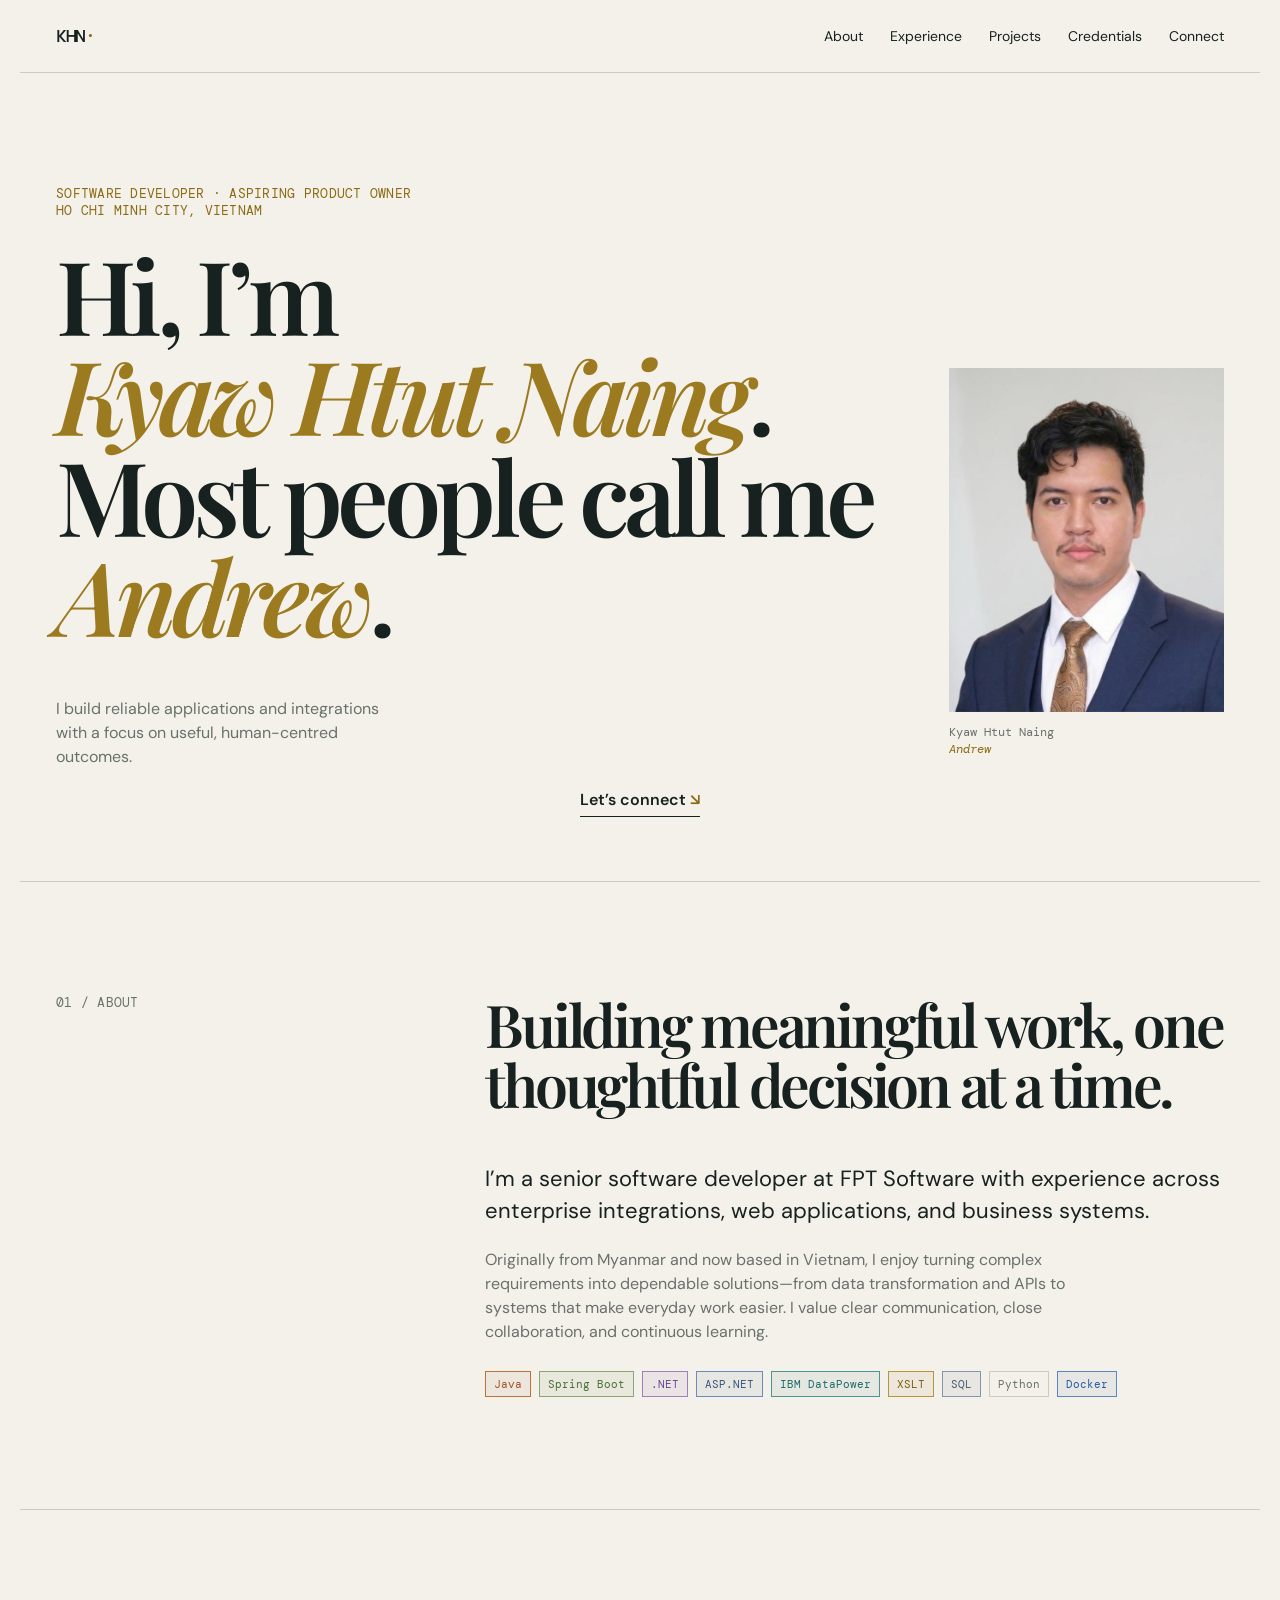
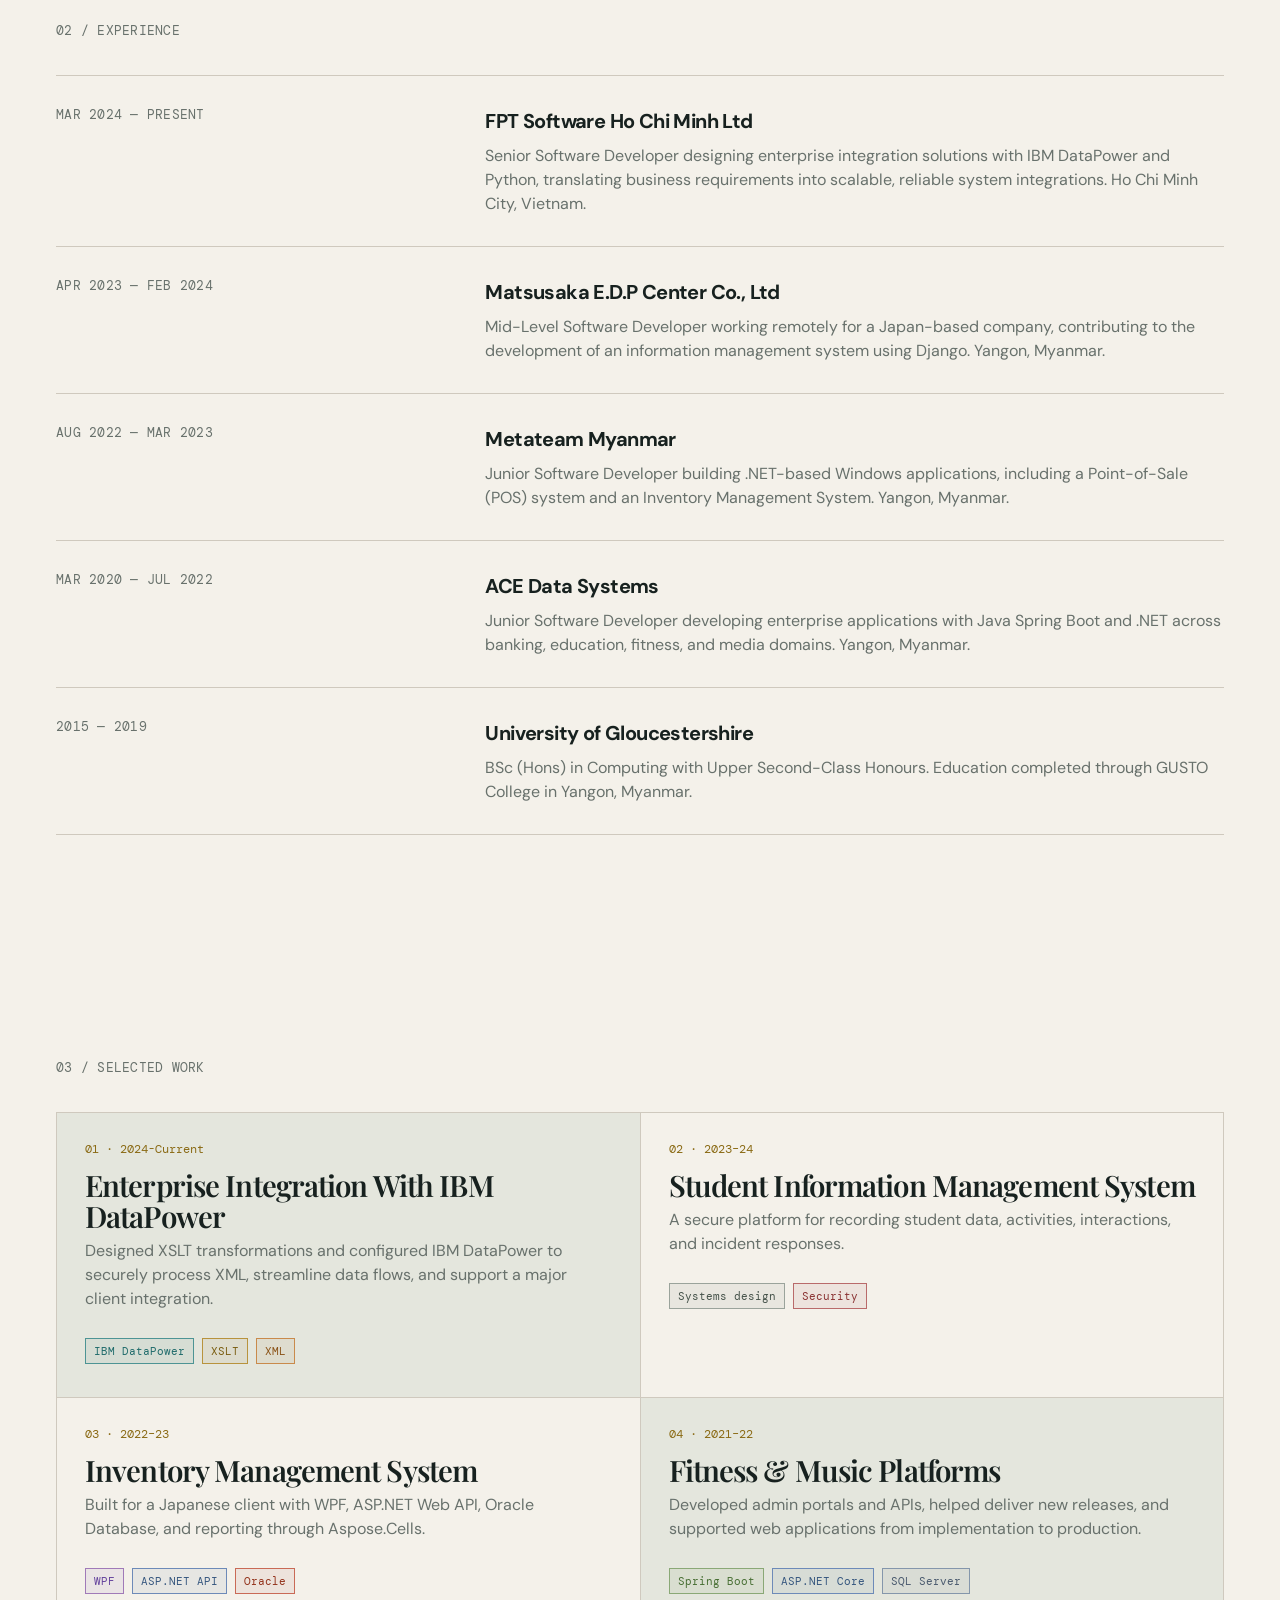
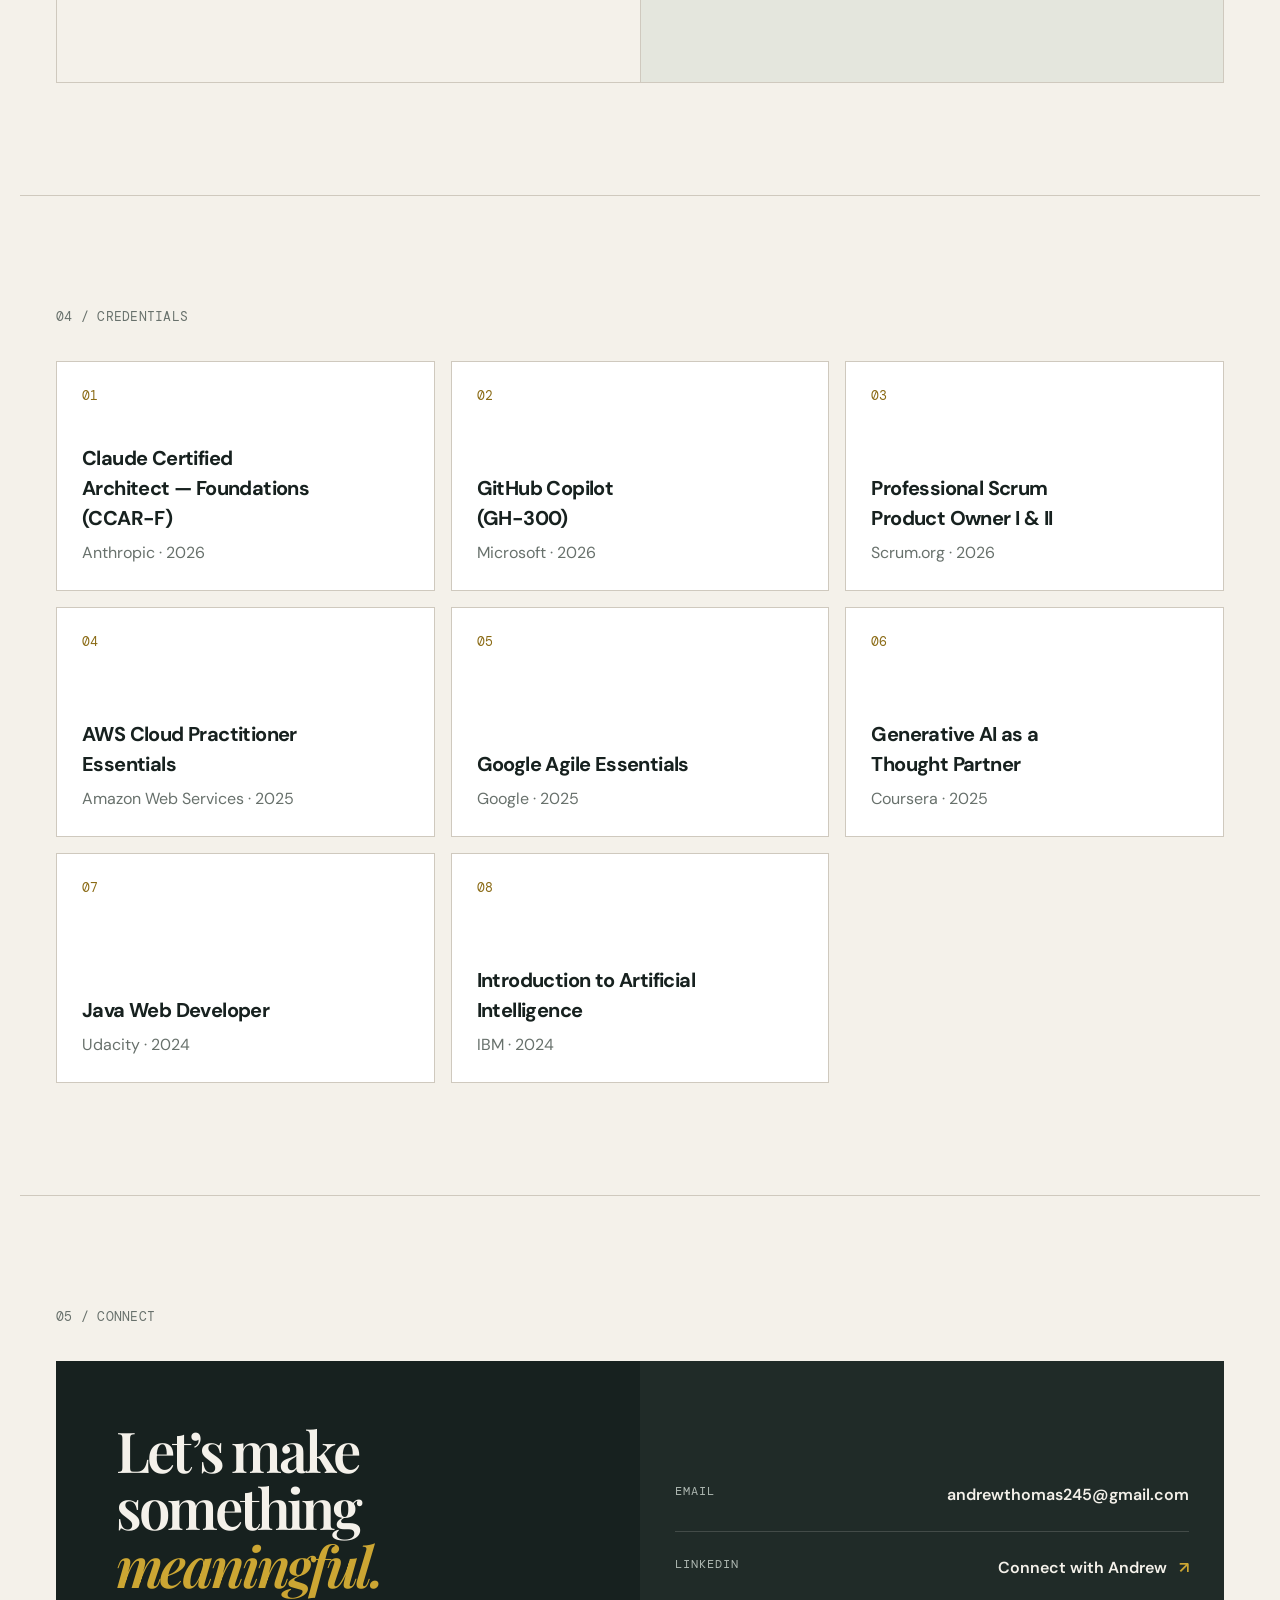
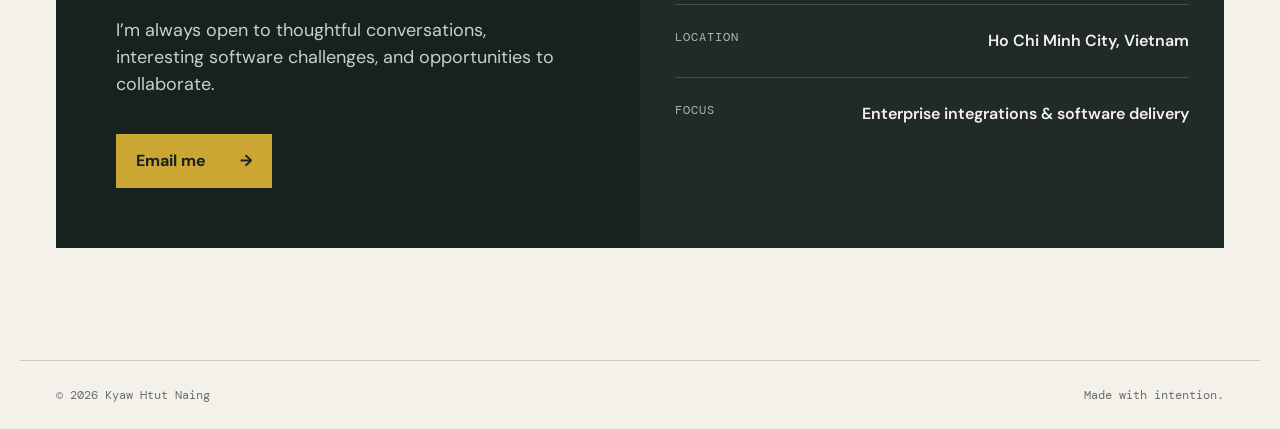
==== index.html @ e85124b6 "Initial commit" ====
<!doctype html>
<html lang="en">
  <head>
    <meta charset="UTF-8" />
    <meta name="viewport" content="width=device-width, initial-scale=1.0" />
    <meta name="description" content="Portfolio of Kyaw Htut Naing (Andrew), a software professional based in Ho Chi Minh City." />
    <title>Kyaw Htut Naing — Portfolio</title>
    <link rel="preconnect" href="https://fonts.googleapis.com" />
    <link rel="preconnect" href="https://fonts.gstatic.com" crossorigin />
    <link href="https://fonts.googleapis.com/css2?family=DM+Mono:wght@400;500&family=DM+Sans:wght@400;500;600;700&family=Playfair+Display:ital,wght@0,600;0,700;1,600&display=swap" rel="stylesheet" />
    <link rel="stylesheet" href="styles.css" />
  </head>
  <body>
    <header class="site-header">
      <a class="wordmark" href="#top" aria-label="Home">KHN<span>·</span></a>
      <button class="menu-button" type="button" aria-expanded="false" aria-controls="site-nav">Menu</button>
      <nav id="site-nav" aria-label="Main navigation">
        <a href="#about">About</a>
        <a href="#experience">Experience</a>
        <a href="#projects">Projects</a>
        <a href="#credentials">Credentials</a>
        <a href="#connect">Connect</a>
      </nav>
    </header>

    <main id="top">
      <section class="hero section">
        <div class="hero-grid">
          <div>
            <p class="eyebrow">Software developer · Aspiring Product Owner <br />Ho Chi Minh City, Vietnam</p>
            <h1>Hi, I’m <br /><span class="name"><em>Kyaw Htut Naing</em>.</span><br />Most people call me <em>Andrew</em>.</h1>
            <div class="hero-foot">
              <p>I build reliable applications and integrations with a focus on useful, human-centred outcomes.</p>
              <a class="text-link" href="#connect">Let’s connect <span>↘</span></a>
            </div>
          </div>
          <figure class="portrait">
            <img src="profile.jpg" alt="Kyaw Htut Naing in a navy suit and tie" />
            <figcaption>Kyaw Htut Naing<br /><em>Andrew</em></figcaption>
          </figure>
        </div>
      </section>

      <section class="section split" id="about">
        <p class="section-label">01 / About</p>
        <div>
          <h2>Building meaningful work, one thoughtful decision at a time.</h2>
          <p class="lead">I’m a senior software developer at FPT Software with experience across enterprise integrations, web applications, and business systems.</p>
          <p>Originally from Myanmar and now based in Vietnam, I enjoy turning complex requirements into dependable solutions—from data transformation and APIs to systems that make everyday work easier. I value clear communication, close collaboration, and continuous learning.</p>
          <div class="tag-list" aria-label="Core skills"><span class="c-java">Java</span><span class="c-spring">Spring Boot</span><span class="c-net">.NET</span><span class="c-asp">ASP.NET</span><span class="c-datapower">IBM DataPower</span><span class="c-xslt">XSLT</span><span class="c-sql">SQL</span><span>Python</span><span class="c-docker">Docker</span></div>
        </div>
      </section>

      <section class="section" id="experience">
        <p class="section-label">02 / Experience</p>
        <div class="timeline">
          <article class="timeline-item">
            <p class="date">Mar 2024 — Present</p>
            <div><h3>FPT Software Ho Chi Minh Ltd</h3><p>Senior Software Developer designing enterprise integration solutions with IBM DataPower and Python, translating business requirements into scalable, reliable system integrations. Ho Chi Minh City, Vietnam.</p></div>
          </article>
          <article class="timeline-item">
            <p class="date">Apr 2023 — Feb 2024</p>
            <div><h3>Matsusaka E.D.P Center Co., Ltd</h3><p>Mid-Level Software Developer working remotely for a Japan-based company, contributing to the development of an information management system using Django. Yangon, Myanmar.</p></div>
          </article>
          <article class="timeline-item">
            <p class="date">Aug 2022 — Mar 2023</p>
            <div><h3>Metateam Myanmar</h3><p>Junior Software Developer building .NET-based Windows applications, including a Point-of-Sale (POS) system and an Inventory Management System. Yangon, Myanmar.</p></div>
          </article>
          <article class="timeline-item">
            <p class="date">Mar 2020 — Jul 2022</p>
            <div><h3>ACE Data Systems</h3><p>Junior Software Developer developing enterprise applications with Java Spring Boot and .NET across banking, education, fitness, and media domains. Yangon, Myanmar.</p></div>
          </article>
          <article class="timeline-item">
            <p class="date">2015 — 2019</p>
            <div><h3>University of Gloucestershire</h3><p>BSc (Hons) in Computing with Upper Second-Class Honours. Education completed through GUSTO College in Yangon, Myanmar.</p></div>
          </article>
        </div>
      </section>

      <section class="section" id="projects">
        <p class="section-label">03 / Selected work</p>
        <div class="projects-grid">
          <article class="project featured"><p class="project-number">01 · 2024-Current</p><h3>Enterprise Integration With IBM DataPower</h3><p>Designed XSLT transformations and configured IBM DataPower to securely process XML, streamline data flows, and support a major client integration.</p><div class="project-tags"><span class="c-datapower">IBM DataPower</span><span class="c-xslt">XSLT</span><span class="c-xml">XML</span></div></article>
          <article class="project"><p class="project-number">02 · 2023–24</p><h3>Student Information Management System</h3><p>A secure platform for recording student data, activities, interactions, and incident responses.</p><div class="project-tags"><span class="c-systems">Systems design</span><span class="c-security">Security</span></div></article>
          <article class="project"><p class="project-number">03 · 2022–23</p><h3>Inventory Management System</h3><p>Built for a Japanese client with WPF, ASP.NET Web API, Oracle Database, and reporting through Aspose.Cells.</p><div class="project-tags"><span class="c-wpf">WPF</span><span class="c-asp">ASP.NET API</span><span class="c-oracle">Oracle</span></div></article>
          <article class="project"><p class="project-number">04 · 2021–22</p><h3>Fitness &amp; Music Platforms</h3><p>Developed admin portals and APIs, helped deliver new releases, and supported web applications from implementation to production.</p><div class="project-tags"><span class="c-spring">Spring Boot</span><span class="c-asp">ASP.NET Core</span><span class="c-sql">SQL Server</span></div></article>
        </div>
      </section>

      <section class="section" id="credentials">
        <p class="section-label">04 / Credentials</p>
        <div class="credentials-grid">
          <article><span>01</span><h3>Claude Certified Architect — Foundations (CCAR-F)</h3><p>Anthropic · 2026</p></article>
          <article><span>02</span><h3>GitHub Copilot <br />(GH-300)</h3><p>Microsoft · 2026</p></article>
          <article><span>03</span><h3>Professional Scrum Product Owner I &amp; II</h3><p>Scrum.org · 2026</p></article>
          <article><span>04</span><h3>AWS Cloud Practitioner Essentials</h3><p>Amazon Web Services · 2025</p></article>
          <article><span>05</span><h3>Google Agile Essentials</h3><p>Google · 2025</p></article>
          <article><span>06</span><h3>Generative AI as a Thought Partner</h3><p>Coursera · 2025</p></article>
          <article><span>07</span><h3>Java Web Developer</h3><p>Udacity · 2024</p></article>
          <article><span>08</span><h3>Introduction to Artificial Intelligence</h3><p>IBM · 2024</p></article>
        </div>
      </section>

      <section class="section connect" id="connect">
        <p class="section-label">05 / Connect</p>
        <div class="contact-card">
          <div class="contact-intro">
            <h2>Let’s make something <em>meaningful.</em></h2>
            <p>I’m always open to thoughtful conversations, interesting software challenges, and opportunities to collaborate.</p>
            <a class="contact-cta" href="mailto:andrewthomas245@gmail.com?subject=Hello%20Andrew">Email me <span>→</span></a>
          </div>
          <dl class="contact-details">
            <div><dt>Email</dt><dd><a href="mailto:andrewthomas245@gmail.com?subject=Hello%20Andrew">andrewthomas245@gmail.com</a></dd></div>
            <div><dt>LinkedIn</dt><dd><a href="https://www.linkedin.com/in/kyaw-htut-naing-6783b8115/" target="_blank" rel="noreferrer">Connect with Andrew <span>↗</span></a></dd></div>
            <div><dt>Location</dt><dd>Ho Chi Minh City, Vietnam</dd></div>
            <div><dt>Focus</dt><dd>Enterprise integrations &amp; software delivery</dd></div>
          </dl>
        </div>
      </section>
    </main>

    <footer><span>© <span id="year"></span> Kyaw Htut Naing</span><span>Made with intention.</span></footer>
    <script src="script.js"></script>
  </body>
</html>
---- styles.css ----
:root { --ink:#17211f; --paper:#f4f1ea; --accent:#9c7a1f; --line:#cfc9be; --muted:#68716c; }
* { box-sizing:border-box; }
html { scroll-behavior:smooth; }
body { margin:0; color:var(--ink); background:var(--paper); font-family:"DM Sans",sans-serif; font-size:16px; line-height:1.5; }
.site-header { max-width:1240px; margin:auto; padding:24px 36px; display:flex; justify-content:space-between; align-items:center; border-bottom:1px solid var(--line); }
.wordmark { color:var(--ink); font:500 18px "DM Mono",monospace; letter-spacing:-.08em; text-decoration:none; }.wordmark span { color:#8a6a14; }
nav { display:flex; gap:27px; } nav a { color:var(--ink); text-decoration:none; font-size:14px; } nav a:hover,.text-link:hover { color:var(--accent); }
.menu-button { display:none; border:0; background:transparent; font:500 14px "DM Mono",monospace; color:var(--ink); }
.section { max-width:1240px; margin:auto; padding:112px 36px; }.hero { position:relative; min-height:660px; display:flex; flex-direction:column; justify-content:center; }.hero-grid { display:grid; grid-template-columns:minmax(0,3fr) minmax(230px,1fr); gap:68px; align-items:end; }
.eyebrow,.section-label,.date { margin:0; color:var(--muted); font:13px "DM Mono",monospace; text-transform:uppercase; letter-spacing:.02em; }.eyebrow { color:#8a6a14; }
h1,h2,h3,p { margin-top:0; } h1,h2 { letter-spacing:-.055em; }h1 { max-width:980px; margin:25px 0 52px; font:600 clamp(3.4rem,8vw,7.2rem)/.98 "Playfair Display",serif; } h1 em { color:var(--accent); font-weight:600; }h1 .name { white-space:nowrap; }h2 { max-width:765px; font:600 clamp(2.2rem,4.6vw,4.5rem)/1.02 "Playfair Display",serif; }h3 { font-size:20px; letter-spacing:-.03em; margin-bottom:8px; }
.portrait { margin:0 0 11px; }.portrait img { display:block; width:100%; aspect-ratio:4/5; object-fit:cover; object-position:center top; }.portrait figcaption { margin-top:12px; color:var(--muted); font:12px/1.45 "DM Mono",monospace; }.portrait figcaption em { color:#8a6a14; }
.hero-foot { width:min(100%,690px); display:flex; align-items:end; justify-content:space-between; gap:30px; }.hero-foot p { max-width:350px; color:var(--muted); margin:0; }.text-link { white-space:nowrap; color:var(--ink); font-weight:600; text-decoration:none; border-bottom:1px solid currentColor; padding-bottom:4px; }.hero-foot .text-link { position:absolute; left:50%; bottom:64px; transform:translateX(-50%); }.text-link span { color:#8a6a14; }
.split { display:grid; grid-template-columns:1fr 2fr; gap:60px; border-top:1px solid var(--line); }.split .lead,.connect .lead { font-size:22px; line-height:1.42; }.split div > p:not(.lead) { max-width:620px; color:var(--muted); }.tag-list,.project-tags { display:flex; flex-wrap:wrap; gap:8px; margin-top:27px; }.tag-list span,.project-tags span { padding:5px 8px; border:1px solid var(--line); color:var(--muted); font:11px "DM Mono",monospace; }.tag-list .c-java,.project-tags .c-java { border-color:#c0723d; color:#9c5320; background:rgba(156,83,32,.07); }.tag-list .c-spring,.project-tags .c-spring { border-color:#8aa876; color:#486f34; background:rgba(72,111,52,.07); }.tag-list .c-net,.project-tags .c-net { border-color:#a47cc0; color:#6d4391; background:rgba(109,67,145,.07); }.tag-list .c-asp,.project-tags .c-asp { border-color:#6d8ab8; color:#35567e; background:rgba(53,86,126,.07); }.tag-list .c-datapower,.project-tags .c-datapower { border-color:#4d9494; color:#1f6b6b; background:rgba(31,107,107,.07); }.tag-list .c-xslt,.project-tags .c-xslt { border-color:#b8933d; color:#7a5d10; background:rgba(122,93,16,.07); }.tag-list .c-sql,.project-tags .c-sql { border-color:#8496ab; color:#4a5a6e; background:rgba(74,90,110,.07); }.tag-list .c-docker,.project-tags .c-docker { border-color:#5b86c4; color:#2a5a9e; background:rgba(42,90,158,.07); }.tag-list .c-xml,.project-tags .c-xml { border-color:#c98a4b; color:#8a5216; background:rgba(138,82,22,.07); }.tag-list .c-systems,.project-tags .c-systems { border-color:#9aa39b; color:#45524a; background:rgba(69,82,74,.07); }.tag-list .c-security,.project-tags .c-security { border-color:#b96a6a; color:#8a3232; background:rgba(138,50,50,.07); }.tag-list .c-wpf,.project-tags .c-wpf { border-color:#a07ab8; color:#63419c; background:rgba(99,65,156,.07); }.tag-list .c-oracle,.project-tags .c-oracle { border-color:#c96a56; color:#93321b; background:rgba(147,50,27,.07); }
#experience,#credentials { border-top:1px solid var(--line); }.timeline { margin-top:36px; }.timeline-item { display:grid; grid-template-columns:1fr 2fr; gap:60px; padding:30px 0; border-top:1px solid var(--line); }.timeline-item:last-child { border-bottom:1px solid var(--line); }.timeline-item div p,.credentials-grid p { color:var(--muted); margin-bottom:0; }
.credentials-grid { display:grid; grid-template-columns:repeat(3,1fr); gap:16px; margin-top:36px; }.credentials-grid article { min-height:230px; padding:25px; border:1px solid var(--line); background:#fff; display:flex; flex-direction:column; justify-content:flex-end; transition:transform .2s ease,background .2s ease,color .2s ease; }.credentials-grid span { align-self:start; margin-bottom:auto; color:#8a6a14; font:13px "DM Mono",monospace; }.credentials-grid h3 { max-width:230px; }
.projects-grid { display:grid; grid-template-columns:repeat(2,1fr); margin-top:36px; border-top:1px solid var(--line); border-left:1px solid var(--line); }.project { min-height:285px; padding:28px; border-right:1px solid var(--line); border-bottom:1px solid var(--line); transition:transform .2s ease; }.project:nth-child(4n + 1),.project:nth-child(4n) { background:#e4e6dd; }.project h3 { font:600 clamp(1.5rem,2.3vw,2rem)/1.06 "Playfair Display",serif; }.project > p:not(.project-number) { color:var(--muted); max-width:510px; }.project-number { color:#8a6a14; font:12px "DM Mono",monospace; }
.credentials-grid article:hover { transform:scale(1.025); background:var(--ink); border-color:var(--accent); color:var(--paper); box-shadow:0 0 0 2px rgba(204,166,51,.45),0 0 20px rgba(204,166,51,.24); z-index:1; }.credentials-grid article:hover span { color:#cca633; }.credentials-grid article:hover p { color:#c8d0ca; }
@media (prefers-reduced-motion:reduce) { .credentials-grid article { transition:none; }.credentials-grid article:hover { transform:none; }.reveal { opacity:1; transform:none; transition:none; }.hero { animation:none; } }
.connect { border-top:1px solid var(--line); }.contact-card { display:grid; grid-template-columns:minmax(0,1fr) minmax(0,1fr); margin-top:36px; background:var(--ink); color:var(--paper); }.contact-intro { min-height:480px; padding:60px; display:flex; flex-direction:column; align-items:flex-start; justify-content:center; }.contact-intro h2 { max-width:560px; margin-bottom:24px; color:var(--paper); font:600 clamp(2.6rem,4.4vw,4.4rem)/1.02 "Playfair Display",serif; }.contact-intro h2 em { color:#cca633; }.contact-intro > p { max-width:455px; margin-bottom:36px; color:#c8d0ca; font-size:18px; line-height:1.5; }.contact-cta { display:inline-flex; align-items:center; gap:34px; padding:15px 20px; color:var(--ink); background:#cca633; font-weight:700; text-decoration:none; transition:transform .2s ease,background .2s ease,color .2s ease; }.contact-cta:hover { background:#9c7a1f; color:#fff; transform:translateX(5px); }.contact-details { margin:0; padding:42px clamp(28px,6%,50px); background:#202b28; display:flex; flex-direction:column; justify-content:center; min-width:0; }.contact-details div { display:grid; grid-template-columns:120px minmax(0,1fr); gap:24px; padding:24px 0; border-bottom:1px solid rgba(244,241,234,.16); }.contact-details div:last-child { border-bottom:0; }.contact-details dt { color:#aeb8b2; font:12px "DM Mono",monospace; letter-spacing:.08em; text-transform:uppercase; }.contact-details dd { margin:0; color:var(--paper); font-weight:600; text-align:right; min-width:0; overflow-wrap:break-word; }.contact-details a { color:inherit; text-decoration:none; }.contact-details a:hover { color:#cca633; }.contact-details dd span { margin-left:8px; color:#cca633; }.contact-note { margin:18px 0 0; color:var(--muted); font-size:13px; }code { background:#e7e2d8; padding:2px 4px; }
.reveal { opacity:0; transform:translateY(28px); transition:opacity .65s ease,transform .65s ease; }.reveal.is-visible { opacity:1; transform:none; }@keyframes fadeUp { from { opacity:0; transform:translateY(28px); } to { opacity:1; transform:none; } }.hero { animation:fadeUp .65s ease .12s both; }
footer { max-width:1240px; margin:auto; padding:26px 36px; display:flex; justify-content:space-between; border-top:1px solid var(--line); color:var(--muted); font:12px "DM Mono",monospace; }
@media (max-width:700px) { .site-header,.section,footer { padding-left:20px; padding-right:20px; }.site-header { position:relative; }.menu-button { display:block; }nav { display:none; position:absolute; top:69px; left:0; right:0; z-index:1; padding:20px; background:var(--paper); border-bottom:1px solid var(--line); flex-direction:column; gap:16px; }nav.open { display:flex; }.hero { min-height:590px; }.hero-grid,.hero-foot,.split,.timeline-item,.contact-card { grid-template-columns:1fr; display:grid; gap:24px; }.hero-foot { align-items:start; }.portrait { width:min(285px,72vw); }.split { gap:36px; }.credentials-grid,.projects-grid { grid-template-columns:1fr; }.credentials-grid article { min-height:180px; }.contact-card { gap:0; }.contact-intro { min-height:auto; padding:42px 28px; }.contact-details { padding:20px 28px; }.contact-details div { grid-template-columns:1fr; gap:9px; }.contact-details dd { text-align:left; }.section { padding-top:76px; padding-bottom:76px; }footer { gap:10px; flex-direction:column; } }
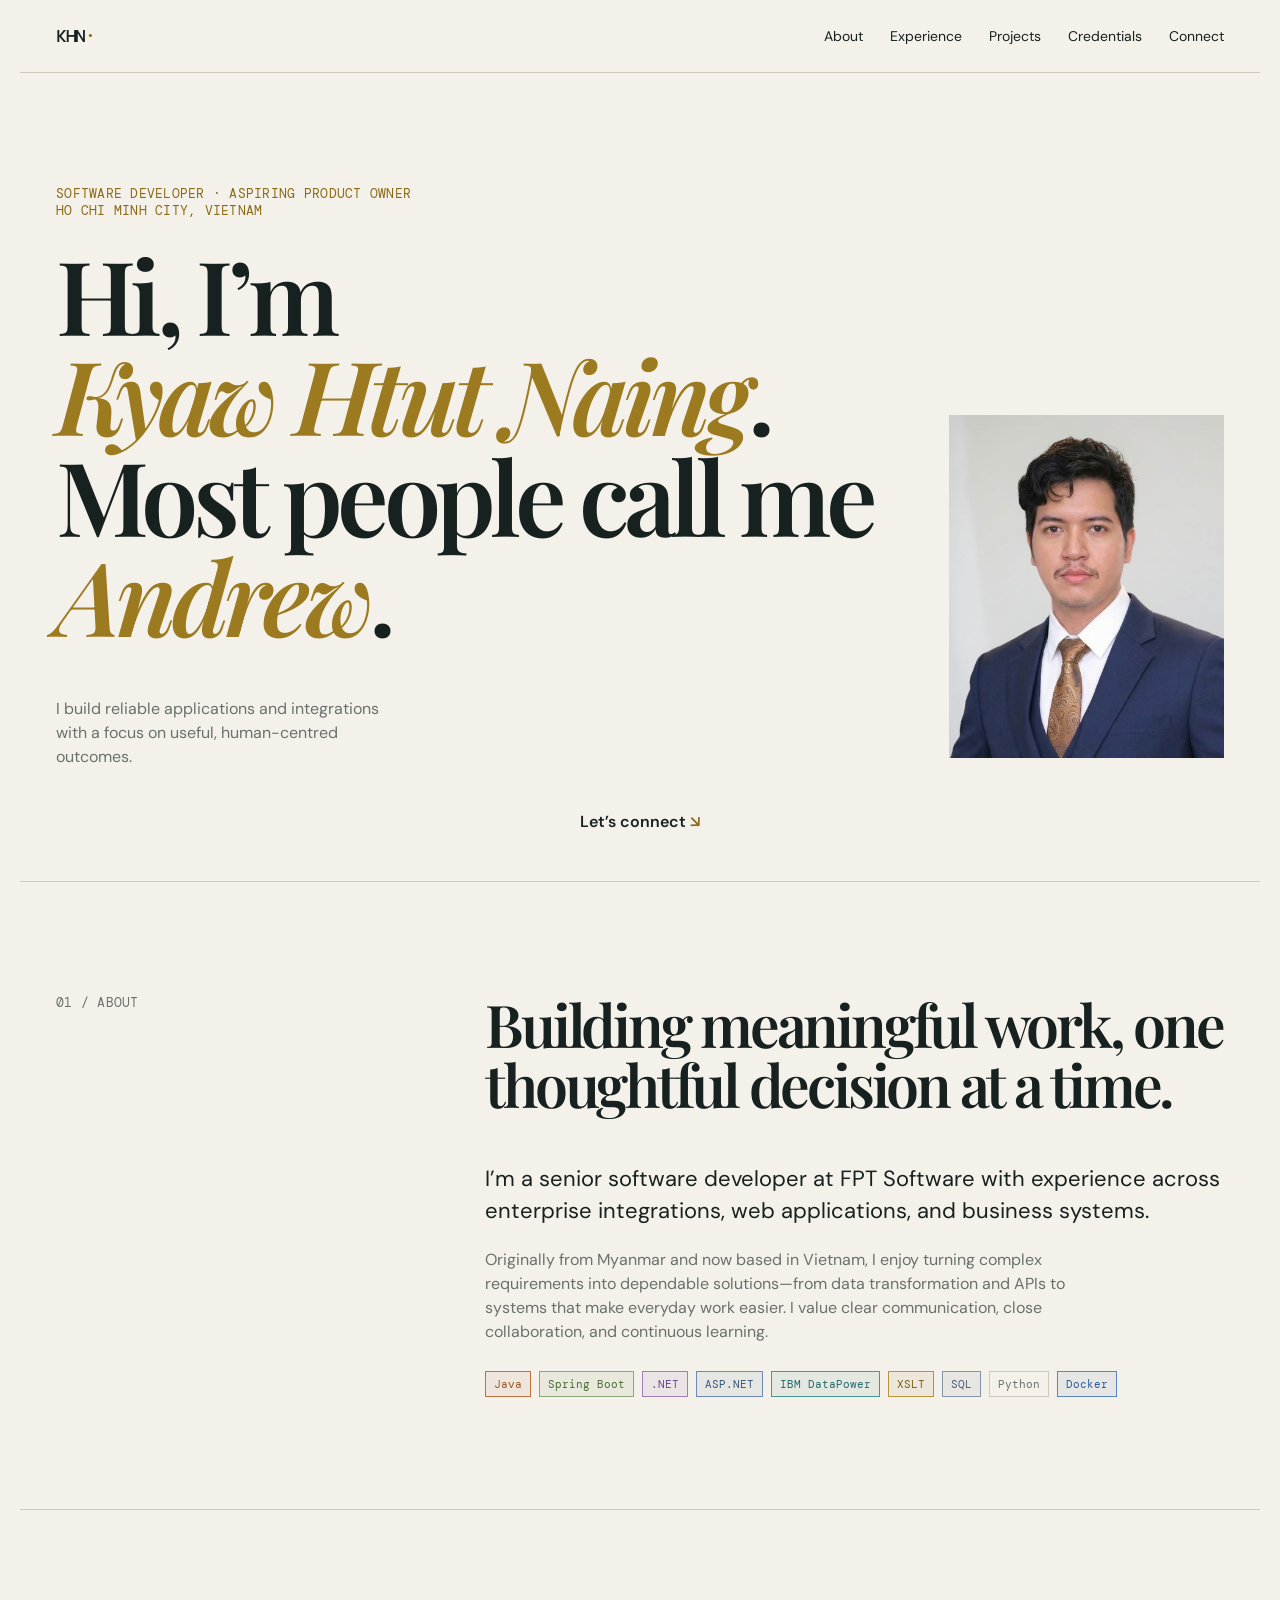
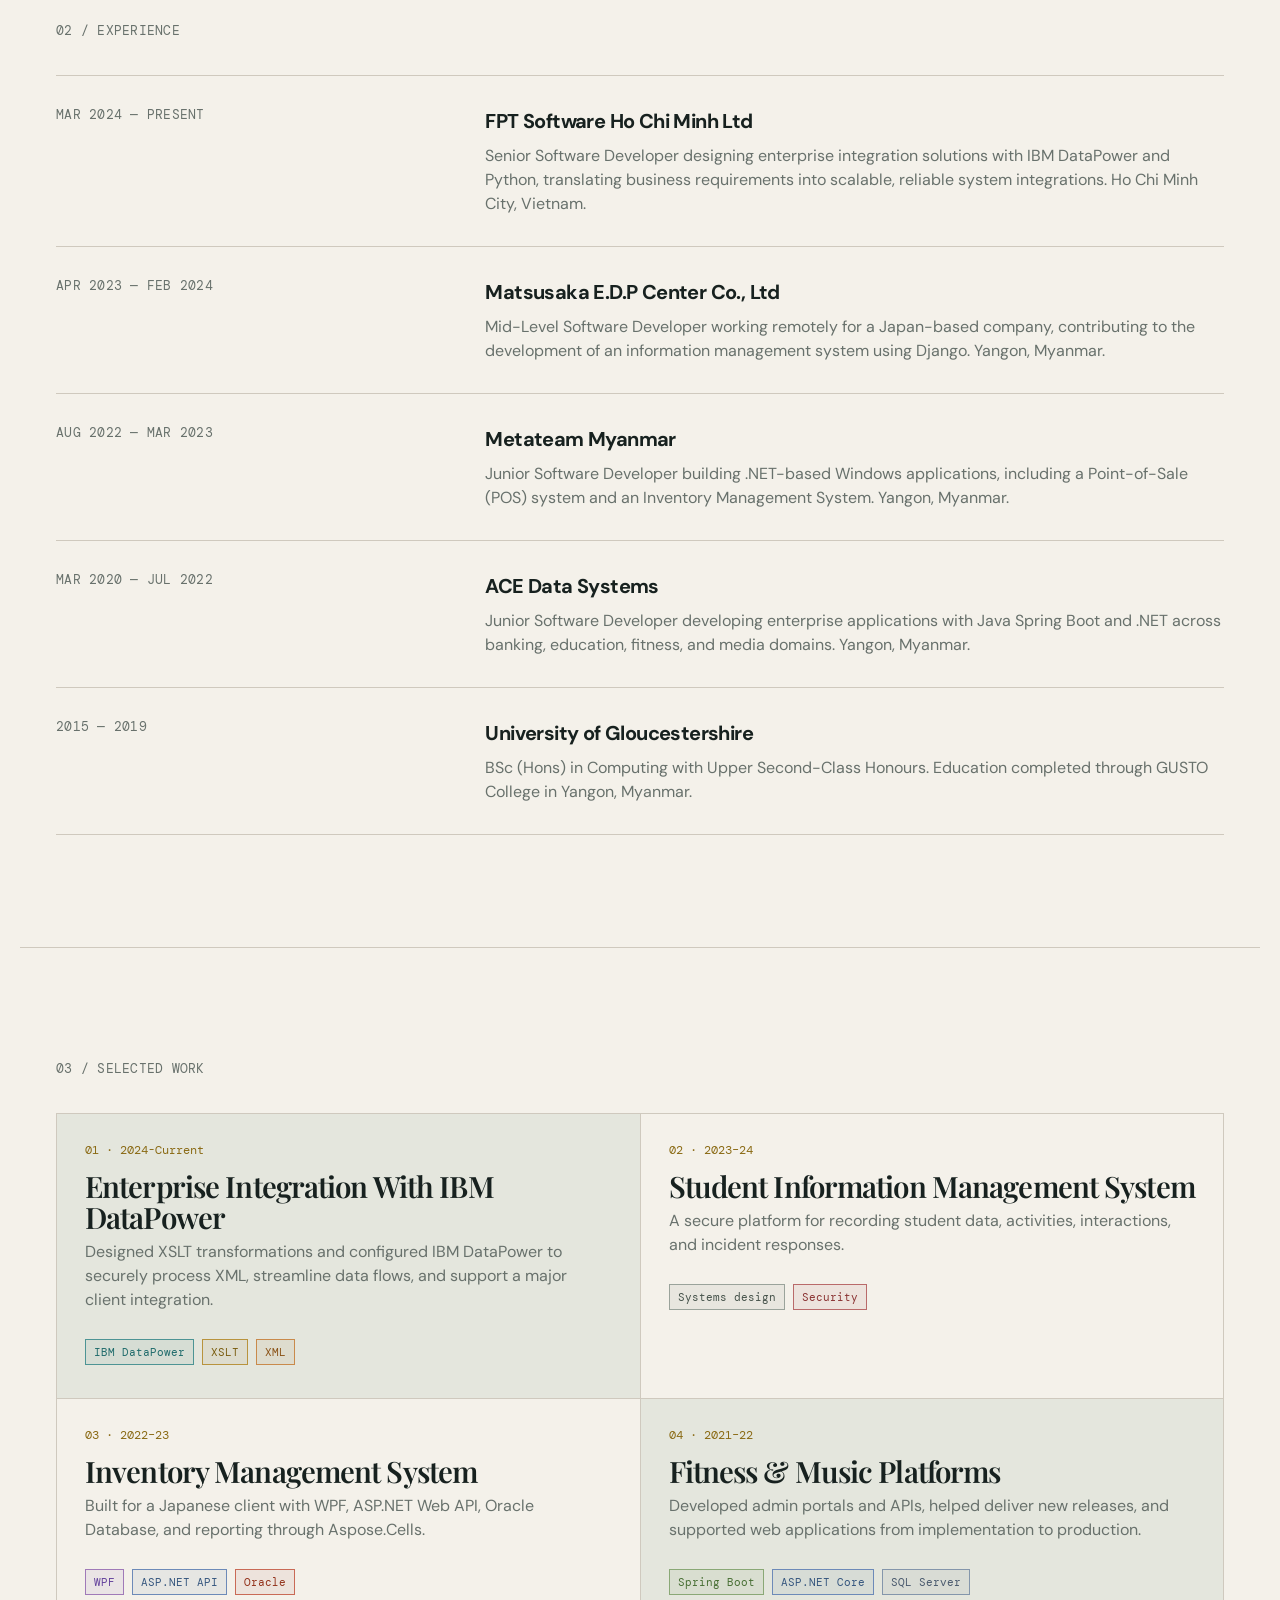
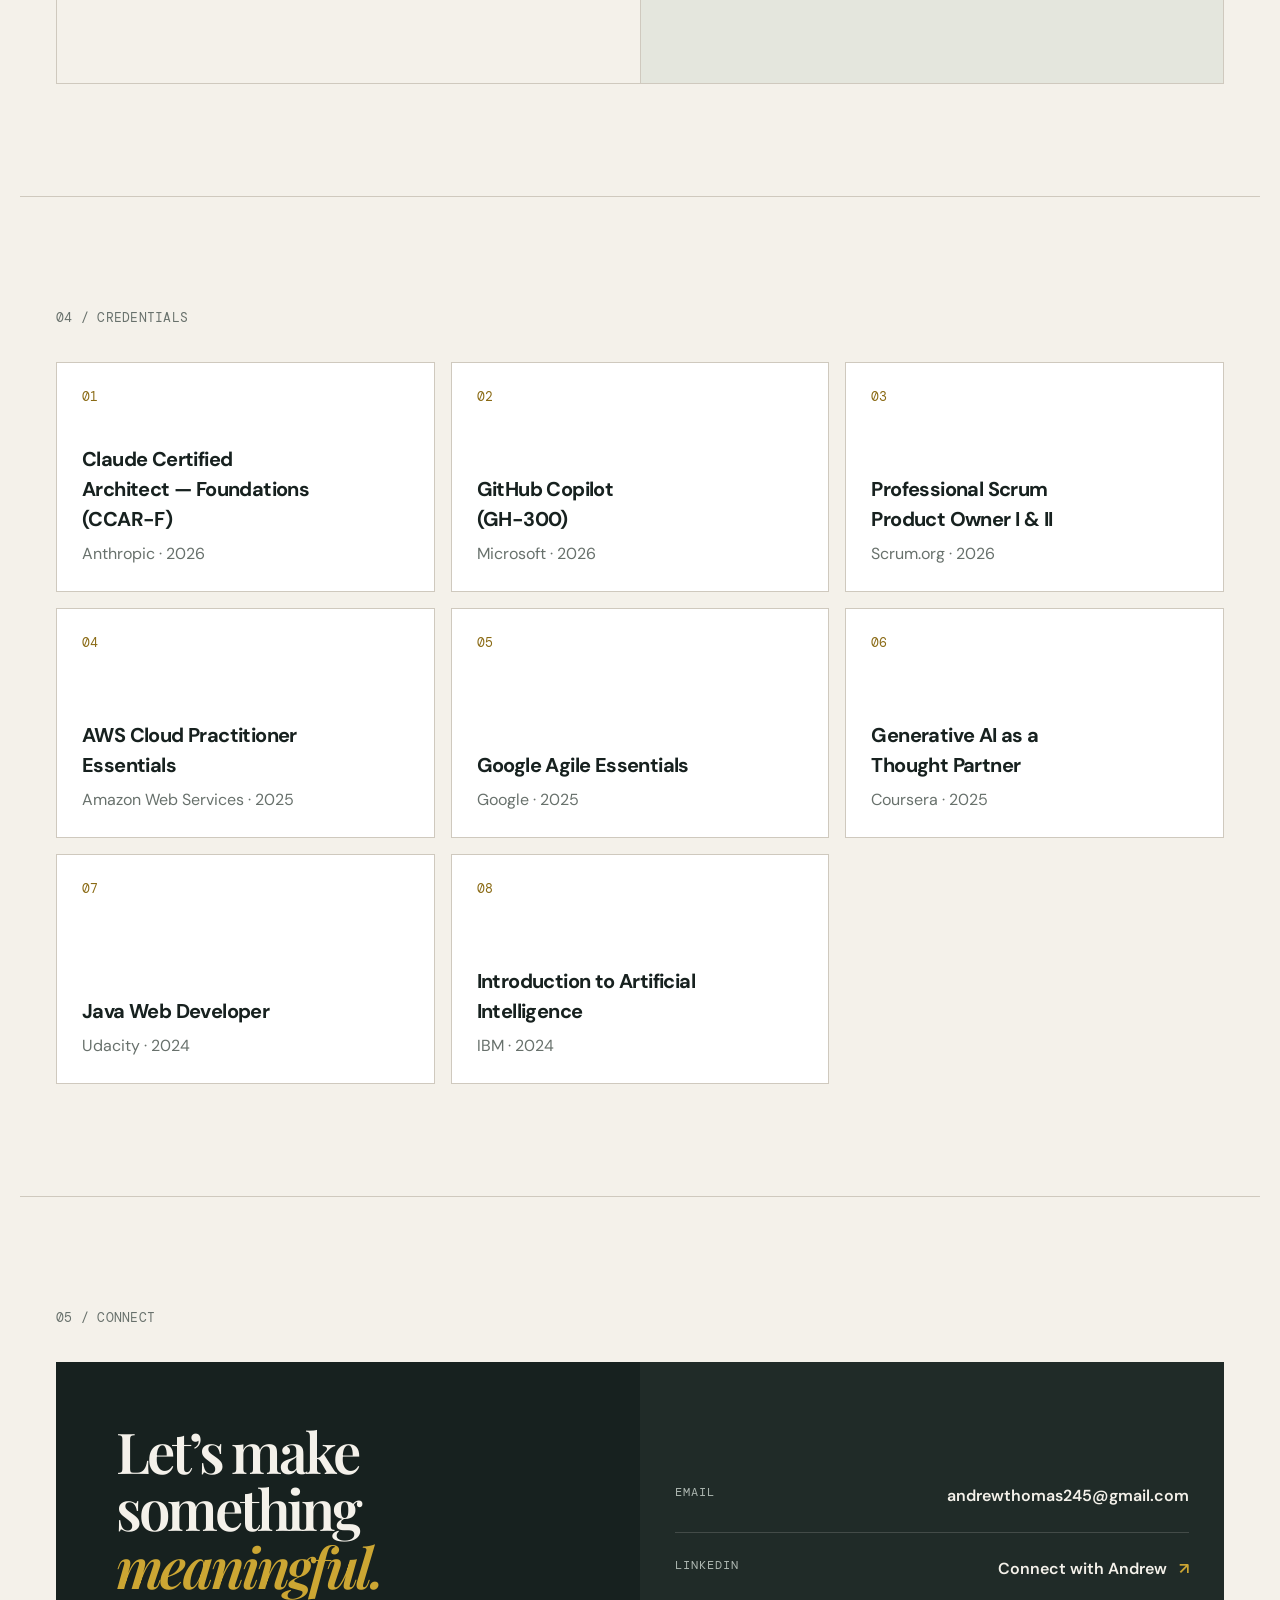
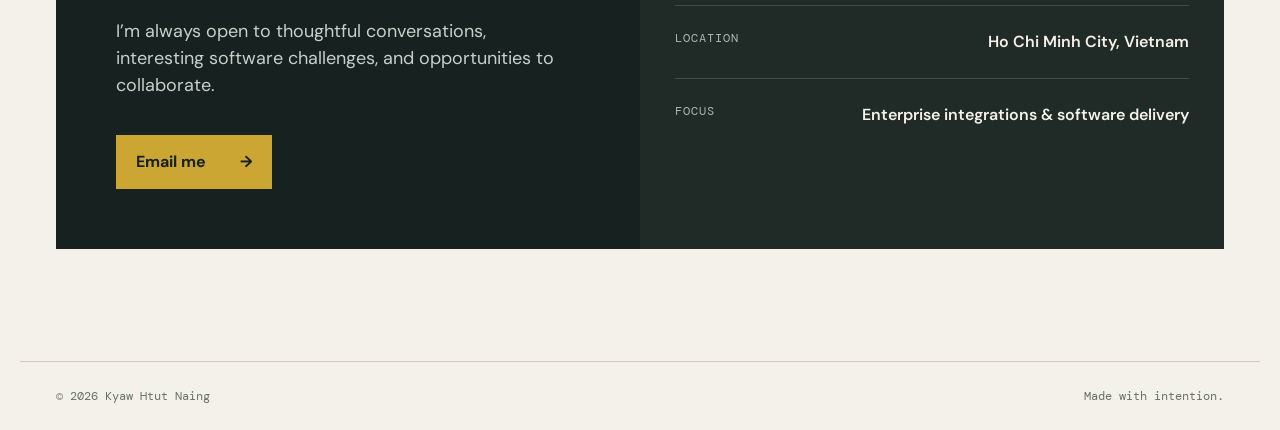
==== commit 1439f17e: "Modify layout" ====
--- a/index.html
+++ b/index.html
@@ -36,7 +36,6 @@
           </div>
           <figure class="portrait">
             <img src="profile.jpg" alt="Kyaw Htut Naing in a navy suit and tie" />
-            <figcaption>Kyaw Htut Naing<br /><em>Andrew</em></figcaption>
           </figure>
         </div>
       </section>
--- a/styles.css
+++ b/styles.css
@@ -10,9 +10,9 @@
 .eyebrow,.section-label,.date { margin:0; color:var(--muted); font:13px "DM Mono",monospace; text-transform:uppercase; letter-spacing:.02em; }.eyebrow { color:#8a6a14; }
 h1,h2,h3,p { margin-top:0; } h1,h2 { letter-spacing:-.055em; }h1 { max-width:980px; margin:25px 0 52px; font:600 clamp(3.4rem,8vw,7.2rem)/.98 "Playfair Display",serif; } h1 em { color:var(--accent); font-weight:600; }h1 .name { white-space:nowrap; }h2 { max-width:765px; font:600 clamp(2.2rem,4.6vw,4.5rem)/1.02 "Playfair Display",serif; }h3 { font-size:20px; letter-spacing:-.03em; margin-bottom:8px; }
 .portrait { margin:0 0 11px; }.portrait img { display:block; width:100%; aspect-ratio:4/5; object-fit:cover; object-position:center top; }.portrait figcaption { margin-top:12px; color:var(--muted); font:12px/1.45 "DM Mono",monospace; }.portrait figcaption em { color:#8a6a14; }
-.hero-foot { width:min(100%,690px); display:flex; align-items:end; justify-content:space-between; gap:30px; }.hero-foot p { max-width:350px; color:var(--muted); margin:0; }.text-link { white-space:nowrap; color:var(--ink); font-weight:600; text-decoration:none; border-bottom:1px solid currentColor; padding-bottom:4px; }.hero-foot .text-link { position:absolute; left:50%; bottom:64px; transform:translateX(-50%); }.text-link span { color:#8a6a14; }
+.hero-foot { width:min(100%,690px); display:flex; align-items:end; justify-content:space-between; gap:30px; }.hero-foot p { max-width:350px; color:var(--muted); margin:0; }.text-link { white-space:nowrap; color:var(--ink); font-weight:600; text-decoration:none; border-bottom:1px solid currentColor; padding-bottom:4px; }.hero-foot .text-link { position:absolute; left:50%; bottom:43px; transform:translateX(-50%); border-bottom:none; }.text-link span { color:#8a6a14; }
 .split { display:grid; grid-template-columns:1fr 2fr; gap:60px; border-top:1px solid var(--line); }.split .lead,.connect .lead { font-size:22px; line-height:1.42; }.split div > p:not(.lead) { max-width:620px; color:var(--muted); }.tag-list,.project-tags { display:flex; flex-wrap:wrap; gap:8px; margin-top:27px; }.tag-list span,.project-tags span { padding:5px 8px; border:1px solid var(--line); color:var(--muted); font:11px "DM Mono",monospace; }.tag-list .c-java,.project-tags .c-java { border-color:#c0723d; color:#9c5320; background:rgba(156,83,32,.07); }.tag-list .c-spring,.project-tags .c-spring { border-color:#8aa876; color:#486f34; background:rgba(72,111,52,.07); }.tag-list .c-net,.project-tags .c-net { border-color:#a47cc0; color:#6d4391; background:rgba(109,67,145,.07); }.tag-list .c-asp,.project-tags .c-asp { border-color:#6d8ab8; color:#35567e; background:rgba(53,86,126,.07); }.tag-list .c-datapower,.project-tags .c-datapower { border-color:#4d9494; color:#1f6b6b; background:rgba(31,107,107,.07); }.tag-list .c-xslt,.project-tags .c-xslt { border-color:#b8933d; color:#7a5d10; background:rgba(122,93,16,.07); }.tag-list .c-sql,.project-tags .c-sql { border-color:#8496ab; color:#4a5a6e; background:rgba(74,90,110,.07); }.tag-list .c-docker,.project-tags .c-docker { border-color:#5b86c4; color:#2a5a9e; background:rgba(42,90,158,.07); }.tag-list .c-xml,.project-tags .c-xml { border-color:#c98a4b; color:#8a5216; background:rgba(138,82,22,.07); }.tag-list .c-systems,.project-tags .c-systems { border-color:#9aa39b; color:#45524a; background:rgba(69,82,74,.07); }.tag-list .c-security,.project-tags .c-security { border-color:#b96a6a; color:#8a3232; background:rgba(138,50,50,.07); }.tag-list .c-wpf,.project-tags .c-wpf { border-color:#a07ab8; color:#63419c; background:rgba(99,65,156,.07); }.tag-list .c-oracle,.project-tags .c-oracle { border-color:#c96a56; color:#93321b; background:rgba(147,50,27,.07); }
-#experience,#credentials { border-top:1px solid var(--line); }.timeline { margin-top:36px; }.timeline-item { display:grid; grid-template-columns:1fr 2fr; gap:60px; padding:30px 0; border-top:1px solid var(--line); }.timeline-item:last-child { border-bottom:1px solid var(--line); }.timeline-item div p,.credentials-grid p { color:var(--muted); margin-bottom:0; }
+#experience,#projects,#credentials { border-top:1px solid var(--line); }.timeline { margin-top:36px; }.timeline-item { display:grid; grid-template-columns:1fr 2fr; gap:60px; padding:30px 0; border-top:1px solid var(--line); }.timeline-item:last-child { border-bottom:1px solid var(--line); }.timeline-item div p,.credentials-grid p { color:var(--muted); margin-bottom:0; }
 .credentials-grid { display:grid; grid-template-columns:repeat(3,1fr); gap:16px; margin-top:36px; }.credentials-grid article { min-height:230px; padding:25px; border:1px solid var(--line); background:#fff; display:flex; flex-direction:column; justify-content:flex-end; transition:transform .2s ease,background .2s ease,color .2s ease; }.credentials-grid span { align-self:start; margin-bottom:auto; color:#8a6a14; font:13px "DM Mono",monospace; }.credentials-grid h3 { max-width:230px; }
 .projects-grid { display:grid; grid-template-columns:repeat(2,1fr); margin-top:36px; border-top:1px solid var(--line); border-left:1px solid var(--line); }.project { min-height:285px; padding:28px; border-right:1px solid var(--line); border-bottom:1px solid var(--line); transition:transform .2s ease; }.project:nth-child(4n + 1),.project:nth-child(4n) { background:#e4e6dd; }.project h3 { font:600 clamp(1.5rem,2.3vw,2rem)/1.06 "Playfair Display",serif; }.project > p:not(.project-number) { color:var(--muted); max-width:510px; }.project-number { color:#8a6a14; font:12px "DM Mono",monospace; }
 .credentials-grid article:hover { transform:scale(1.025); background:var(--ink); border-color:var(--accent); color:var(--paper); box-shadow:0 0 0 2px rgba(204,166,51,.45),0 0 20px rgba(204,166,51,.24); z-index:1; }.credentials-grid article:hover span { color:#cca633; }.credentials-grid article:hover p { color:#c8d0ca; }
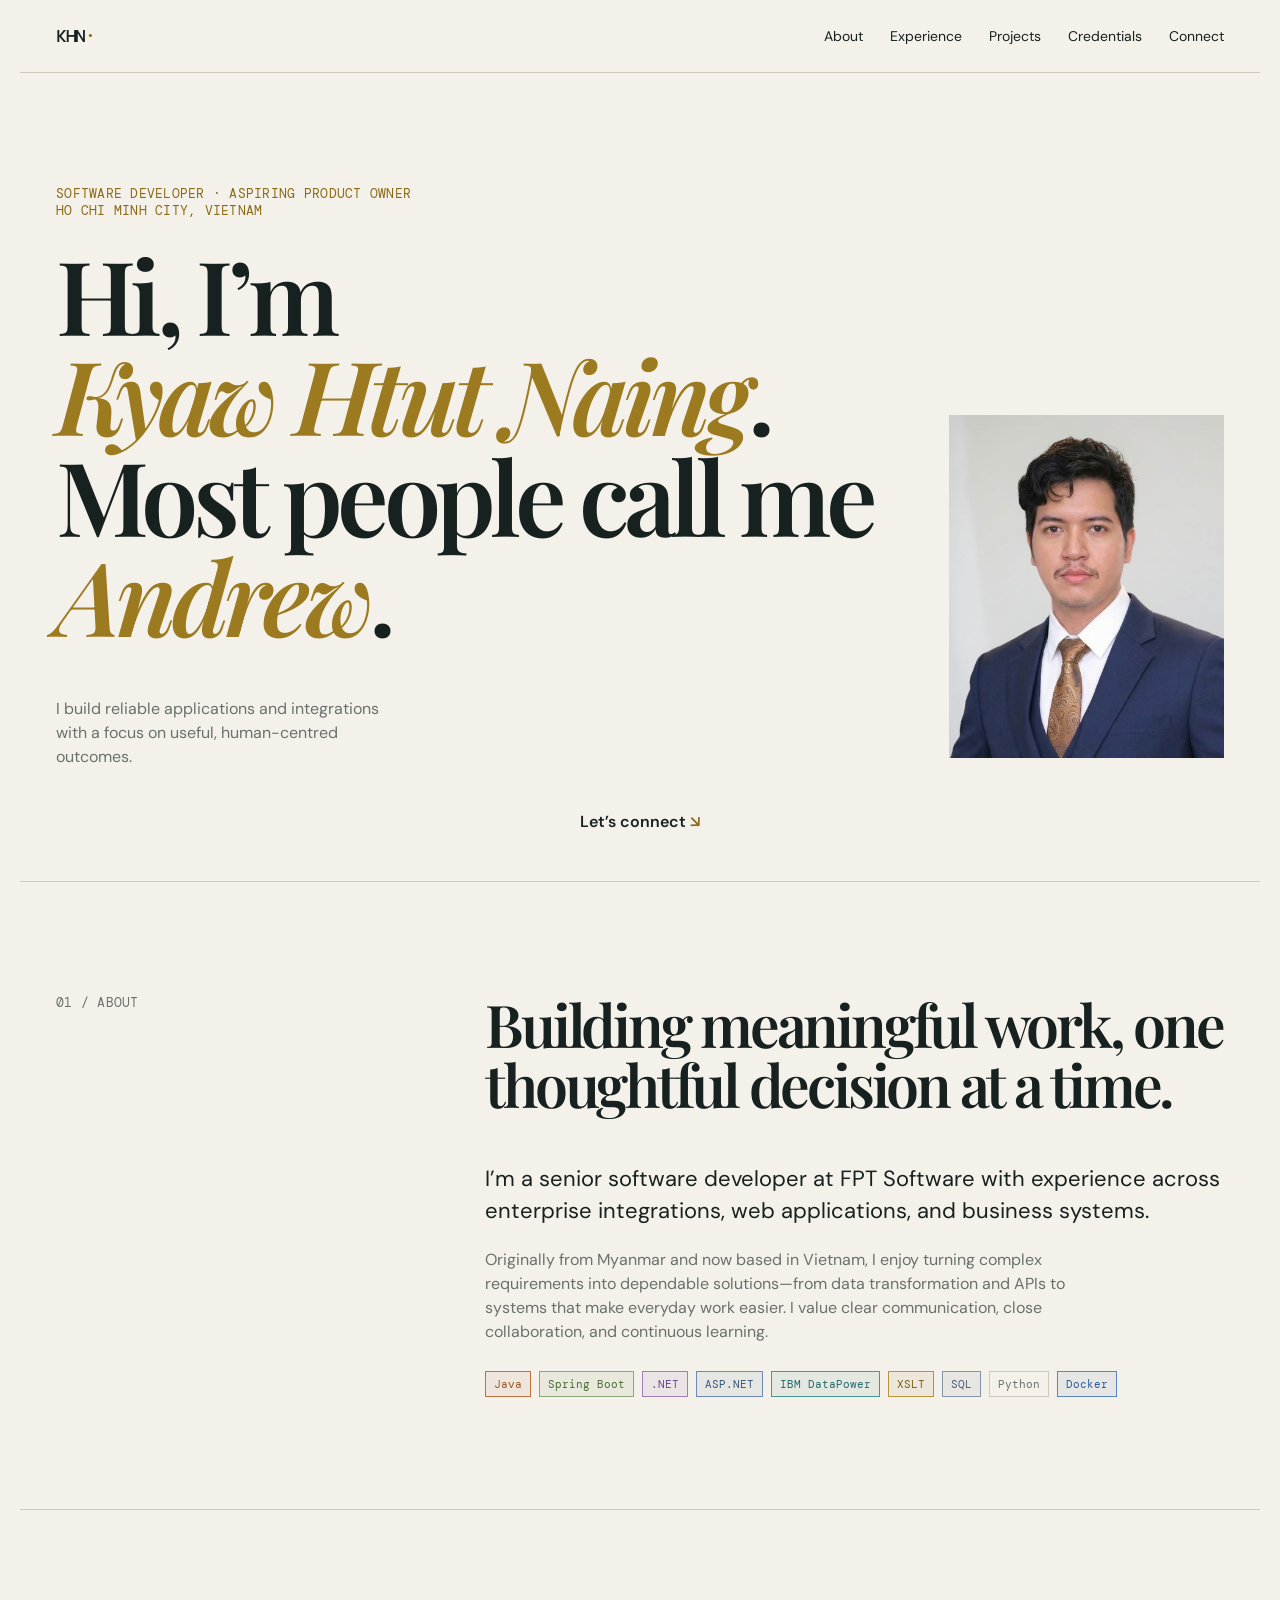
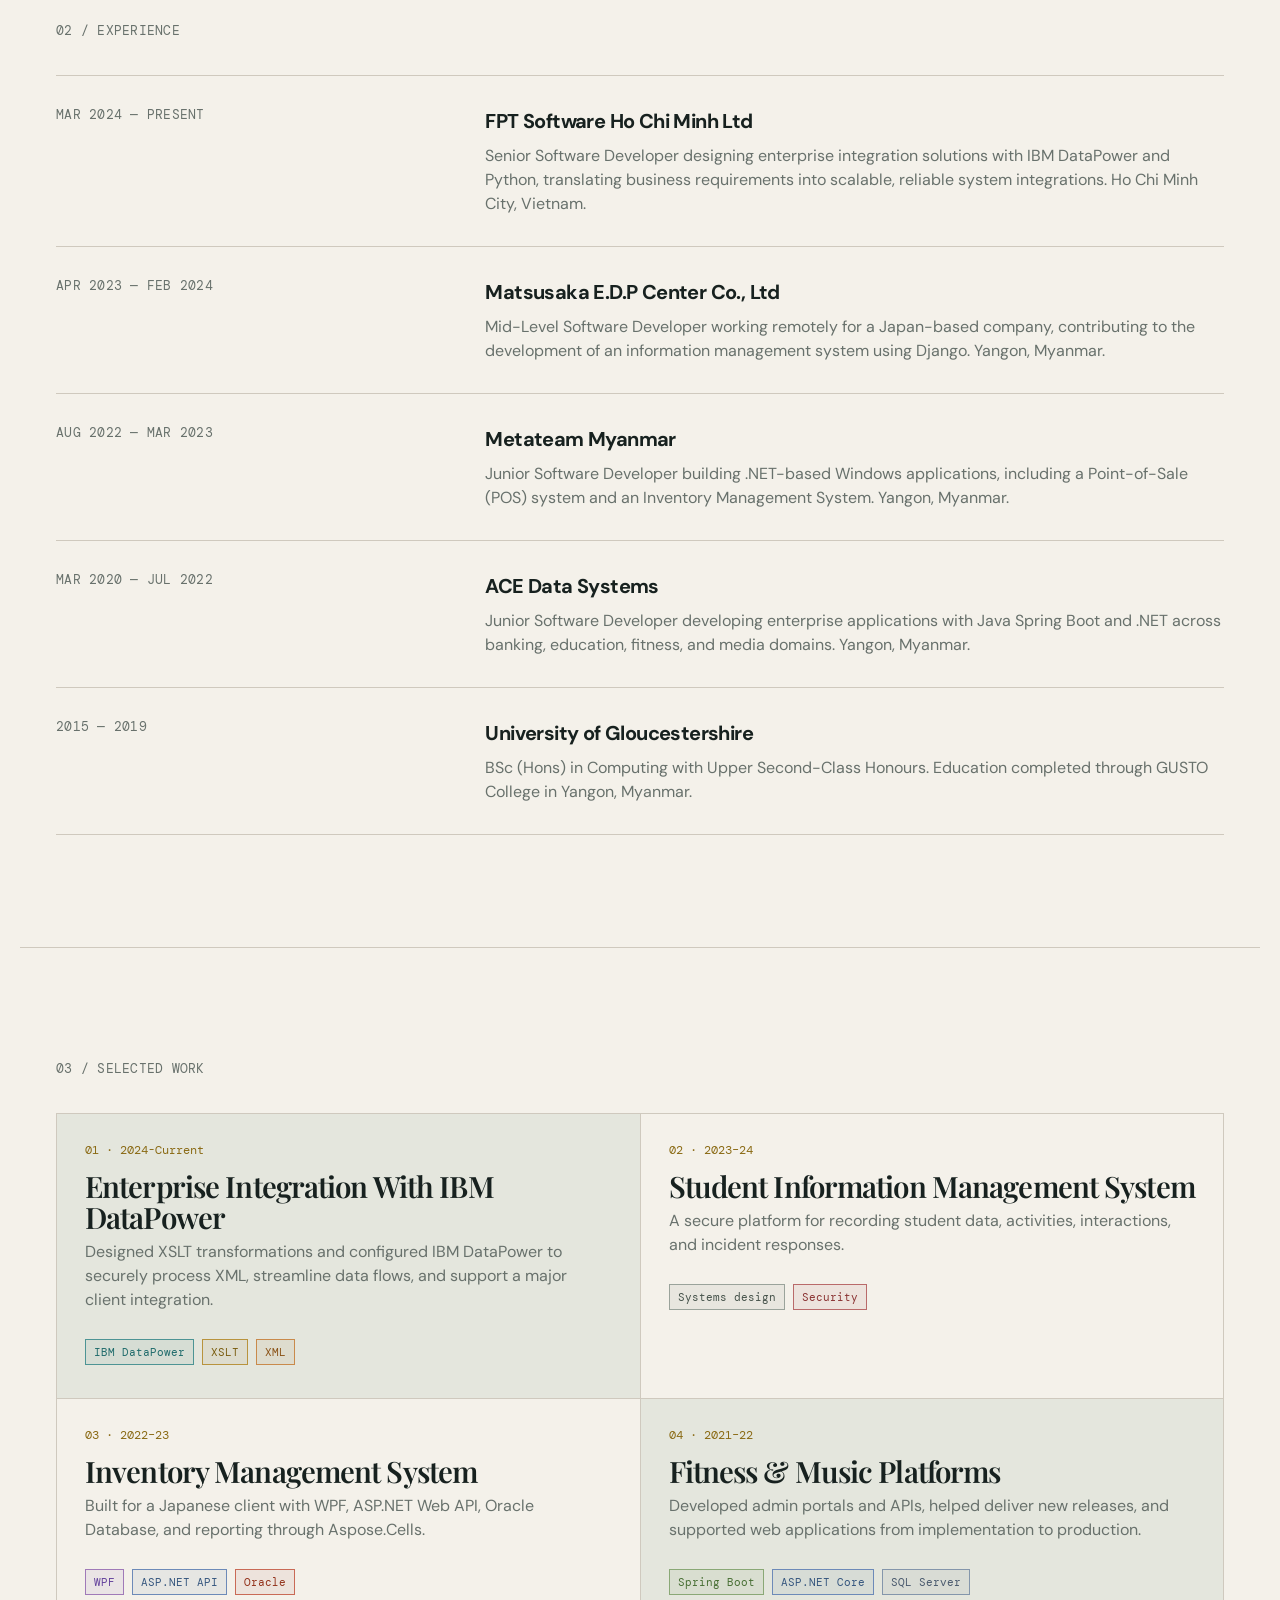
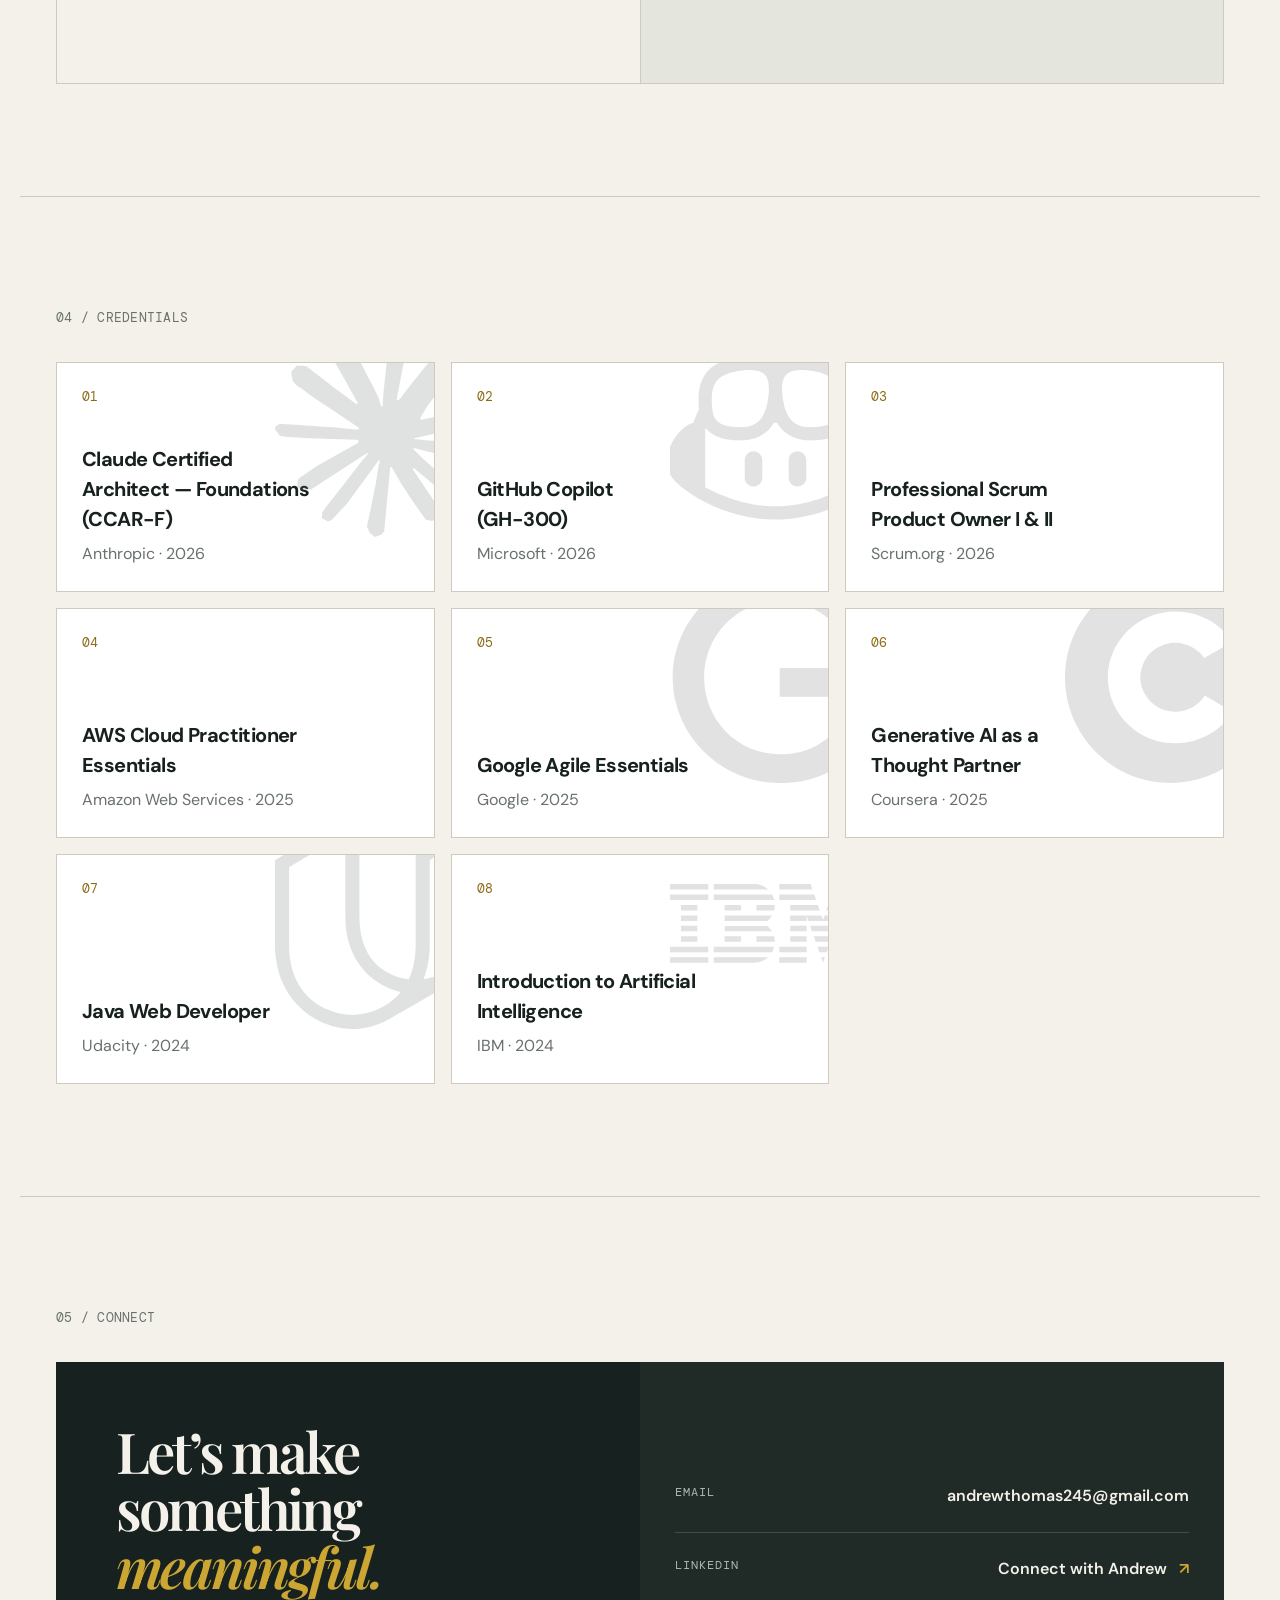
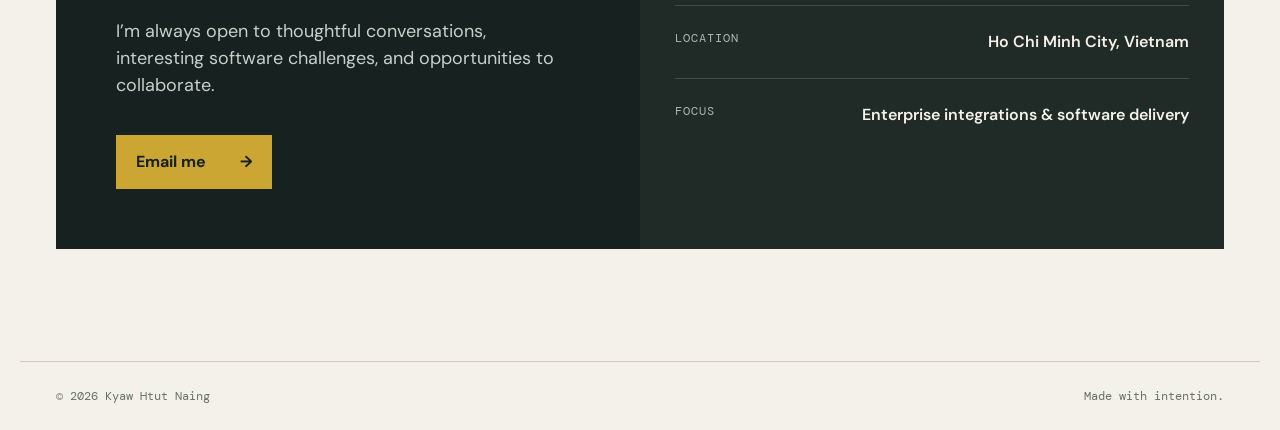
==== commit a64bc892: "Add logos to credentials" ====
--- a/index.html
+++ b/index.html
@@ -89,14 +89,14 @@
       <section class="section" id="credentials">
         <p class="section-label">04 / Credentials</p>
         <div class="credentials-grid">
-          <article><span>01</span><h3>Claude Certified Architect — Foundations (CCAR-F)</h3><p>Anthropic · 2026</p></article>
-          <article><span>02</span><h3>GitHub Copilot <br />(GH-300)</h3><p>Microsoft · 2026</p></article>
+          <article><span>01</span><img class="card-logo" src="logos/claude.svg" alt="" aria-hidden="true" /><h3>Claude Certified Architect — Foundations (CCAR-F)</h3><p>Anthropic · 2026</p></article>
+          <article><span>02</span><img class="card-logo" src="logos/copilot.svg" alt="" aria-hidden="true" /><h3>GitHub Copilot <br />(GH-300)</h3><p>Microsoft · 2026</p></article>
           <article><span>03</span><h3>Professional Scrum Product Owner I &amp; II</h3><p>Scrum.org · 2026</p></article>
           <article><span>04</span><h3>AWS Cloud Practitioner Essentials</h3><p>Amazon Web Services · 2025</p></article>
-          <article><span>05</span><h3>Google Agile Essentials</h3><p>Google · 2025</p></article>
-          <article><span>06</span><h3>Generative AI as a Thought Partner</h3><p>Coursera · 2025</p></article>
-          <article><span>07</span><h3>Java Web Developer</h3><p>Udacity · 2024</p></article>
-          <article><span>08</span><h3>Introduction to Artificial Intelligence</h3><p>IBM · 2024</p></article>
+          <article><span>05</span><img class="card-logo" src="logos/google.svg" alt="" aria-hidden="true" /><h3>Google Agile Essentials</h3><p>Google · 2025</p></article>
+          <article><span>06</span><img class="card-logo" src="logos/coursera.svg" alt="" aria-hidden="true" /><h3>Generative AI as a Thought Partner</h3><p>Coursera · 2025</p></article>
+          <article><span>07</span><img class="card-logo" src="logos/udacity.svg" alt="" aria-hidden="true" /><h3>Java Web Developer</h3><p>Udacity · 2024</p></article>
+          <article><span>08</span><img class="card-logo" src="logos/ibm.svg" alt="" aria-hidden="true" /><h3>Introduction to Artificial Intelligence</h3><p>IBM · 2024</p></article>
         </div>
       </section>
 
--- a/styles.css
+++ b/styles.css
@@ -13,7 +13,7 @@
 .hero-foot { width:min(100%,690px); display:flex; align-items:end; justify-content:space-between; gap:30px; }.hero-foot p { max-width:350px; color:var(--muted); margin:0; }.text-link { white-space:nowrap; color:var(--ink); font-weight:600; text-decoration:none; border-bottom:1px solid currentColor; padding-bottom:4px; }.hero-foot .text-link { position:absolute; left:50%; bottom:43px; transform:translateX(-50%); border-bottom:none; }.text-link span { color:#8a6a14; }
 .split { display:grid; grid-template-columns:1fr 2fr; gap:60px; border-top:1px solid var(--line); }.split .lead,.connect .lead { font-size:22px; line-height:1.42; }.split div > p:not(.lead) { max-width:620px; color:var(--muted); }.tag-list,.project-tags { display:flex; flex-wrap:wrap; gap:8px; margin-top:27px; }.tag-list span,.project-tags span { padding:5px 8px; border:1px solid var(--line); color:var(--muted); font:11px "DM Mono",monospace; }.tag-list .c-java,.project-tags .c-java { border-color:#c0723d; color:#9c5320; background:rgba(156,83,32,.07); }.tag-list .c-spring,.project-tags .c-spring { border-color:#8aa876; color:#486f34; background:rgba(72,111,52,.07); }.tag-list .c-net,.project-tags .c-net { border-color:#a47cc0; color:#6d4391; background:rgba(109,67,145,.07); }.tag-list .c-asp,.project-tags .c-asp { border-color:#6d8ab8; color:#35567e; background:rgba(53,86,126,.07); }.tag-list .c-datapower,.project-tags .c-datapower { border-color:#4d9494; color:#1f6b6b; background:rgba(31,107,107,.07); }.tag-list .c-xslt,.project-tags .c-xslt { border-color:#b8933d; color:#7a5d10; background:rgba(122,93,16,.07); }.tag-list .c-sql,.project-tags .c-sql { border-color:#8496ab; color:#4a5a6e; background:rgba(74,90,110,.07); }.tag-list .c-docker,.project-tags .c-docker { border-color:#5b86c4; color:#2a5a9e; background:rgba(42,90,158,.07); }.tag-list .c-xml,.project-tags .c-xml { border-color:#c98a4b; color:#8a5216; background:rgba(138,82,22,.07); }.tag-list .c-systems,.project-tags .c-systems { border-color:#9aa39b; color:#45524a; background:rgba(69,82,74,.07); }.tag-list .c-security,.project-tags .c-security { border-color:#b96a6a; color:#8a3232; background:rgba(138,50,50,.07); }.tag-list .c-wpf,.project-tags .c-wpf { border-color:#a07ab8; color:#63419c; background:rgba(99,65,156,.07); }.tag-list .c-oracle,.project-tags .c-oracle { border-color:#c96a56; color:#93321b; background:rgba(147,50,27,.07); }
 #experience,#projects,#credentials { border-top:1px solid var(--line); }.timeline { margin-top:36px; }.timeline-item { display:grid; grid-template-columns:1fr 2fr; gap:60px; padding:30px 0; border-top:1px solid var(--line); }.timeline-item:last-child { border-bottom:1px solid var(--line); }.timeline-item div p,.credentials-grid p { color:var(--muted); margin-bottom:0; }
-.credentials-grid { display:grid; grid-template-columns:repeat(3,1fr); gap:16px; margin-top:36px; }.credentials-grid article { min-height:230px; padding:25px; border:1px solid var(--line); background:#fff; display:flex; flex-direction:column; justify-content:flex-end; transition:transform .2s ease,background .2s ease,color .2s ease; }.credentials-grid span { align-self:start; margin-bottom:auto; color:#8a6a14; font:13px "DM Mono",monospace; }.credentials-grid h3 { max-width:230px; }
+.credentials-grid { display:grid; grid-template-columns:repeat(3,1fr); gap:16px; margin-top:36px; }.credentials-grid article { position:relative; overflow:hidden; min-height:230px; padding:25px; border:1px solid var(--line); background:#fff; display:flex; flex-direction:column; justify-content:flex-end; transition:transform .2s ease,background .2s ease,color .2s ease; }.credentials-grid span { align-self:start; margin-bottom:auto; color:#8a6a14; font:13px "DM Mono",monospace; }.credentials-grid h3 { max-width:230px; }.credentials-grid .card-logo { position:absolute; right:-14%; top:-16%; width:56%; height:auto; opacity:.2; pointer-events:none; transition:opacity .2s ease,filter .2s ease; }.credentials-grid article:hover .card-logo { opacity:.4; filter:brightness(0) invert(1); }
 .projects-grid { display:grid; grid-template-columns:repeat(2,1fr); margin-top:36px; border-top:1px solid var(--line); border-left:1px solid var(--line); }.project { min-height:285px; padding:28px; border-right:1px solid var(--line); border-bottom:1px solid var(--line); transition:transform .2s ease; }.project:nth-child(4n + 1),.project:nth-child(4n) { background:#e4e6dd; }.project h3 { font:600 clamp(1.5rem,2.3vw,2rem)/1.06 "Playfair Display",serif; }.project > p:not(.project-number) { color:var(--muted); max-width:510px; }.project-number { color:#8a6a14; font:12px "DM Mono",monospace; }
 .credentials-grid article:hover { transform:scale(1.025); background:var(--ink); border-color:var(--accent); color:var(--paper); box-shadow:0 0 0 2px rgba(204,166,51,.45),0 0 20px rgba(204,166,51,.24); z-index:1; }.credentials-grid article:hover span { color:#cca633; }.credentials-grid article:hover p { color:#c8d0ca; }
 @media (prefers-reduced-motion:reduce) { .credentials-grid article { transition:none; }.credentials-grid article:hover { transform:none; }.reveal { opacity:1; transform:none; transition:none; }.hero { animation:none; } }
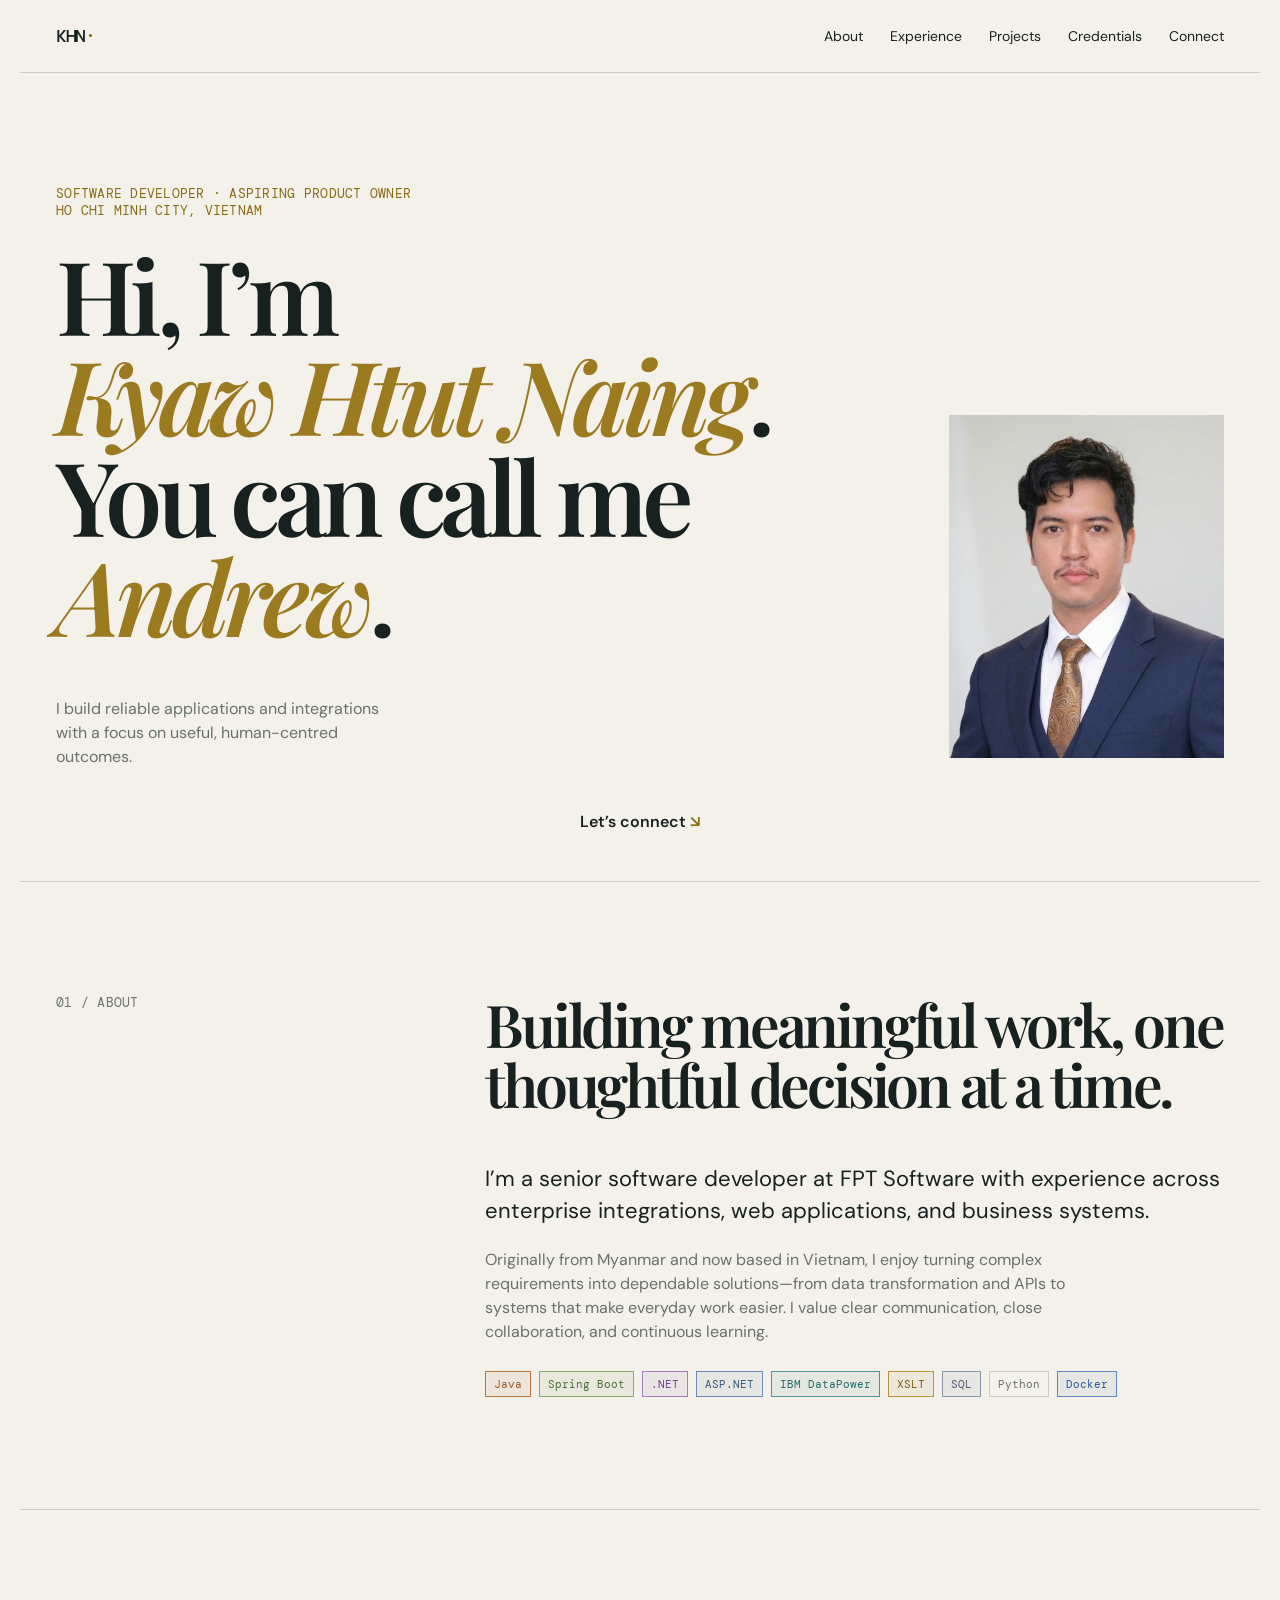
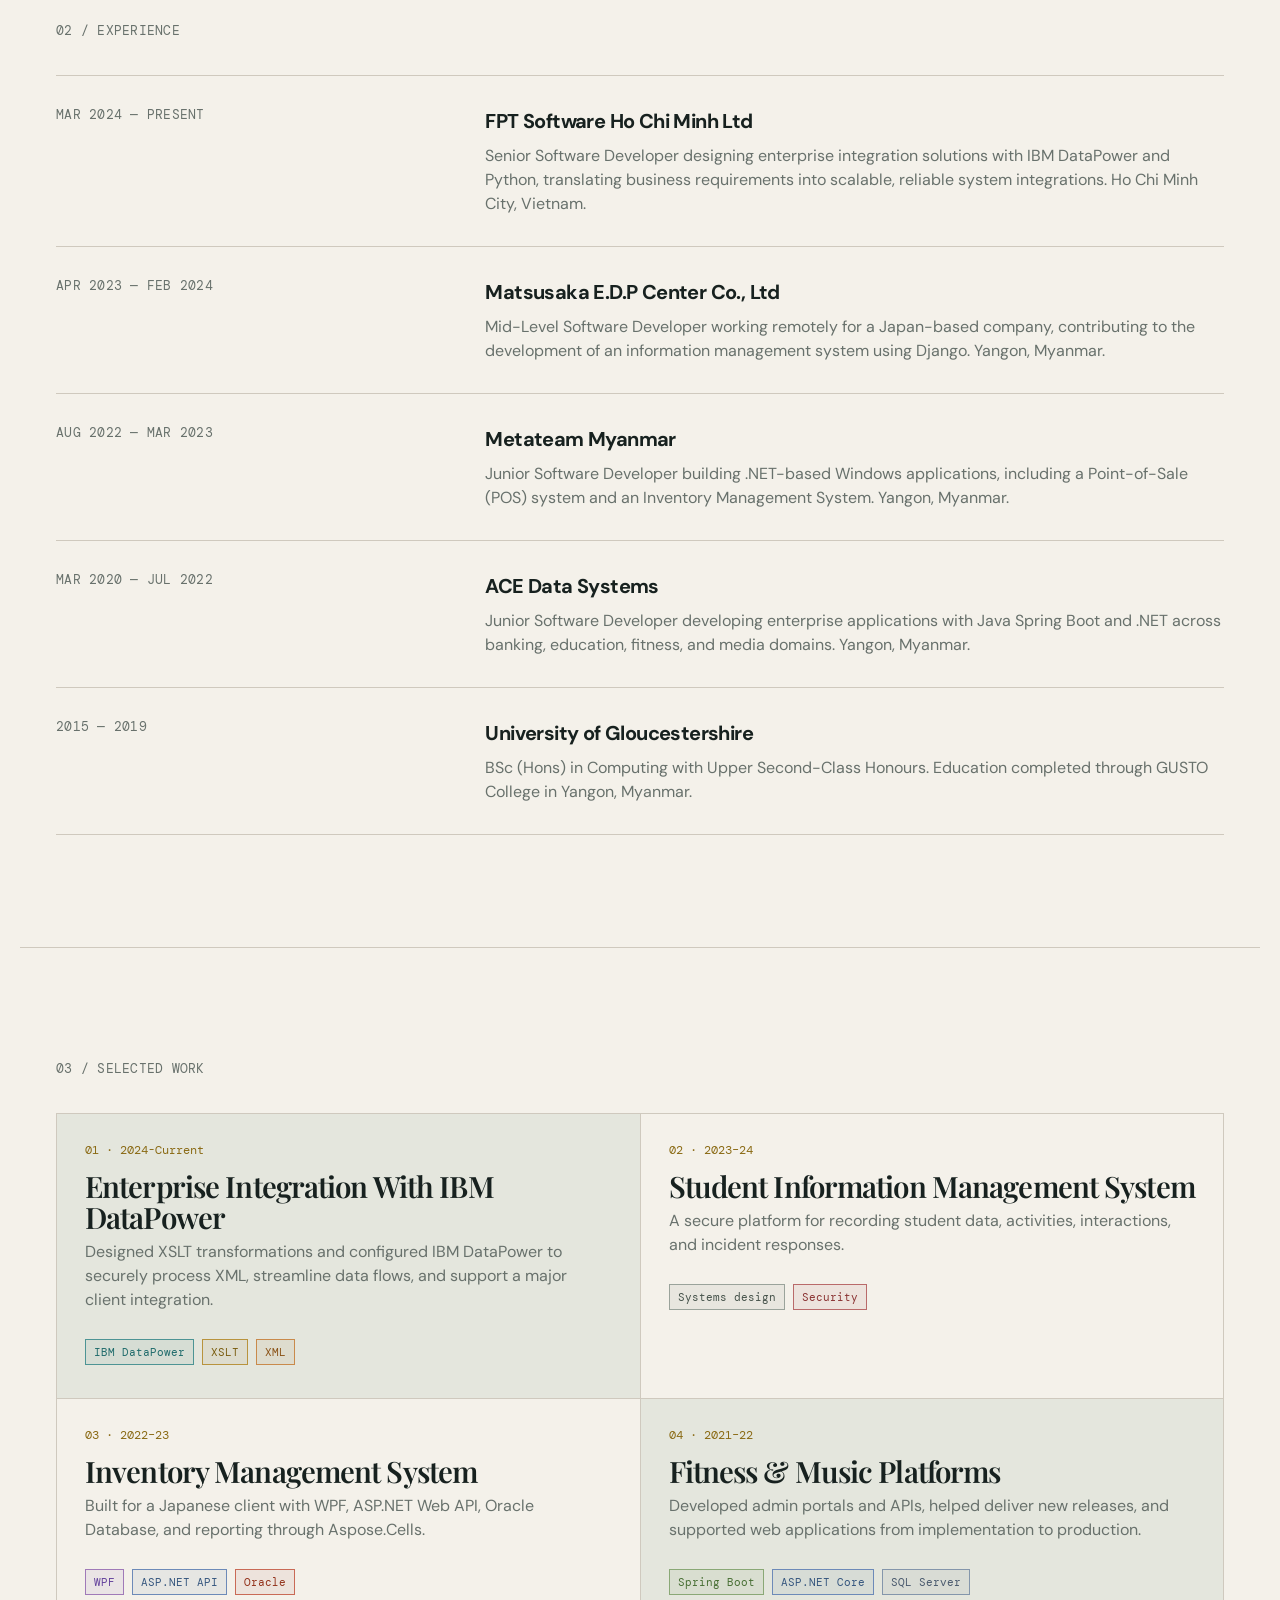
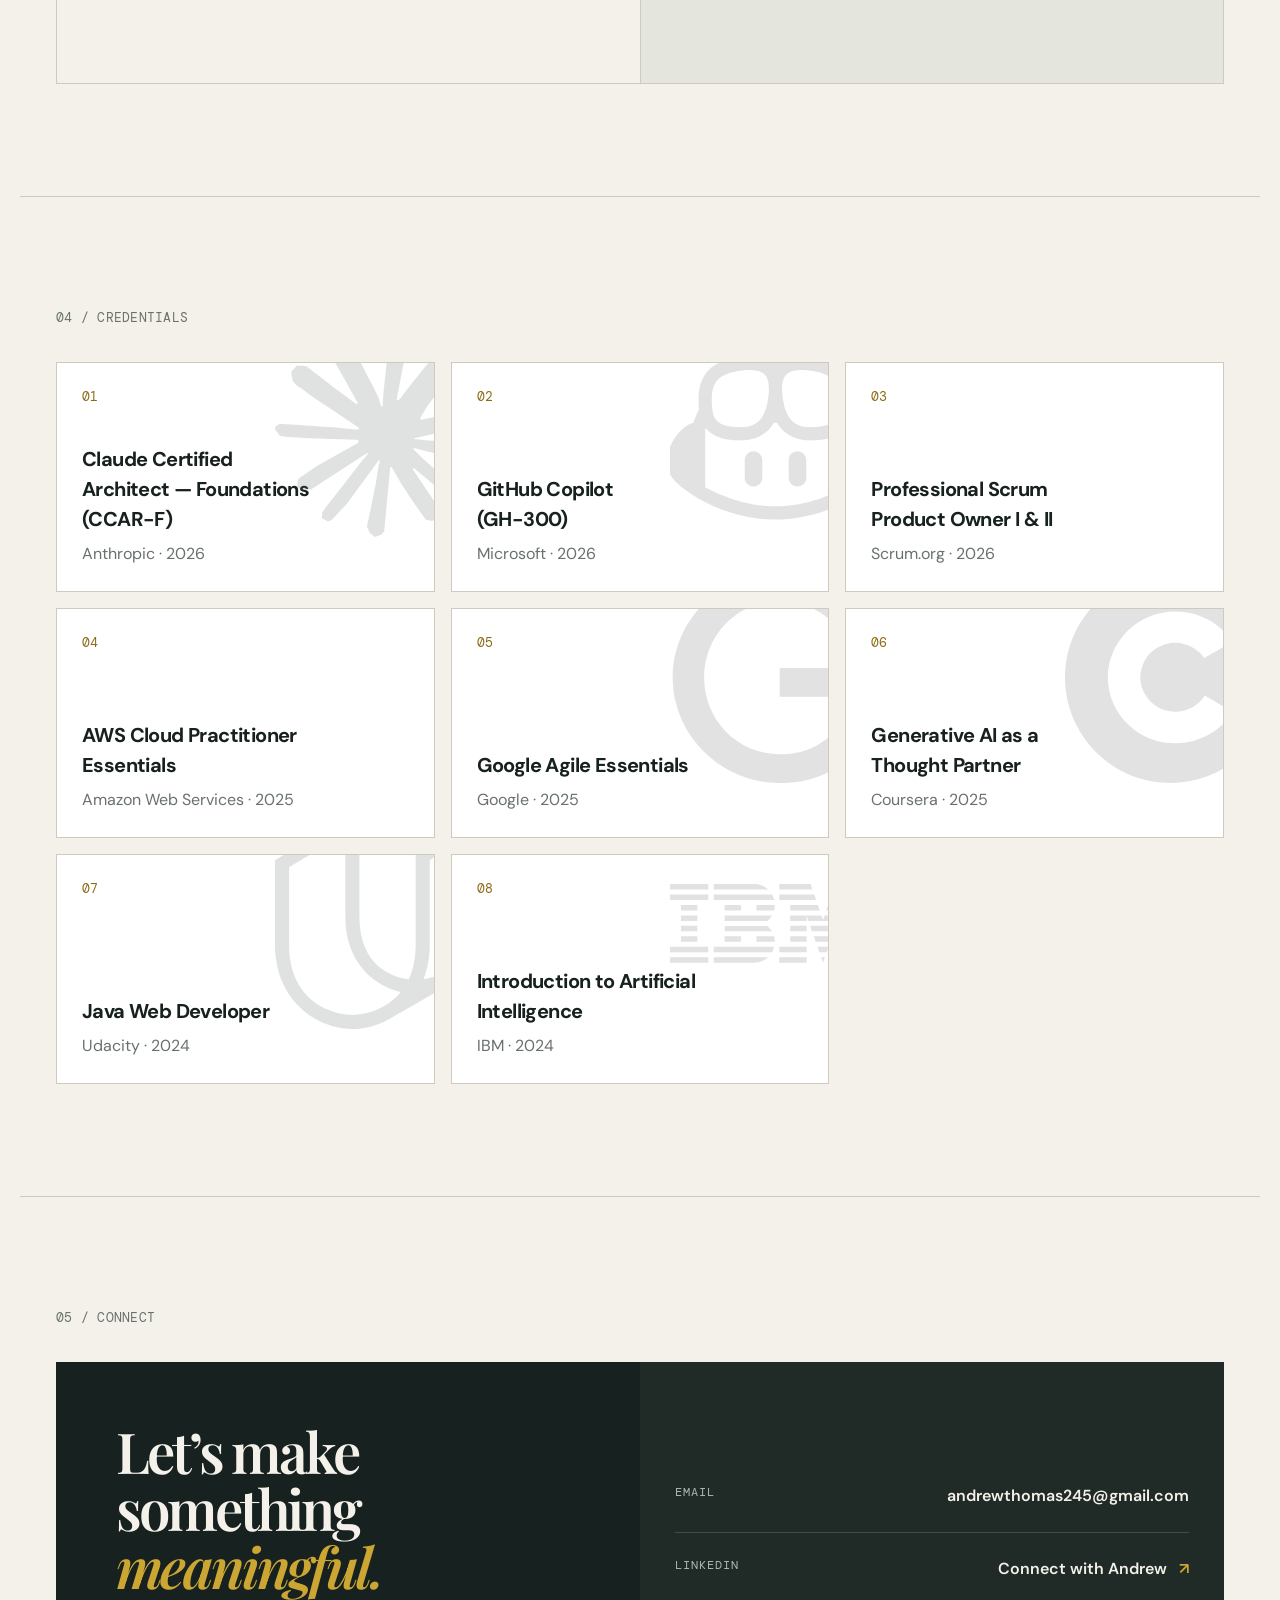
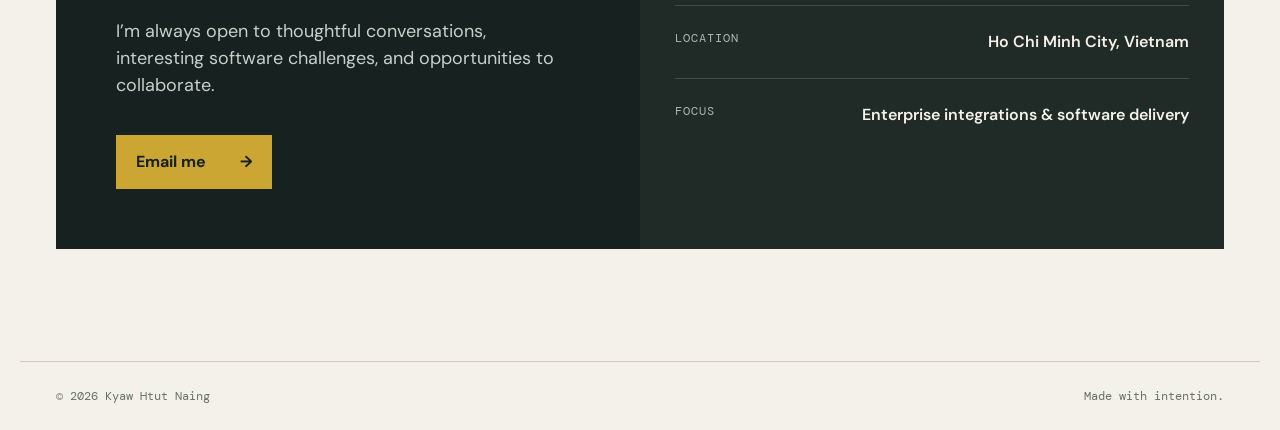
==== commit 4b238f4d: "Arrow fix and text change" ====
--- a/index.html
+++ b/index.html
@@ -28,10 +28,10 @@
         <div class="hero-grid">
           <div>
             <p class="eyebrow">Software developer · Aspiring Product Owner <br />Ho Chi Minh City, Vietnam</p>
-            <h1>Hi, I’m <br /><span class="name"><em>Kyaw Htut Naing</em>.</span><br />Most people call me <em>Andrew</em>.</h1>
+            <h1>Hi, I’m <br /><span class="name"><em>Kyaw Htut Naing</em>.</span><br />You can call me <em>Andrew</em>.</h1>
             <div class="hero-foot">
               <p>I build reliable applications and integrations with a focus on useful, human-centred outcomes.</p>
-              <a class="text-link" href="#connect">Let’s connect <span>↘</span></a>
+              <a class="text-link" href="#connect">Let’s connect <span>&#x2198;&#xFE0E;</span></a>
             </div>
           </div>
           <figure class="portrait">
@@ -106,11 +106,11 @@
           <div class="contact-intro">
             <h2>Let’s make something <em>meaningful.</em></h2>
             <p>I’m always open to thoughtful conversations, interesting software challenges, and opportunities to collaborate.</p>
-            <a class="contact-cta" href="mailto:andrewthomas245@gmail.com?subject=Hello%20Andrew">Email me <span>→</span></a>
+            <a class="contact-cta" href="mailto:andrewthomas245@gmail.com?subject=Hello%20Andrew">Email me <span>&#x2192;&#xFE0E;</span></a>
           </div>
           <dl class="contact-details">
             <div><dt>Email</dt><dd><a href="mailto:andrewthomas245@gmail.com?subject=Hello%20Andrew">andrewthomas245@gmail.com</a></dd></div>
-            <div><dt>LinkedIn</dt><dd><a href="https://www.linkedin.com/in/kyaw-htut-naing-6783b8115/" target="_blank" rel="noreferrer">Connect with Andrew <span>↗</span></a></dd></div>
+            <div><dt>LinkedIn</dt><dd><a href="https://www.linkedin.com/in/kyaw-htut-naing-6783b8115/" target="_blank" rel="noreferrer">Connect with Andrew <span>&#x2197;&#xFE0E;</span></a></dd></div>
             <div><dt>Location</dt><dd>Ho Chi Minh City, Vietnam</dd></div>
             <div><dt>Focus</dt><dd>Enterprise integrations &amp; software delivery</dd></div>
           </dl>
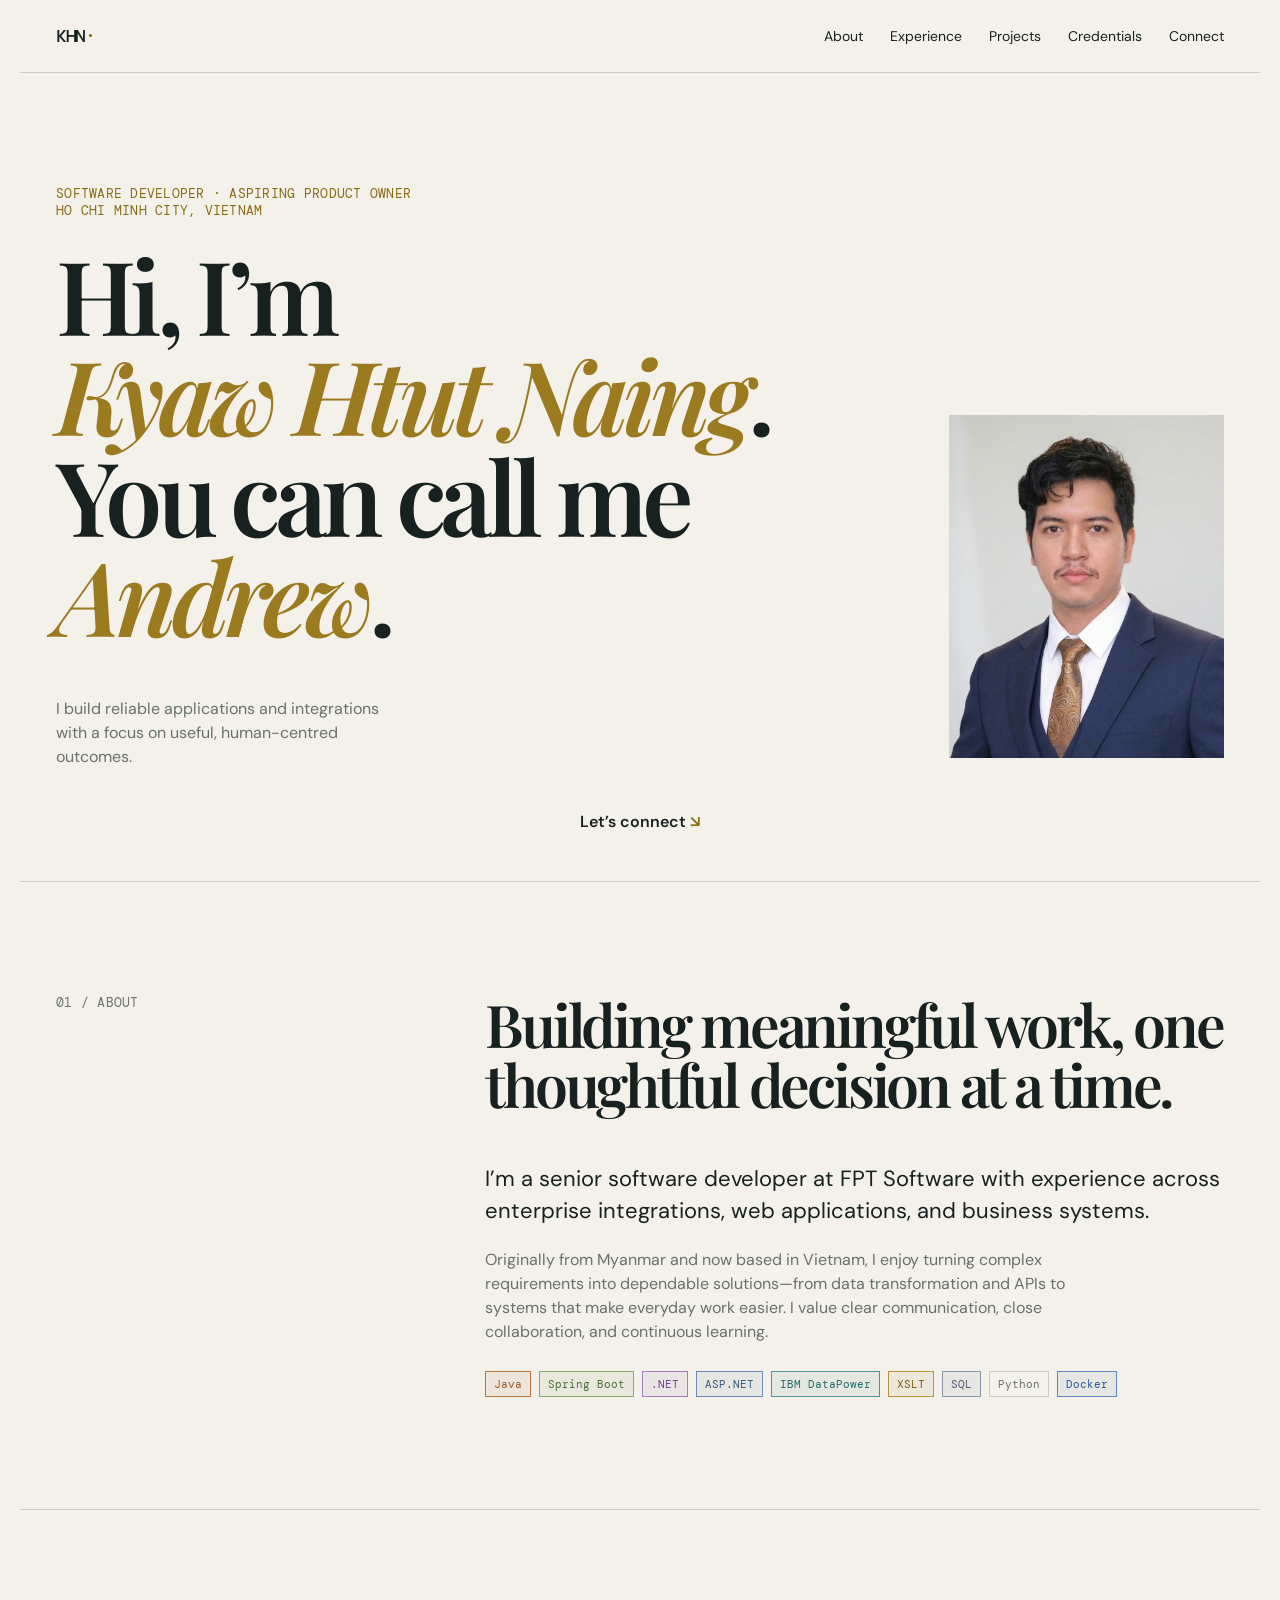
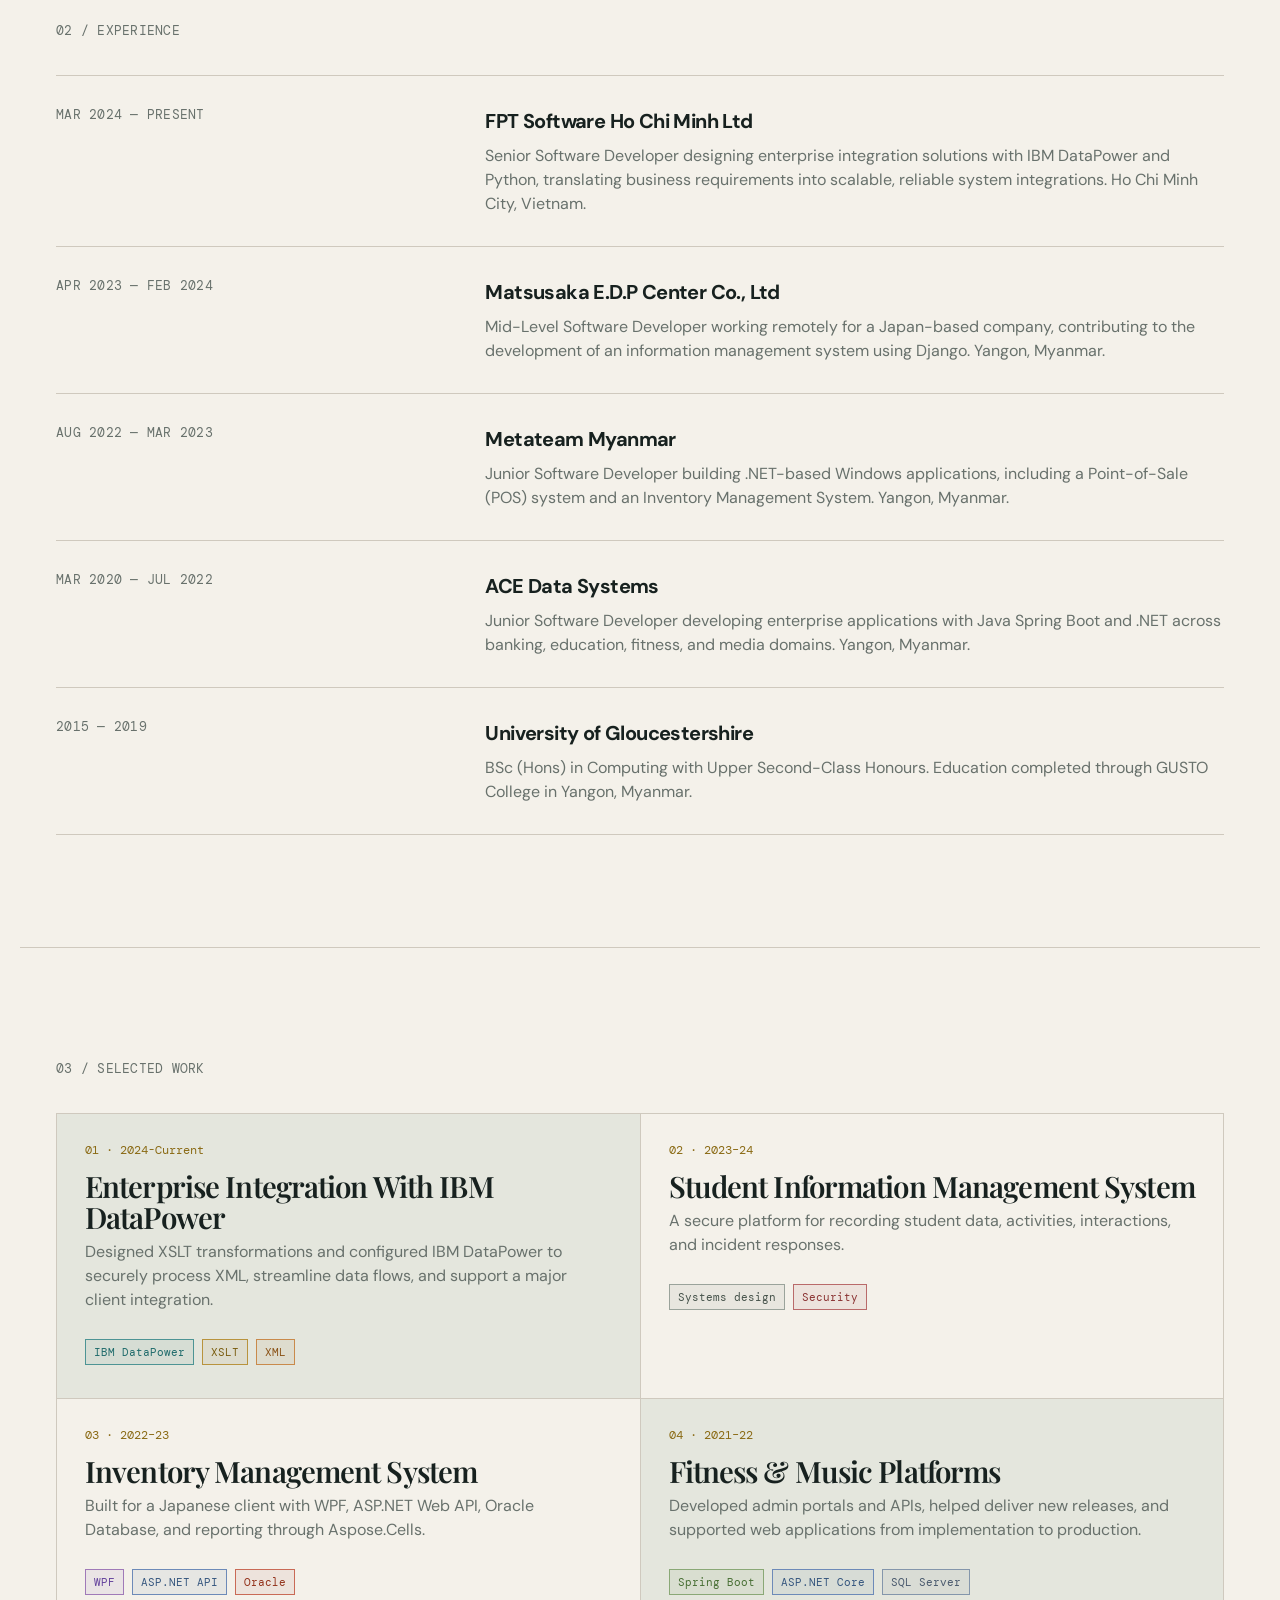
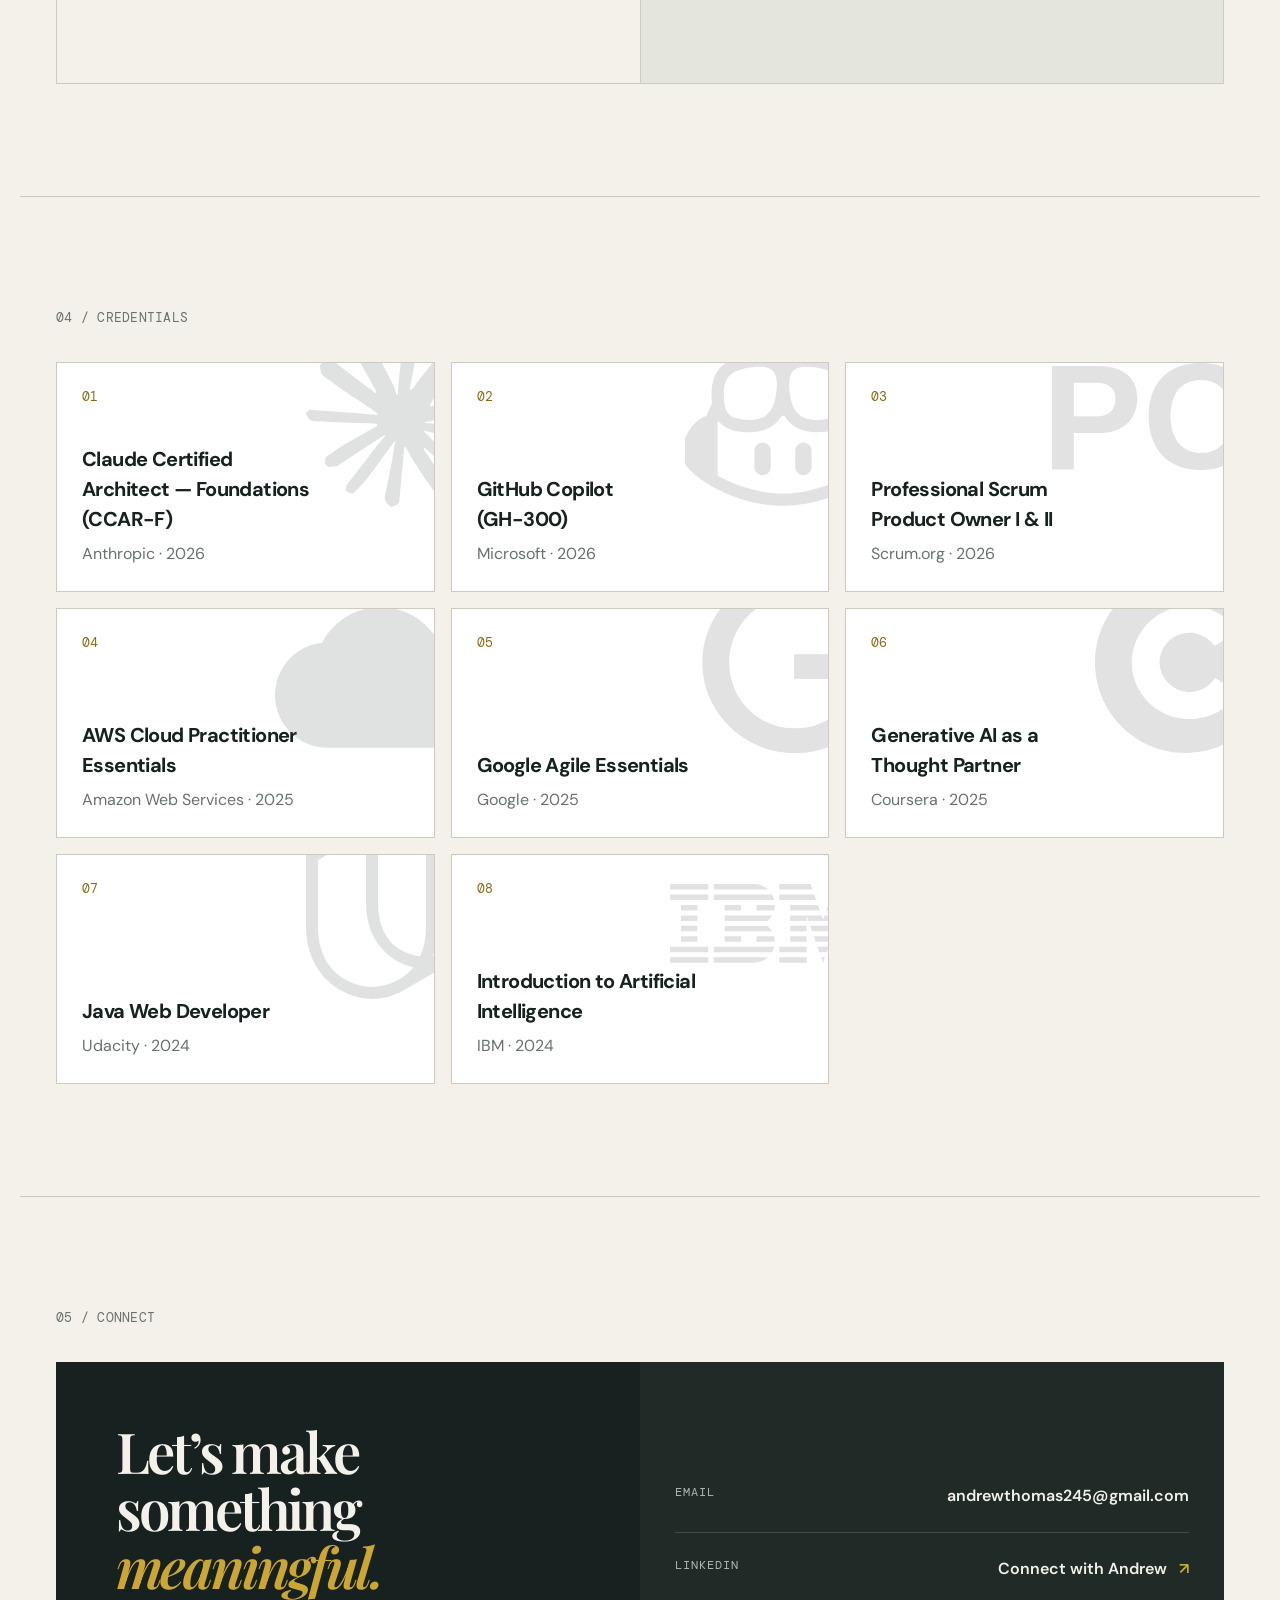
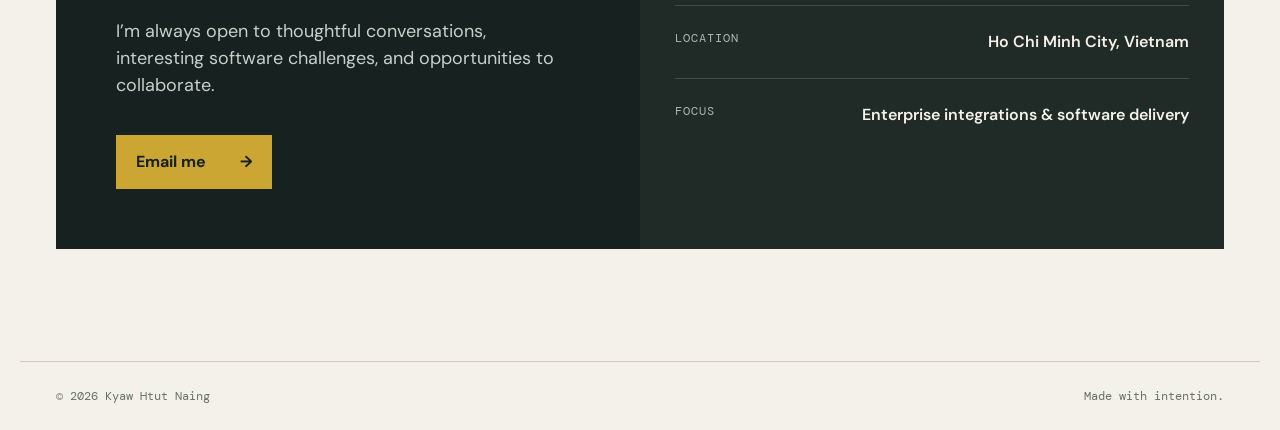
==== commit 37cb639c: "Logo style change" ====
--- a/index.html
+++ b/index.html
@@ -89,13 +89,13 @@
       <section class="section" id="credentials">
         <p class="section-label">04 / Credentials</p>
         <div class="credentials-grid">
-          <article><span>01</span><img class="card-logo" src="logos/claude.svg" alt="" aria-hidden="true" /><h3>Claude Certified Architect — Foundations (CCAR-F)</h3><p>Anthropic · 2026</p></article>
-          <article><span>02</span><img class="card-logo" src="logos/copilot.svg" alt="" aria-hidden="true" /><h3>GitHub Copilot <br />(GH-300)</h3><p>Microsoft · 2026</p></article>
-          <article><span>03</span><h3>Professional Scrum Product Owner I &amp; II</h3><p>Scrum.org · 2026</p></article>
-          <article><span>04</span><h3>AWS Cloud Practitioner Essentials</h3><p>Amazon Web Services · 2025</p></article>
-          <article><span>05</span><img class="card-logo" src="logos/google.svg" alt="" aria-hidden="true" /><h3>Google Agile Essentials</h3><p>Google · 2025</p></article>
-          <article><span>06</span><img class="card-logo" src="logos/coursera.svg" alt="" aria-hidden="true" /><h3>Generative AI as a Thought Partner</h3><p>Coursera · 2025</p></article>
-          <article><span>07</span><img class="card-logo" src="logos/udacity.svg" alt="" aria-hidden="true" /><h3>Java Web Developer</h3><p>Udacity · 2024</p></article>
+          <article><span>01</span><img class="card-logo sm" src="logos/claude.svg" alt="" aria-hidden="true" /><h3>Claude Certified Architect — Foundations (CCAR-F)</h3><p>Anthropic · 2026</p></article>
+          <article><span>02</span><img class="card-logo xs" src="logos/copilot.svg" alt="" aria-hidden="true" /><h3>GitHub Copilot <br />(GH-300)</h3><p>Microsoft · 2026</p></article>
+          <article><span>03</span><img class="card-logo po" src="logos/po.svg" alt="" aria-hidden="true" /><h3>Professional Scrum Product Owner I &amp; II</h3><p>Scrum.org · 2026</p></article>
+          <article><span>04</span><img class="card-logo" src="logos/cloud.svg" alt="" aria-hidden="true" /><h3>AWS Cloud Practitioner Essentials</h3><p>Amazon Web Services · 2025</p></article>
+          <article><span>05</span><img class="card-logo sm" src="logos/google.svg" alt="" aria-hidden="true" /><h3>Google Agile Essentials</h3><p>Google · 2025</p></article>
+          <article><span>06</span><img class="card-logo sm" src="logos/coursera.svg" alt="" aria-hidden="true" /><h3>Generative AI as a Thought Partner</h3><p>Coursera · 2025</p></article>
+          <article><span>07</span><img class="card-logo sm" src="logos/udacity.svg" alt="" aria-hidden="true" /><h3>Java Web Developer</h3><p>Udacity · 2024</p></article>
           <article><span>08</span><img class="card-logo" src="logos/ibm.svg" alt="" aria-hidden="true" /><h3>Introduction to Artificial Intelligence</h3><p>IBM · 2024</p></article>
         </div>
       </section>
--- a/styles.css
+++ b/styles.css
@@ -13,7 +13,7 @@
 .hero-foot { width:min(100%,690px); display:flex; align-items:end; justify-content:space-between; gap:30px; }.hero-foot p { max-width:350px; color:var(--muted); margin:0; }.text-link { white-space:nowrap; color:var(--ink); font-weight:600; text-decoration:none; border-bottom:1px solid currentColor; padding-bottom:4px; }.hero-foot .text-link { position:absolute; left:50%; bottom:43px; transform:translateX(-50%); border-bottom:none; }.text-link span { color:#8a6a14; }
 .split { display:grid; grid-template-columns:1fr 2fr; gap:60px; border-top:1px solid var(--line); }.split .lead,.connect .lead { font-size:22px; line-height:1.42; }.split div > p:not(.lead) { max-width:620px; color:var(--muted); }.tag-list,.project-tags { display:flex; flex-wrap:wrap; gap:8px; margin-top:27px; }.tag-list span,.project-tags span { padding:5px 8px; border:1px solid var(--line); color:var(--muted); font:11px "DM Mono",monospace; }.tag-list .c-java,.project-tags .c-java { border-color:#c0723d; color:#9c5320; background:rgba(156,83,32,.07); }.tag-list .c-spring,.project-tags .c-spring { border-color:#8aa876; color:#486f34; background:rgba(72,111,52,.07); }.tag-list .c-net,.project-tags .c-net { border-color:#a47cc0; color:#6d4391; background:rgba(109,67,145,.07); }.tag-list .c-asp,.project-tags .c-asp { border-color:#6d8ab8; color:#35567e; background:rgba(53,86,126,.07); }.tag-list .c-datapower,.project-tags .c-datapower { border-color:#4d9494; color:#1f6b6b; background:rgba(31,107,107,.07); }.tag-list .c-xslt,.project-tags .c-xslt { border-color:#b8933d; color:#7a5d10; background:rgba(122,93,16,.07); }.tag-list .c-sql,.project-tags .c-sql { border-color:#8496ab; color:#4a5a6e; background:rgba(74,90,110,.07); }.tag-list .c-docker,.project-tags .c-docker { border-color:#5b86c4; color:#2a5a9e; background:rgba(42,90,158,.07); }.tag-list .c-xml,.project-tags .c-xml { border-color:#c98a4b; color:#8a5216; background:rgba(138,82,22,.07); }.tag-list .c-systems,.project-tags .c-systems { border-color:#9aa39b; color:#45524a; background:rgba(69,82,74,.07); }.tag-list .c-security,.project-tags .c-security { border-color:#b96a6a; color:#8a3232; background:rgba(138,50,50,.07); }.tag-list .c-wpf,.project-tags .c-wpf { border-color:#a07ab8; color:#63419c; background:rgba(99,65,156,.07); }.tag-list .c-oracle,.project-tags .c-oracle { border-color:#c96a56; color:#93321b; background:rgba(147,50,27,.07); }
 #experience,#projects,#credentials { border-top:1px solid var(--line); }.timeline { margin-top:36px; }.timeline-item { display:grid; grid-template-columns:1fr 2fr; gap:60px; padding:30px 0; border-top:1px solid var(--line); }.timeline-item:last-child { border-bottom:1px solid var(--line); }.timeline-item div p,.credentials-grid p { color:var(--muted); margin-bottom:0; }
-.credentials-grid { display:grid; grid-template-columns:repeat(3,1fr); gap:16px; margin-top:36px; }.credentials-grid article { position:relative; overflow:hidden; min-height:230px; padding:25px; border:1px solid var(--line); background:#fff; display:flex; flex-direction:column; justify-content:flex-end; transition:transform .2s ease,background .2s ease,color .2s ease; }.credentials-grid span { align-self:start; margin-bottom:auto; color:#8a6a14; font:13px "DM Mono",monospace; }.credentials-grid h3 { max-width:230px; }.credentials-grid .card-logo { position:absolute; right:-14%; top:-16%; width:56%; height:auto; opacity:.2; pointer-events:none; transition:opacity .2s ease,filter .2s ease; }.credentials-grid article:hover .card-logo { opacity:.4; filter:brightness(0) invert(1); }
+.credentials-grid { display:grid; grid-template-columns:repeat(3,1fr); gap:16px; margin-top:36px; }.credentials-grid article { position:relative; overflow:hidden; min-height:230px; padding:25px; border:1px solid var(--line); background:#fff; display:flex; flex-direction:column; justify-content:flex-end; transition:transform .2s ease,background .2s ease,color .2s ease; }.credentials-grid span { align-self:start; margin-bottom:auto; color:#8a6a14; font:13px "DM Mono",monospace; }.credentials-grid h3 { max-width:230px; }.credentials-grid .card-logo { position:absolute; right:-14%; top:-16%; width:56%; height:auto; opacity:.2; pointer-events:none; transition:opacity .2s ease,filter .2s ease; }.credentials-grid .card-logo.po { width:72%; right:-24%; }.credentials-grid .card-logo.sm { width:48%; }.credentials-grid .card-logo.xs { width:52%; }.credentials-grid article:hover .card-logo { opacity:.4; filter:brightness(0) invert(1); }
 .projects-grid { display:grid; grid-template-columns:repeat(2,1fr); margin-top:36px; border-top:1px solid var(--line); border-left:1px solid var(--line); }.project { min-height:285px; padding:28px; border-right:1px solid var(--line); border-bottom:1px solid var(--line); transition:transform .2s ease; }.project:nth-child(4n + 1),.project:nth-child(4n) { background:#e4e6dd; }.project h3 { font:600 clamp(1.5rem,2.3vw,2rem)/1.06 "Playfair Display",serif; }.project > p:not(.project-number) { color:var(--muted); max-width:510px; }.project-number { color:#8a6a14; font:12px "DM Mono",monospace; }
 .credentials-grid article:hover { transform:scale(1.025); background:var(--ink); border-color:var(--accent); color:var(--paper); box-shadow:0 0 0 2px rgba(204,166,51,.45),0 0 20px rgba(204,166,51,.24); z-index:1; }.credentials-grid article:hover span { color:#cca633; }.credentials-grid article:hover p { color:#c8d0ca; }
 @media (prefers-reduced-motion:reduce) { .credentials-grid article { transition:none; }.credentials-grid article:hover { transform:none; }.reveal { opacity:1; transform:none; transition:none; }.hero { animation:none; } }
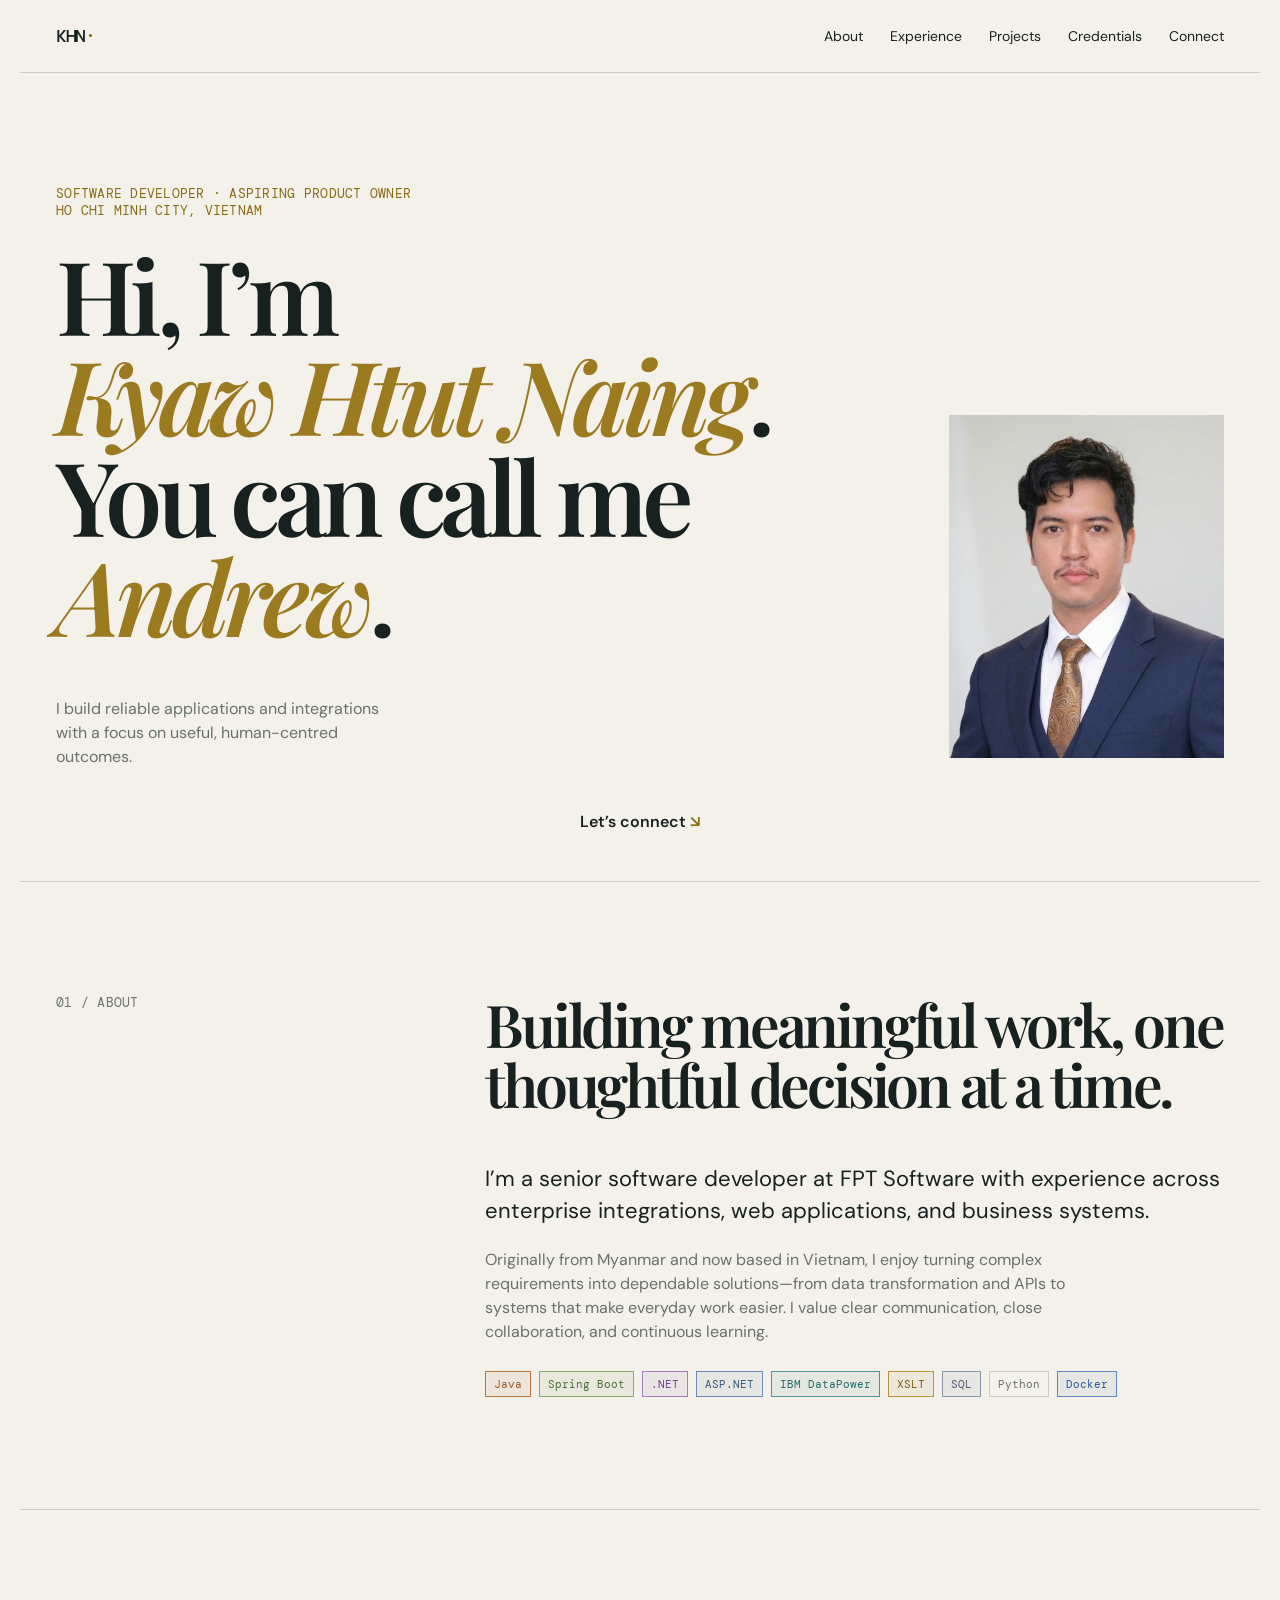
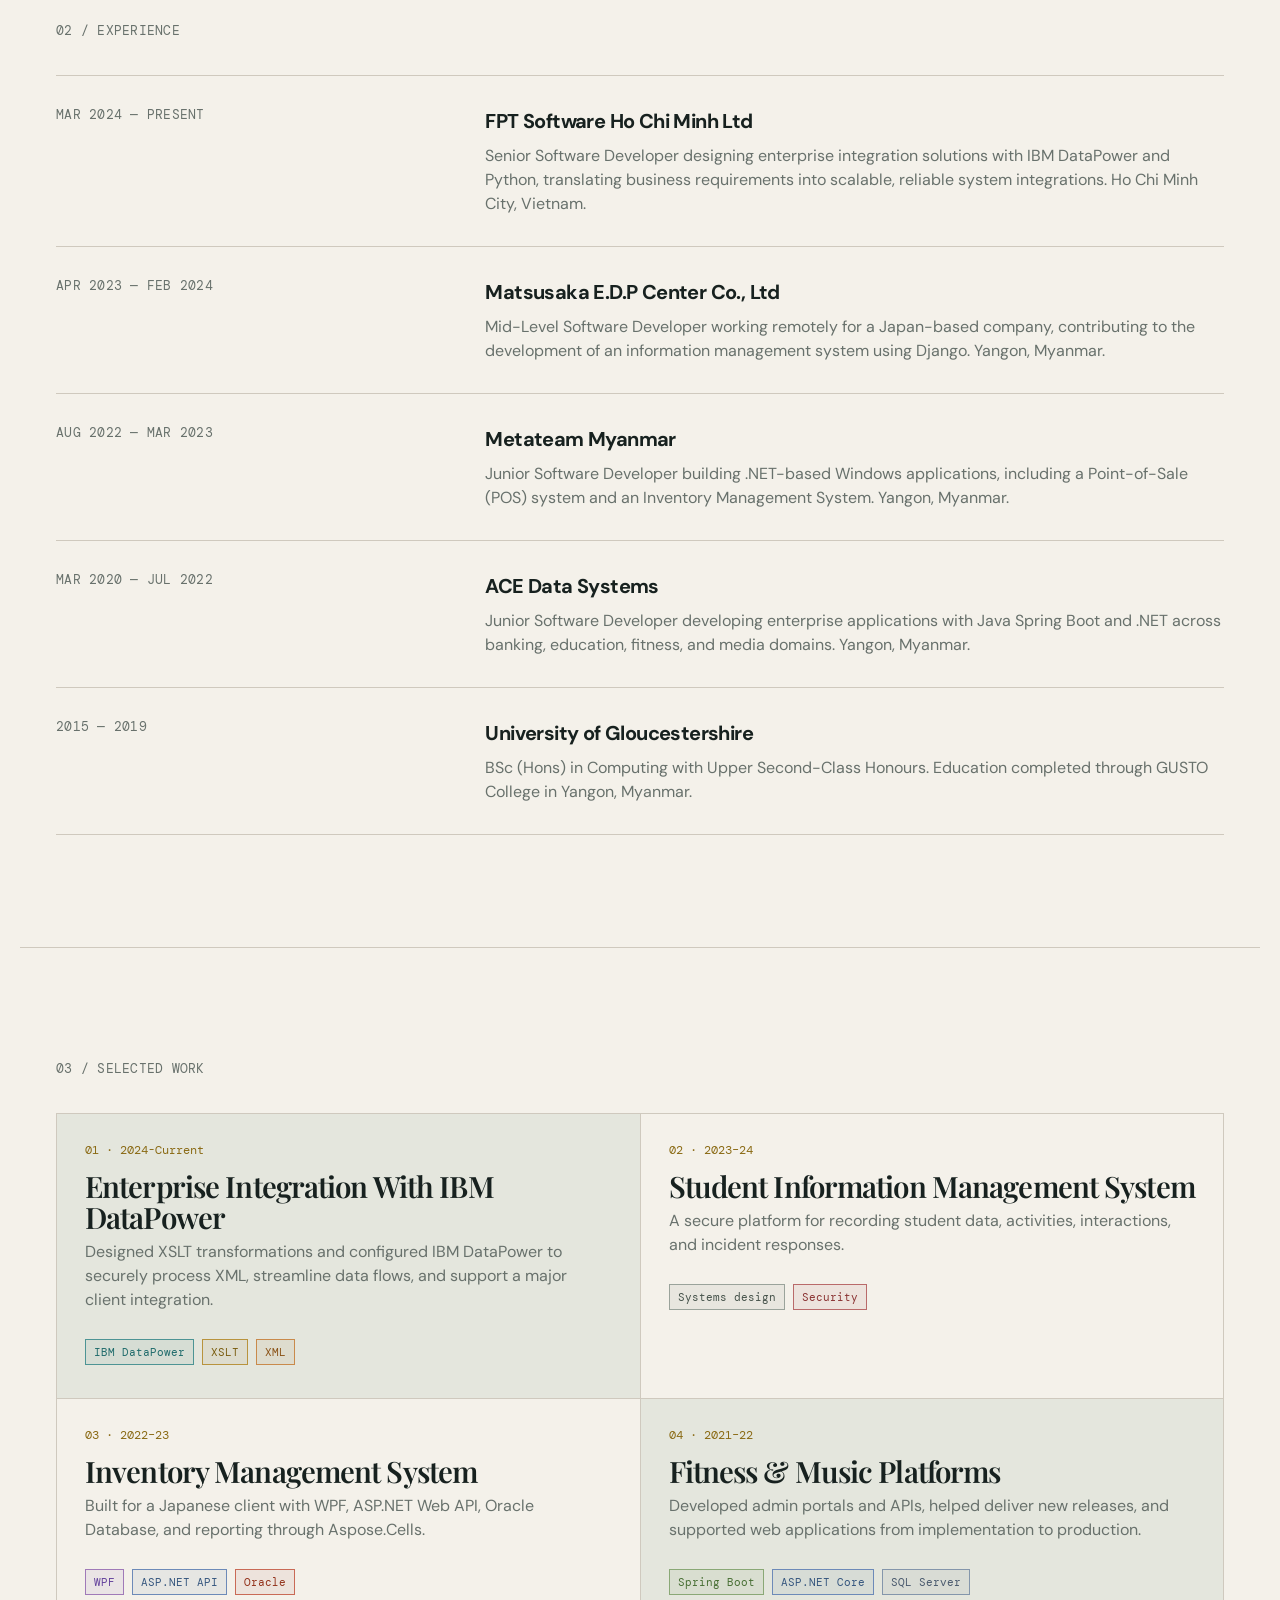
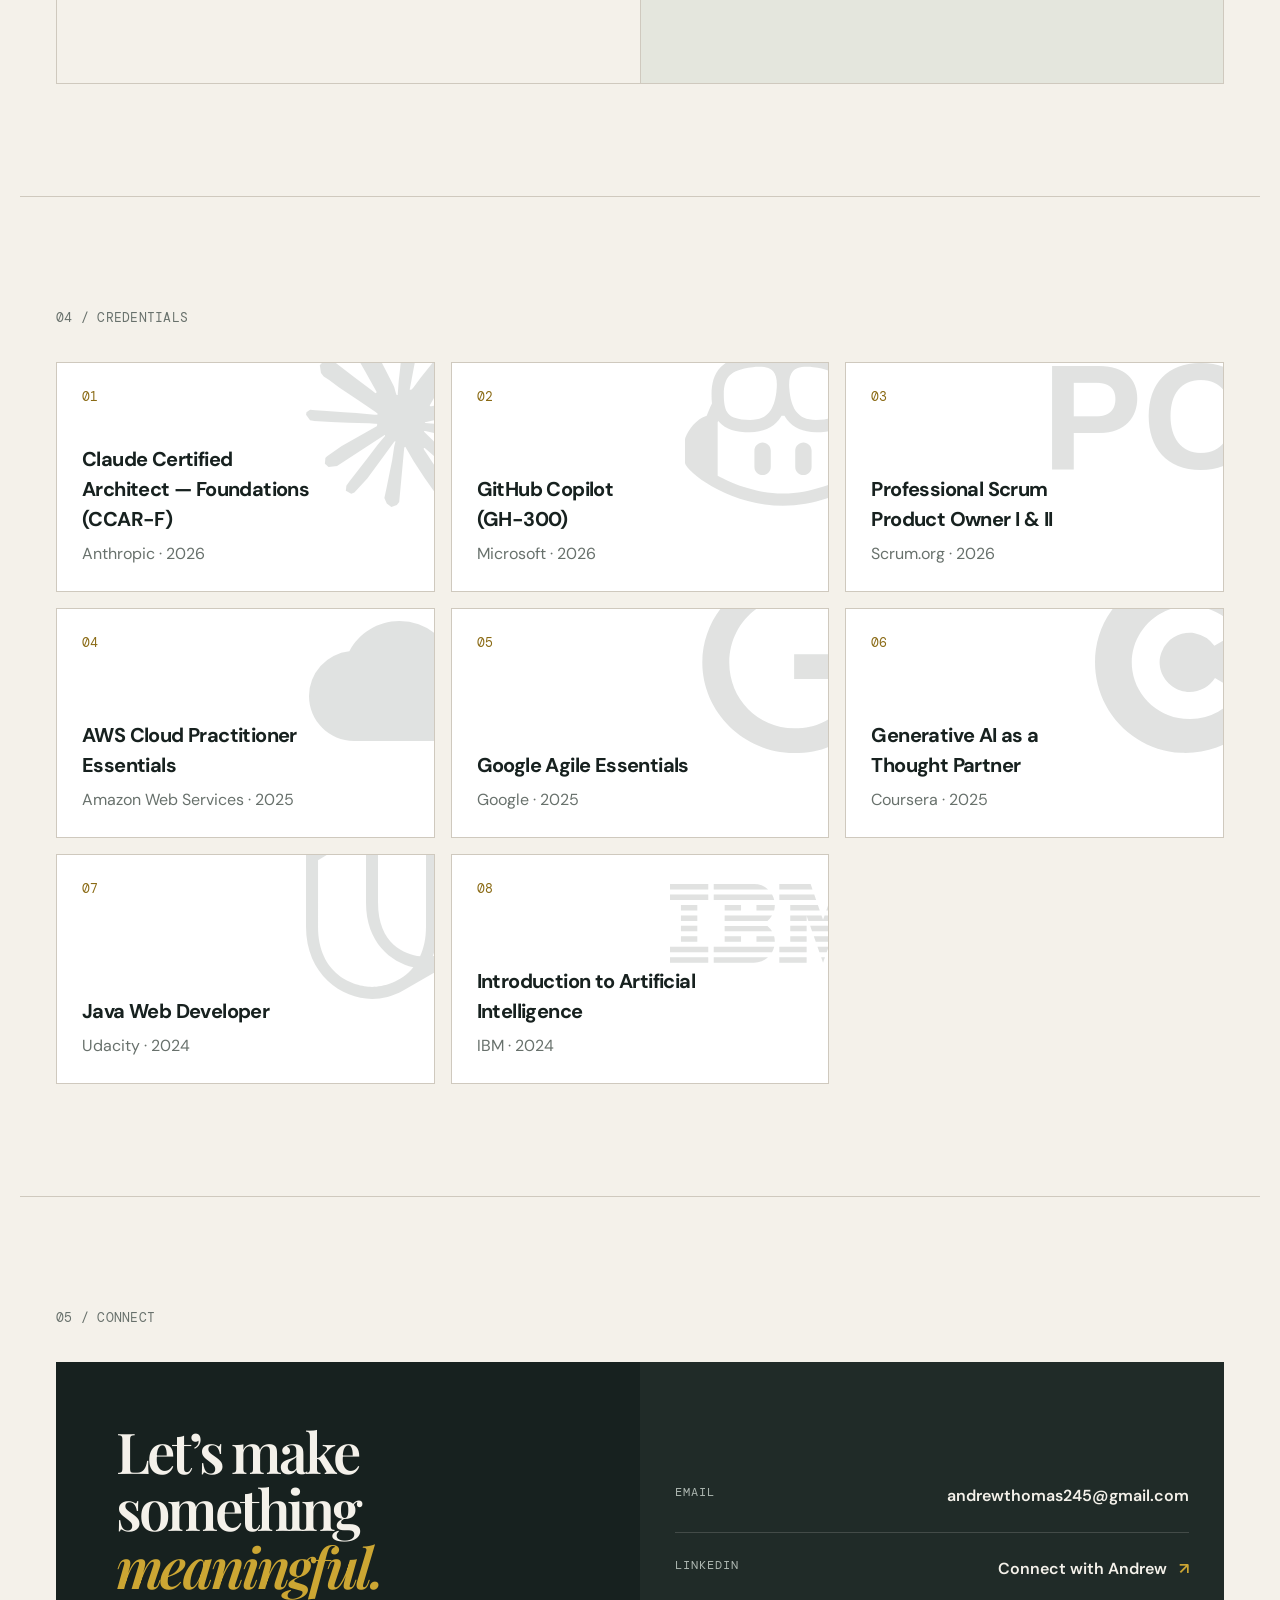
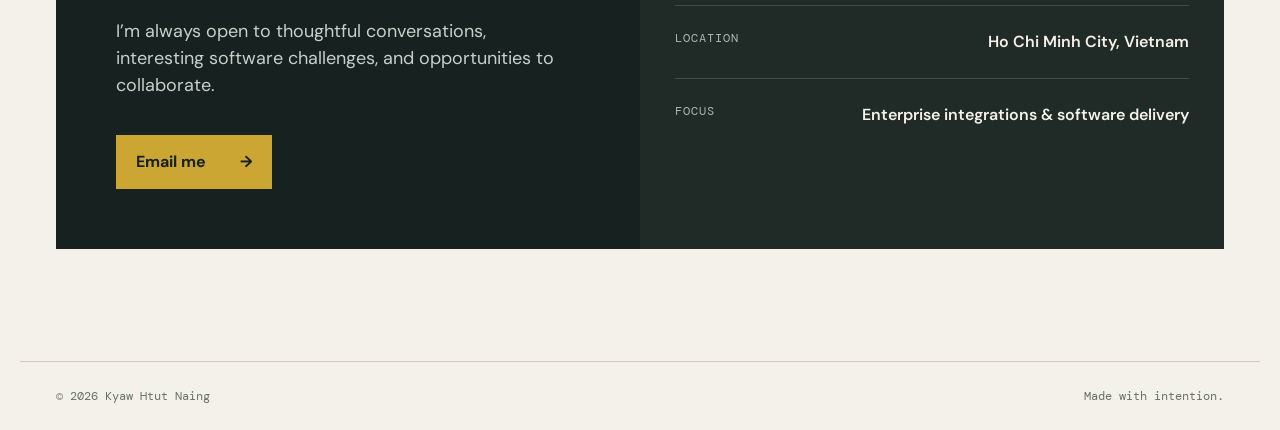
==== commit a8561fd0: "Browser tab icon update" ====
--- a/index.html
+++ b/index.html
@@ -8,6 +8,9 @@
     <link rel="preconnect" href="https://fonts.googleapis.com" />
     <link rel="preconnect" href="https://fonts.gstatic.com" crossorigin />
     <link href="https://fonts.googleapis.com/css2?family=DM+Mono:wght@400;500&family=DM+Sans:wght@400;500;600;700&family=Playfair+Display:ital,wght@0,600;0,700;1,600&display=swap" rel="stylesheet" />
+    <link rel="icon" type="image/svg+xml" href="favicon.svg" />
+    <link rel="icon" type="image/png" sizes="32x32" href="favicon-32.png" />
+    <link rel="apple-touch-icon" href="apple-touch-icon.png" />
     <link rel="stylesheet" href="styles.css" />
   </head>
   <body>
@@ -92,7 +95,7 @@
           <article><span>01</span><img class="card-logo sm" src="logos/claude.svg" alt="" aria-hidden="true" /><h3>Claude Certified Architect — Foundations (CCAR-F)</h3><p>Anthropic · 2026</p></article>
           <article><span>02</span><img class="card-logo xs" src="logos/copilot.svg" alt="" aria-hidden="true" /><h3>GitHub Copilot <br />(GH-300)</h3><p>Microsoft · 2026</p></article>
           <article><span>03</span><img class="card-logo po" src="logos/po.svg" alt="" aria-hidden="true" /><h3>Professional Scrum Product Owner I &amp; II</h3><p>Scrum.org · 2026</p></article>
-          <article><span>04</span><img class="card-logo" src="logos/cloud.svg" alt="" aria-hidden="true" /><h3>AWS Cloud Practitioner Essentials</h3><p>Amazon Web Services · 2025</p></article>
+          <article><span>04</span><img class="card-logo cloud" src="logos/cloud.svg" alt="" aria-hidden="true" /><h3>AWS Cloud Practitioner Essentials</h3><p>Amazon Web Services · 2025</p></article>
           <article><span>05</span><img class="card-logo sm" src="logos/google.svg" alt="" aria-hidden="true" /><h3>Google Agile Essentials</h3><p>Google · 2025</p></article>
           <article><span>06</span><img class="card-logo sm" src="logos/coursera.svg" alt="" aria-hidden="true" /><h3>Generative AI as a Thought Partner</h3><p>Coursera · 2025</p></article>
           <article><span>07</span><img class="card-logo sm" src="logos/udacity.svg" alt="" aria-hidden="true" /><h3>Java Web Developer</h3><p>Udacity · 2024</p></article>
--- a/styles.css
+++ b/styles.css
@@ -13,7 +13,7 @@
 .hero-foot { width:min(100%,690px); display:flex; align-items:end; justify-content:space-between; gap:30px; }.hero-foot p { max-width:350px; color:var(--muted); margin:0; }.text-link { white-space:nowrap; color:var(--ink); font-weight:600; text-decoration:none; border-bottom:1px solid currentColor; padding-bottom:4px; }.hero-foot .text-link { position:absolute; left:50%; bottom:43px; transform:translateX(-50%); border-bottom:none; }.text-link span { color:#8a6a14; }
 .split { display:grid; grid-template-columns:1fr 2fr; gap:60px; border-top:1px solid var(--line); }.split .lead,.connect .lead { font-size:22px; line-height:1.42; }.split div > p:not(.lead) { max-width:620px; color:var(--muted); }.tag-list,.project-tags { display:flex; flex-wrap:wrap; gap:8px; margin-top:27px; }.tag-list span,.project-tags span { padding:5px 8px; border:1px solid var(--line); color:var(--muted); font:11px "DM Mono",monospace; }.tag-list .c-java,.project-tags .c-java { border-color:#c0723d; color:#9c5320; background:rgba(156,83,32,.07); }.tag-list .c-spring,.project-tags .c-spring { border-color:#8aa876; color:#486f34; background:rgba(72,111,52,.07); }.tag-list .c-net,.project-tags .c-net { border-color:#a47cc0; color:#6d4391; background:rgba(109,67,145,.07); }.tag-list .c-asp,.project-tags .c-asp { border-color:#6d8ab8; color:#35567e; background:rgba(53,86,126,.07); }.tag-list .c-datapower,.project-tags .c-datapower { border-color:#4d9494; color:#1f6b6b; background:rgba(31,107,107,.07); }.tag-list .c-xslt,.project-tags .c-xslt { border-color:#b8933d; color:#7a5d10; background:rgba(122,93,16,.07); }.tag-list .c-sql,.project-tags .c-sql { border-color:#8496ab; color:#4a5a6e; background:rgba(74,90,110,.07); }.tag-list .c-docker,.project-tags .c-docker { border-color:#5b86c4; color:#2a5a9e; background:rgba(42,90,158,.07); }.tag-list .c-xml,.project-tags .c-xml { border-color:#c98a4b; color:#8a5216; background:rgba(138,82,22,.07); }.tag-list .c-systems,.project-tags .c-systems { border-color:#9aa39b; color:#45524a; background:rgba(69,82,74,.07); }.tag-list .c-security,.project-tags .c-security { border-color:#b96a6a; color:#8a3232; background:rgba(138,50,50,.07); }.tag-list .c-wpf,.project-tags .c-wpf { border-color:#a07ab8; color:#63419c; background:rgba(99,65,156,.07); }.tag-list .c-oracle,.project-tags .c-oracle { border-color:#c96a56; color:#93321b; background:rgba(147,50,27,.07); }
 #experience,#projects,#credentials { border-top:1px solid var(--line); }.timeline { margin-top:36px; }.timeline-item { display:grid; grid-template-columns:1fr 2fr; gap:60px; padding:30px 0; border-top:1px solid var(--line); }.timeline-item:last-child { border-bottom:1px solid var(--line); }.timeline-item div p,.credentials-grid p { color:var(--muted); margin-bottom:0; }
-.credentials-grid { display:grid; grid-template-columns:repeat(3,1fr); gap:16px; margin-top:36px; }.credentials-grid article { position:relative; overflow:hidden; min-height:230px; padding:25px; border:1px solid var(--line); background:#fff; display:flex; flex-direction:column; justify-content:flex-end; transition:transform .2s ease,background .2s ease,color .2s ease; }.credentials-grid span { align-self:start; margin-bottom:auto; color:#8a6a14; font:13px "DM Mono",monospace; }.credentials-grid h3 { max-width:230px; }.credentials-grid .card-logo { position:absolute; right:-14%; top:-16%; width:56%; height:auto; opacity:.2; pointer-events:none; transition:opacity .2s ease,filter .2s ease; }.credentials-grid .card-logo.po { width:72%; right:-24%; }.credentials-grid .card-logo.sm { width:48%; }.credentials-grid .card-logo.xs { width:52%; }.credentials-grid article:hover .card-logo { opacity:.4; filter:brightness(0) invert(1); }
+.credentials-grid { display:grid; grid-template-columns:repeat(3,1fr); gap:16px; margin-top:36px; }.credentials-grid article { position:relative; overflow:hidden; min-height:230px; padding:25px; border:1px solid var(--line); background:#fff; display:flex; flex-direction:column; justify-content:flex-end; transition:transform .2s ease,background .2s ease,color .2s ease; }.credentials-grid span { align-self:start; margin-bottom:auto; color:#8a6a14; font:13px "DM Mono",monospace; }.credentials-grid h3 { max-width:230px; }.credentials-grid .card-logo { position:absolute; right:-14%; top:-16%; width:56%; height:auto; opacity:.2; pointer-events:none; transition:opacity .2s ease,filter .2s ease; }.credentials-grid .card-logo.po { width:72%; right:-24%; }.credentials-grid .card-logo.sm { width:48%; }.credentials-grid .card-logo.xs { width:52%; }.credentials-grid .card-logo.cloud { width:48%; right:-15%; top:-8%; }.credentials-grid article:hover .card-logo { opacity:.4; filter:brightness(0) invert(1); }
 .projects-grid { display:grid; grid-template-columns:repeat(2,1fr); margin-top:36px; border-top:1px solid var(--line); border-left:1px solid var(--line); }.project { min-height:285px; padding:28px; border-right:1px solid var(--line); border-bottom:1px solid var(--line); transition:transform .2s ease; }.project:nth-child(4n + 1),.project:nth-child(4n) { background:#e4e6dd; }.project h3 { font:600 clamp(1.5rem,2.3vw,2rem)/1.06 "Playfair Display",serif; }.project > p:not(.project-number) { color:var(--muted); max-width:510px; }.project-number { color:#8a6a14; font:12px "DM Mono",monospace; }
 .credentials-grid article:hover { transform:scale(1.025); background:var(--ink); border-color:var(--accent); color:var(--paper); box-shadow:0 0 0 2px rgba(204,166,51,.45),0 0 20px rgba(204,166,51,.24); z-index:1; }.credentials-grid article:hover span { color:#cca633; }.credentials-grid article:hover p { color:#c8d0ca; }
 @media (prefers-reduced-motion:reduce) { .credentials-grid article { transition:none; }.credentials-grid article:hover { transform:none; }.reveal { opacity:1; transform:none; transition:none; }.hero { animation:none; } }
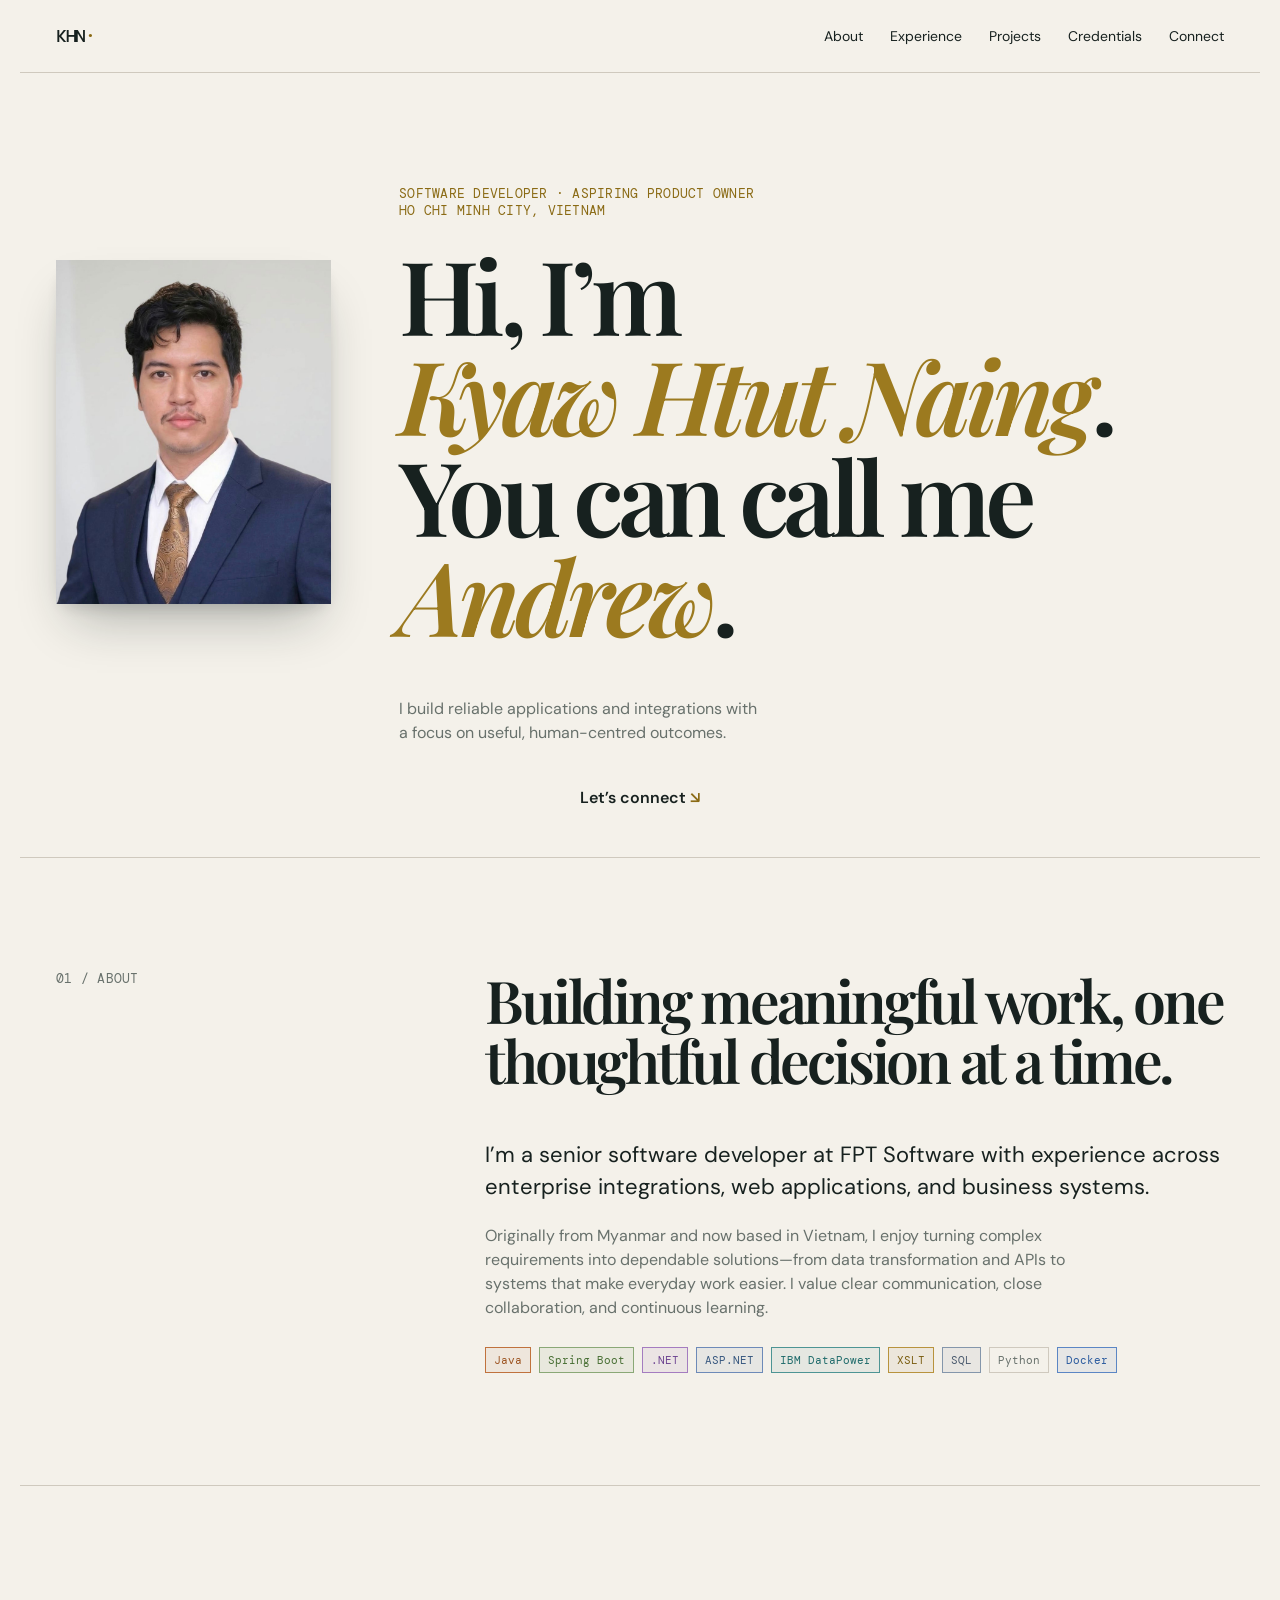
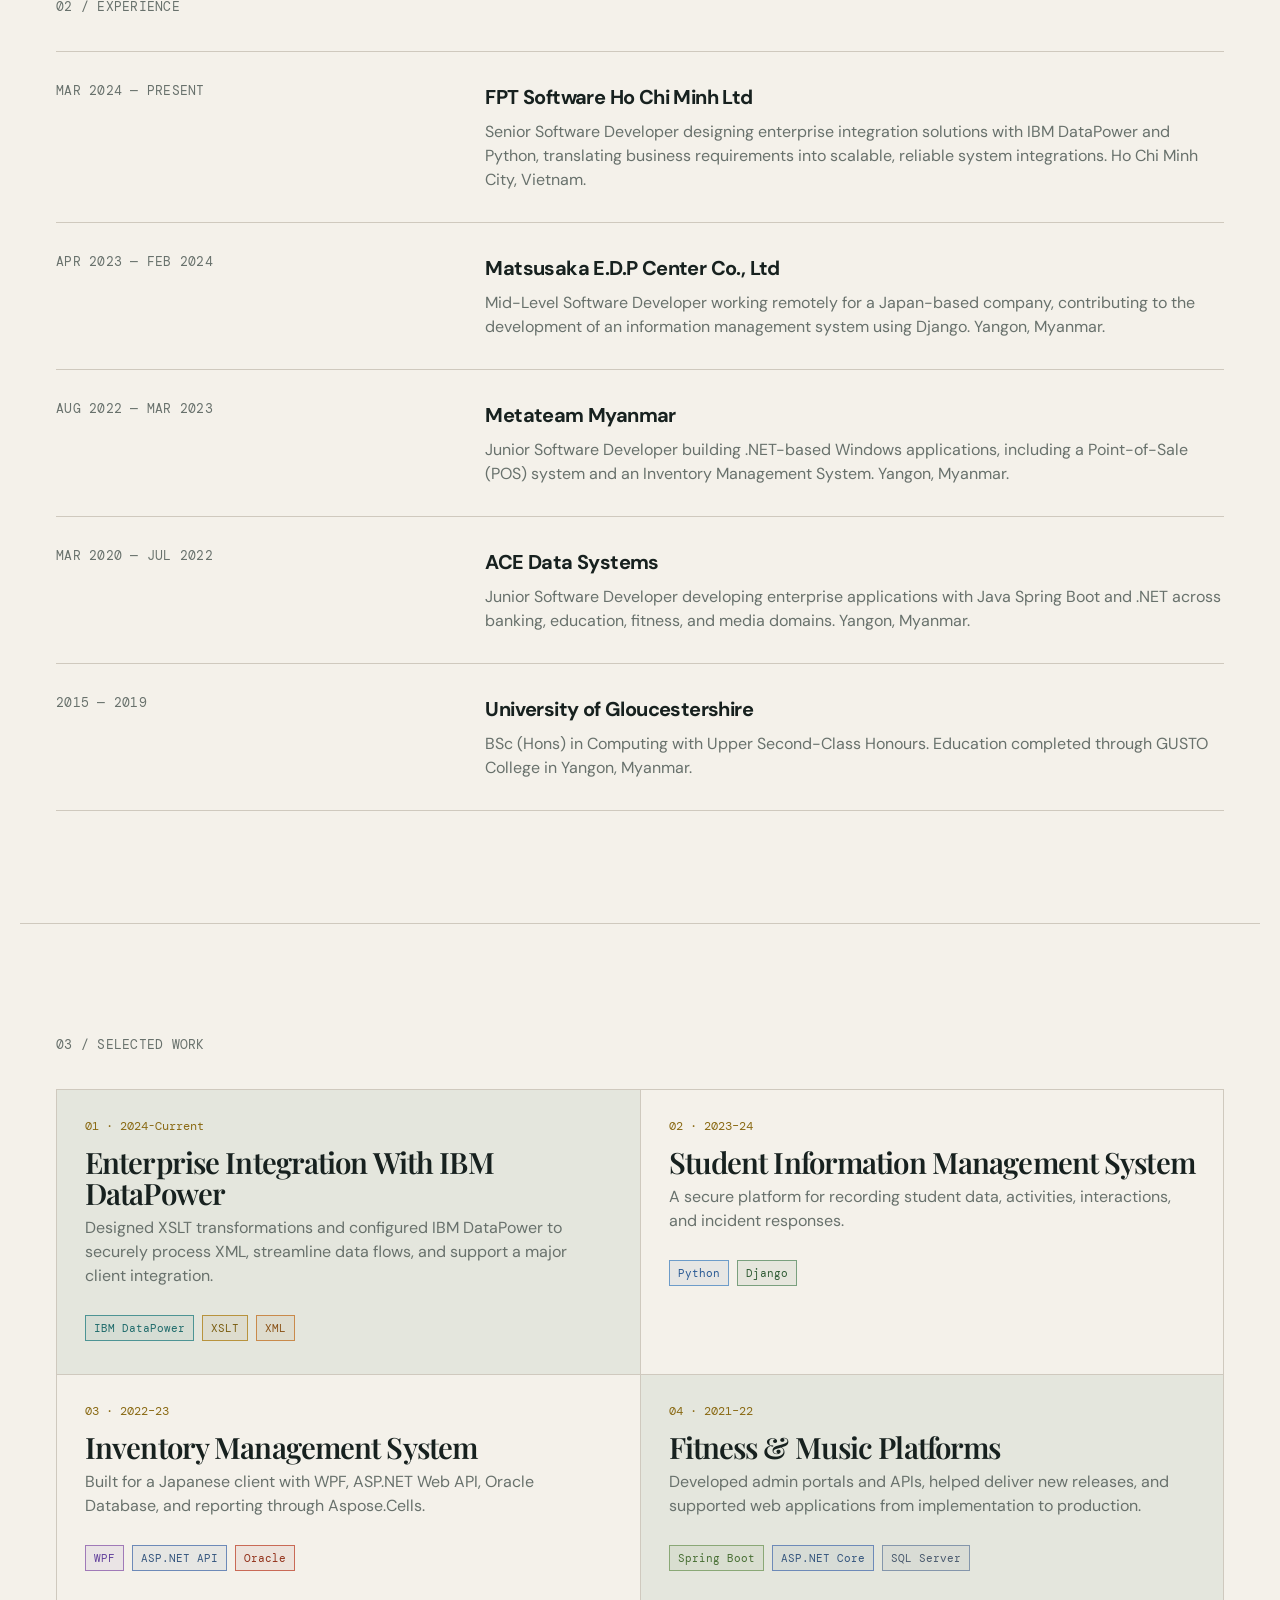
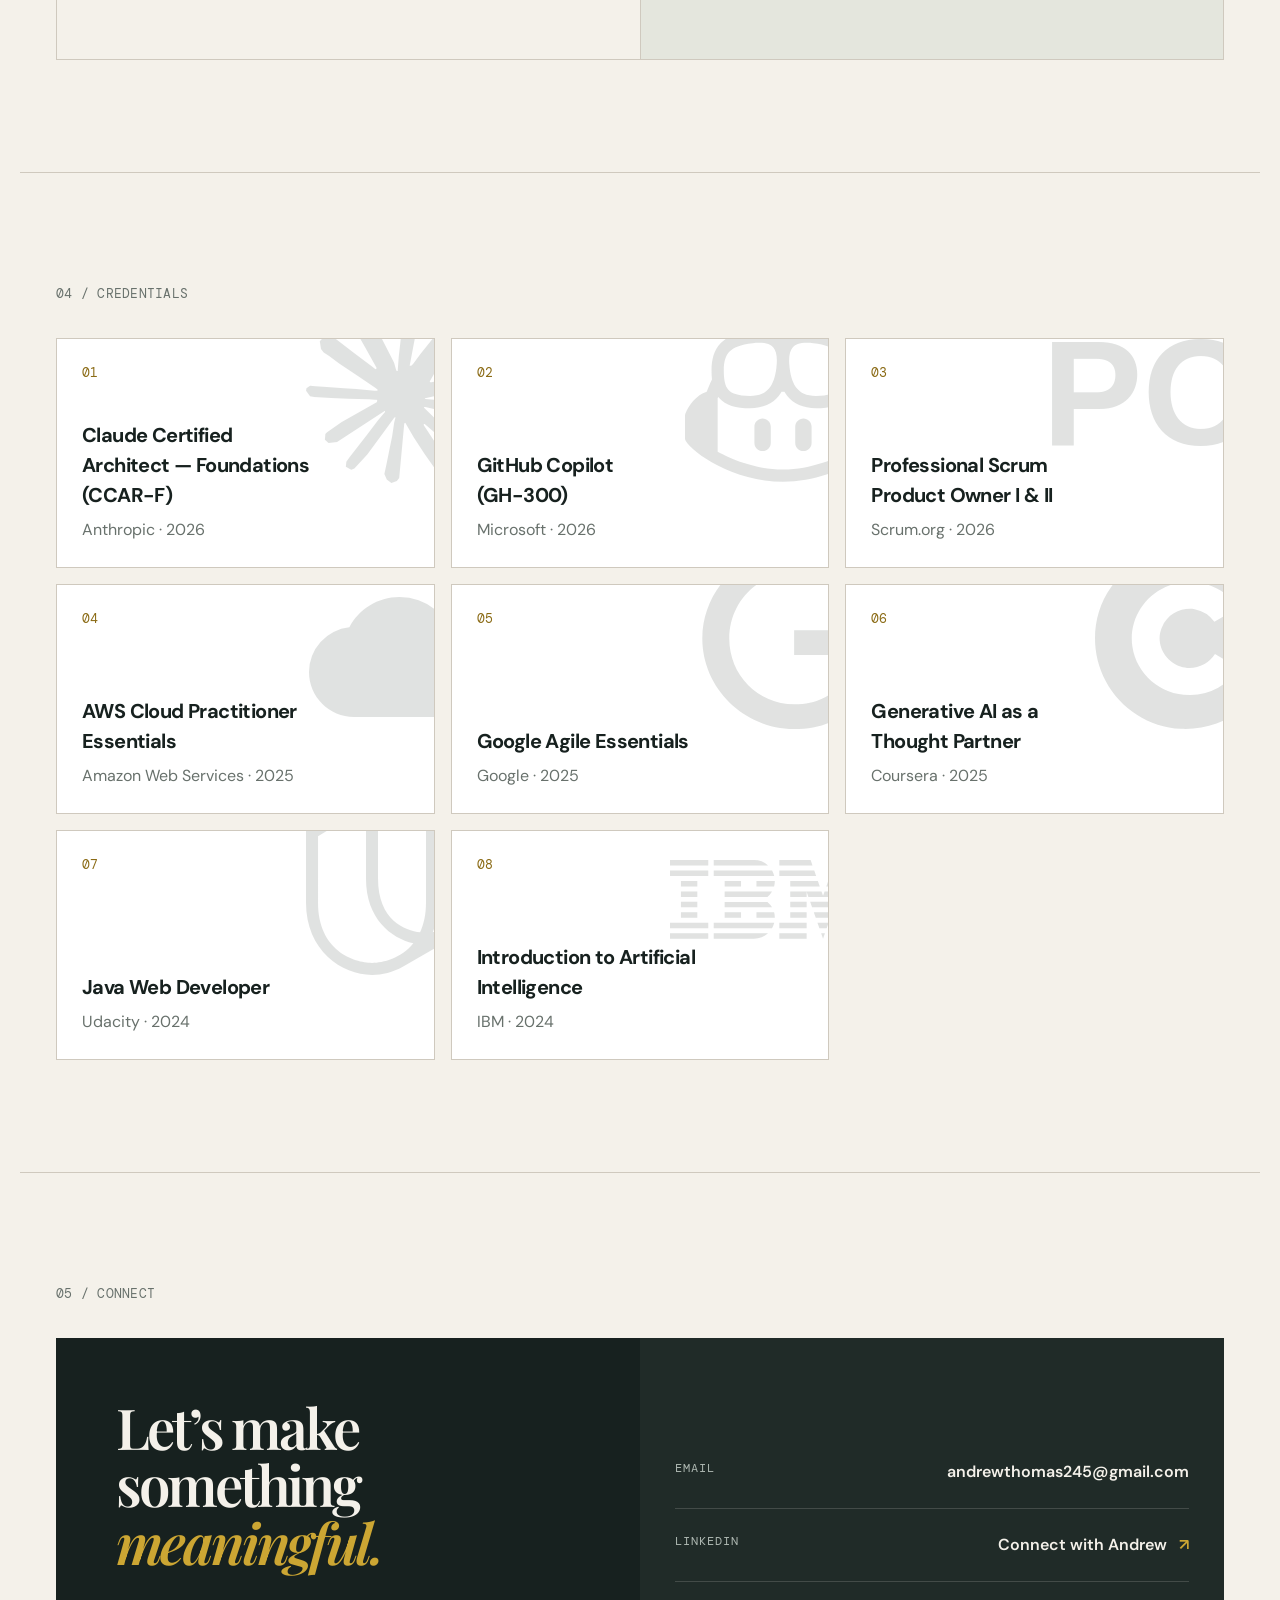
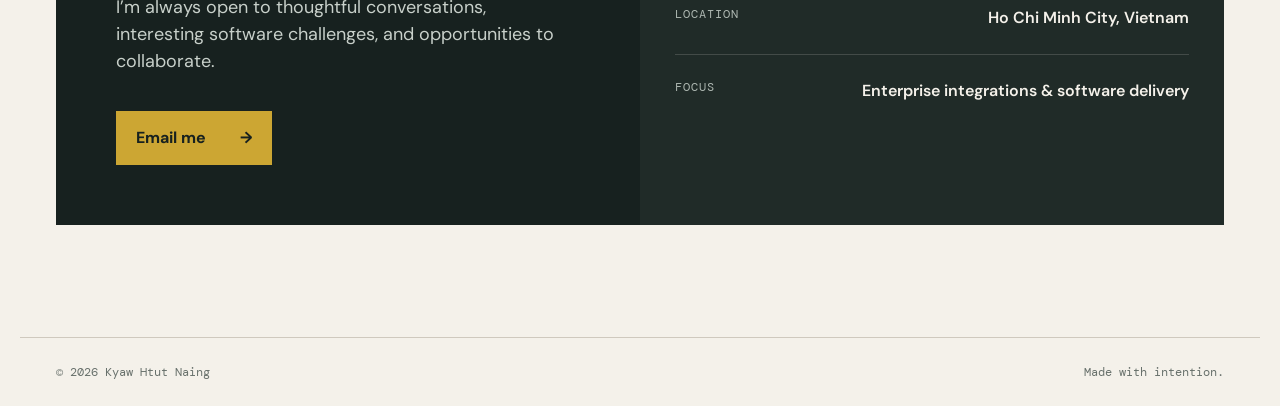
==== commit b5d8c967: "Layout modify" ====
--- a/index.html
+++ b/index.html
@@ -29,6 +29,9 @@
     <main id="top">
       <section class="hero section">
         <div class="hero-grid">
+          <figure class="portrait">
+            <img src="profile.jpg" alt="Kyaw Htut Naing in a navy suit and tie" />
+          </figure>
           <div>
             <p class="eyebrow">Software developer · Aspiring Product Owner <br />Ho Chi Minh City, Vietnam</p>
             <h1>Hi, I’m <br /><span class="name"><em>Kyaw Htut Naing</em>.</span><br />You can call me <em>Andrew</em>.</h1>
@@ -37,9 +40,6 @@
               <a class="text-link" href="#connect">Let’s connect <span>&#x2198;&#xFE0E;</span></a>
             </div>
           </div>
-          <figure class="portrait">
-            <img src="profile.jpg" alt="Kyaw Htut Naing in a navy suit and tie" />
-          </figure>
         </div>
       </section>
 
@@ -83,7 +83,7 @@
         <p class="section-label">03 / Selected work</p>
         <div class="projects-grid">
           <article class="project featured"><p class="project-number">01 · 2024-Current</p><h3>Enterprise Integration With IBM DataPower</h3><p>Designed XSLT transformations and configured IBM DataPower to securely process XML, streamline data flows, and support a major client integration.</p><div class="project-tags"><span class="c-datapower">IBM DataPower</span><span class="c-xslt">XSLT</span><span class="c-xml">XML</span></div></article>
-          <article class="project"><p class="project-number">02 · 2023–24</p><h3>Student Information Management System</h3><p>A secure platform for recording student data, activities, interactions, and incident responses.</p><div class="project-tags"><span class="c-systems">Systems design</span><span class="c-security">Security</span></div></article>
+          <article class="project"><p class="project-number">02 · 2023–24</p><h3>Student Information Management System</h3><p>A secure platform for recording student data, activities, interactions, and incident responses.</p><div class="project-tags"><span class="c-python">Python</span><span class="c-django">Django</span></div></article>
           <article class="project"><p class="project-number">03 · 2022–23</p><h3>Inventory Management System</h3><p>Built for a Japanese client with WPF, ASP.NET Web API, Oracle Database, and reporting through Aspose.Cells.</p><div class="project-tags"><span class="c-wpf">WPF</span><span class="c-asp">ASP.NET API</span><span class="c-oracle">Oracle</span></div></article>
           <article class="project"><p class="project-number">04 · 2021–22</p><h3>Fitness &amp; Music Platforms</h3><p>Developed admin portals and APIs, helped deliver new releases, and supported web applications from implementation to production.</p><div class="project-tags"><span class="c-spring">Spring Boot</span><span class="c-asp">ASP.NET Core</span><span class="c-sql">SQL Server</span></div></article>
         </div>
--- a/styles.css
+++ b/styles.css
@@ -6,12 +6,12 @@
 .wordmark { color:var(--ink); font:500 18px "DM Mono",monospace; letter-spacing:-.08em; text-decoration:none; }.wordmark span { color:#8a6a14; }
 nav { display:flex; gap:27px; } nav a { color:var(--ink); text-decoration:none; font-size:14px; } nav a:hover,.text-link:hover { color:var(--accent); }
 .menu-button { display:none; border:0; background:transparent; font:500 14px "DM Mono",monospace; color:var(--ink); }
-.section { max-width:1240px; margin:auto; padding:112px 36px; }.hero { position:relative; min-height:660px; display:flex; flex-direction:column; justify-content:center; }.hero-grid { display:grid; grid-template-columns:minmax(0,3fr) minmax(230px,1fr); gap:68px; align-items:end; }
+.section { max-width:1240px; margin:auto; padding:112px 36px; }.hero { position:relative; min-height:660px; display:flex; flex-direction:column; justify-content:center; }.hero-grid { display:grid; grid-template-columns:minmax(230px,1fr) minmax(0,3fr); gap:68px; align-items:center; }
 .eyebrow,.section-label,.date { margin:0; color:var(--muted); font:13px "DM Mono",monospace; text-transform:uppercase; letter-spacing:.02em; }.eyebrow { color:#8a6a14; }
 h1,h2,h3,p { margin-top:0; } h1,h2 { letter-spacing:-.055em; }h1 { max-width:980px; margin:25px 0 52px; font:600 clamp(3.4rem,8vw,7.2rem)/.98 "Playfair Display",serif; } h1 em { color:var(--accent); font-weight:600; }h1 .name { white-space:nowrap; }h2 { max-width:765px; font:600 clamp(2.2rem,4.6vw,4.5rem)/1.02 "Playfair Display",serif; }h3 { font-size:20px; letter-spacing:-.03em; margin-bottom:8px; }
-.portrait { margin:0 0 11px; }.portrait img { display:block; width:100%; aspect-ratio:4/5; object-fit:cover; object-position:center top; }.portrait figcaption { margin-top:12px; color:var(--muted); font:12px/1.45 "DM Mono",monospace; }.portrait figcaption em { color:#8a6a14; }
-.hero-foot { width:min(100%,690px); display:flex; align-items:end; justify-content:space-between; gap:30px; }.hero-foot p { max-width:350px; color:var(--muted); margin:0; }.text-link { white-space:nowrap; color:var(--ink); font-weight:600; text-decoration:none; border-bottom:1px solid currentColor; padding-bottom:4px; }.hero-foot .text-link { position:absolute; left:50%; bottom:43px; transform:translateX(-50%); border-bottom:none; }.text-link span { color:#8a6a14; }
-.split { display:grid; grid-template-columns:1fr 2fr; gap:60px; border-top:1px solid var(--line); }.split .lead,.connect .lead { font-size:22px; line-height:1.42; }.split div > p:not(.lead) { max-width:620px; color:var(--muted); }.tag-list,.project-tags { display:flex; flex-wrap:wrap; gap:8px; margin-top:27px; }.tag-list span,.project-tags span { padding:5px 8px; border:1px solid var(--line); color:var(--muted); font:11px "DM Mono",monospace; }.tag-list .c-java,.project-tags .c-java { border-color:#c0723d; color:#9c5320; background:rgba(156,83,32,.07); }.tag-list .c-spring,.project-tags .c-spring { border-color:#8aa876; color:#486f34; background:rgba(72,111,52,.07); }.tag-list .c-net,.project-tags .c-net { border-color:#a47cc0; color:#6d4391; background:rgba(109,67,145,.07); }.tag-list .c-asp,.project-tags .c-asp { border-color:#6d8ab8; color:#35567e; background:rgba(53,86,126,.07); }.tag-list .c-datapower,.project-tags .c-datapower { border-color:#4d9494; color:#1f6b6b; background:rgba(31,107,107,.07); }.tag-list .c-xslt,.project-tags .c-xslt { border-color:#b8933d; color:#7a5d10; background:rgba(122,93,16,.07); }.tag-list .c-sql,.project-tags .c-sql { border-color:#8496ab; color:#4a5a6e; background:rgba(74,90,110,.07); }.tag-list .c-docker,.project-tags .c-docker { border-color:#5b86c4; color:#2a5a9e; background:rgba(42,90,158,.07); }.tag-list .c-xml,.project-tags .c-xml { border-color:#c98a4b; color:#8a5216; background:rgba(138,82,22,.07); }.tag-list .c-systems,.project-tags .c-systems { border-color:#9aa39b; color:#45524a; background:rgba(69,82,74,.07); }.tag-list .c-security,.project-tags .c-security { border-color:#b96a6a; color:#8a3232; background:rgba(138,50,50,.07); }.tag-list .c-wpf,.project-tags .c-wpf { border-color:#a07ab8; color:#63419c; background:rgba(99,65,156,.07); }.tag-list .c-oracle,.project-tags .c-oracle { border-color:#c96a56; color:#93321b; background:rgba(147,50,27,.07); }
+.portrait { margin:0 0 11px; }.portrait img { display:block; width:100%; aspect-ratio:4/5; object-fit:cover; object-position:center top; box-shadow:0 28px 50px -16px rgba(23,33,31,.32), 0 8px 18px -8px rgba(23,33,31,.20); }.portrait figcaption { margin-top:12px; color:var(--muted); font:12px/1.45 "DM Mono",monospace; }.portrait figcaption em { color:#8a6a14; }
+.hero-foot { width:min(100%,690px); display:flex; align-items:end; justify-content:space-between; gap:30px; }.hero-foot p { max-width:360px; text-wrap:pretty; color:var(--muted); margin:0; }.text-link { white-space:nowrap; color:var(--ink); font-weight:600; text-decoration:none; border-bottom:1px solid currentColor; padding-bottom:4px; }.hero-foot .text-link { position:absolute; left:50%; bottom:43px; transform:translateX(-50%); border-bottom:none; }.text-link span { color:#8a6a14; }
+.split { display:grid; grid-template-columns:1fr 2fr; gap:60px; border-top:1px solid var(--line); }.split .lead,.connect .lead { font-size:22px; line-height:1.42; }.split div > p:not(.lead) { max-width:620px; color:var(--muted); }.tag-list,.project-tags { display:flex; flex-wrap:wrap; gap:8px; margin-top:27px; }.tag-list span,.project-tags span { padding:5px 8px; border:1px solid var(--line); color:var(--muted); font:11px "DM Mono",monospace; }.tag-list .c-java,.project-tags .c-java { border-color:#c0723d; color:#9c5320; background:rgba(156,83,32,.07); }.tag-list .c-spring,.project-tags .c-spring { border-color:#8aa876; color:#486f34; background:rgba(72,111,52,.07); }.tag-list .c-net,.project-tags .c-net { border-color:#a47cc0; color:#6d4391; background:rgba(109,67,145,.07); }.tag-list .c-asp,.project-tags .c-asp { border-color:#6d8ab8; color:#35567e; background:rgba(53,86,126,.07); }.tag-list .c-datapower,.project-tags .c-datapower { border-color:#4d9494; color:#1f6b6b; background:rgba(31,107,107,.07); }.tag-list .c-xslt,.project-tags .c-xslt { border-color:#b8933d; color:#7a5d10; background:rgba(122,93,16,.07); }.tag-list .c-sql,.project-tags .c-sql { border-color:#8496ab; color:#4a5a6e; background:rgba(74,90,110,.07); }.tag-list .c-docker,.project-tags .c-docker { border-color:#5b86c4; color:#2a5a9e; background:rgba(42,90,158,.07); }.tag-list .c-xml,.project-tags .c-xml { border-color:#c98a4b; color:#8a5216; background:rgba(138,82,22,.07); }.tag-list .c-systems,.project-tags .c-systems { border-color:#9aa39b; color:#45524a; background:rgba(69,82,74,.07); }.tag-list .c-security,.project-tags .c-security { border-color:#b96a6a; color:#8a3232; background:rgba(138,50,50,.07); }.tag-list .c-wpf,.project-tags .c-wpf { border-color:#a07ab8; color:#63419c; background:rgba(99,65,156,.07); }.tag-list .c-oracle,.project-tags .c-oracle { border-color:#c96a56; color:#93321b; background:rgba(147,50,27,.07); }.tag-list .c-python,.project-tags .c-python { border-color:#6d9cc9; color:#2a5a94; background:rgba(42,90,148,.07); }.tag-list .c-django,.project-tags .c-django { border-color:#7aa07e; color:#2f5b34; background:rgba(47,91,52,.07); }
 #experience,#projects,#credentials { border-top:1px solid var(--line); }.timeline { margin-top:36px; }.timeline-item { display:grid; grid-template-columns:1fr 2fr; gap:60px; padding:30px 0; border-top:1px solid var(--line); }.timeline-item:last-child { border-bottom:1px solid var(--line); }.timeline-item div p,.credentials-grid p { color:var(--muted); margin-bottom:0; }
 .credentials-grid { display:grid; grid-template-columns:repeat(3,1fr); gap:16px; margin-top:36px; }.credentials-grid article { position:relative; overflow:hidden; min-height:230px; padding:25px; border:1px solid var(--line); background:#fff; display:flex; flex-direction:column; justify-content:flex-end; transition:transform .2s ease,background .2s ease,color .2s ease; }.credentials-grid span { align-self:start; margin-bottom:auto; color:#8a6a14; font:13px "DM Mono",monospace; }.credentials-grid h3 { max-width:230px; }.credentials-grid .card-logo { position:absolute; right:-14%; top:-16%; width:56%; height:auto; opacity:.2; pointer-events:none; transition:opacity .2s ease,filter .2s ease; }.credentials-grid .card-logo.po { width:72%; right:-24%; }.credentials-grid .card-logo.sm { width:48%; }.credentials-grid .card-logo.xs { width:52%; }.credentials-grid .card-logo.cloud { width:48%; right:-15%; top:-8%; }.credentials-grid article:hover .card-logo { opacity:.4; filter:brightness(0) invert(1); }
 .projects-grid { display:grid; grid-template-columns:repeat(2,1fr); margin-top:36px; border-top:1px solid var(--line); border-left:1px solid var(--line); }.project { min-height:285px; padding:28px; border-right:1px solid var(--line); border-bottom:1px solid var(--line); transition:transform .2s ease; }.project:nth-child(4n + 1),.project:nth-child(4n) { background:#e4e6dd; }.project h3 { font:600 clamp(1.5rem,2.3vw,2rem)/1.06 "Playfair Display",serif; }.project > p:not(.project-number) { color:var(--muted); max-width:510px; }.project-number { color:#8a6a14; font:12px "DM Mono",monospace; }
@@ -20,4 +20,5 @@
 .connect { border-top:1px solid var(--line); }.contact-card { display:grid; grid-template-columns:minmax(0,1fr) minmax(0,1fr); margin-top:36px; background:var(--ink); color:var(--paper); }.contact-intro { min-height:480px; padding:60px; display:flex; flex-direction:column; align-items:flex-start; justify-content:center; }.contact-intro h2 { max-width:560px; margin-bottom:24px; color:var(--paper); font:600 clamp(2.6rem,4.4vw,4.4rem)/1.02 "Playfair Display",serif; }.contact-intro h2 em { color:#cca633; }.contact-intro > p { max-width:455px; margin-bottom:36px; color:#c8d0ca; font-size:18px; line-height:1.5; }.contact-cta { display:inline-flex; align-items:center; gap:34px; padding:15px 20px; color:var(--ink); background:#cca633; font-weight:700; text-decoration:none; transition:transform .2s ease,background .2s ease,color .2s ease; }.contact-cta:hover { background:#9c7a1f; color:#fff; transform:translateX(5px); }.contact-details { margin:0; padding:42px clamp(28px,6%,50px); background:#202b28; display:flex; flex-direction:column; justify-content:center; min-width:0; }.contact-details div { display:grid; grid-template-columns:120px minmax(0,1fr); gap:24px; padding:24px 0; border-bottom:1px solid rgba(244,241,234,.16); }.contact-details div:last-child { border-bottom:0; }.contact-details dt { color:#aeb8b2; font:12px "DM Mono",monospace; letter-spacing:.08em; text-transform:uppercase; }.contact-details dd { margin:0; color:var(--paper); font-weight:600; text-align:right; min-width:0; overflow-wrap:break-word; }.contact-details a { color:inherit; text-decoration:none; }.contact-details a:hover { color:#cca633; }.contact-details dd span { margin-left:8px; color:#cca633; }.contact-note { margin:18px 0 0; color:var(--muted); font-size:13px; }code { background:#e7e2d8; padding:2px 4px; }
 .reveal { opacity:0; transform:translateY(28px); transition:opacity .65s ease,transform .65s ease; }.reveal.is-visible { opacity:1; transform:none; }@keyframes fadeUp { from { opacity:0; transform:translateY(28px); } to { opacity:1; transform:none; } }.hero { animation:fadeUp .65s ease .12s both; }
 footer { max-width:1240px; margin:auto; padding:26px 36px; display:flex; justify-content:space-between; border-top:1px solid var(--line); color:var(--muted); font:12px "DM Mono",monospace; }
-@media (max-width:700px) { .site-header,.section,footer { padding-left:20px; padding-right:20px; }.site-header { position:relative; }.menu-button { display:block; }nav { display:none; position:absolute; top:69px; left:0; right:0; z-index:1; padding:20px; background:var(--paper); border-bottom:1px solid var(--line); flex-direction:column; gap:16px; }nav.open { display:flex; }.hero { min-height:590px; }.hero-grid,.hero-foot,.split,.timeline-item,.contact-card { grid-template-columns:1fr; display:grid; gap:24px; }.hero-foot { align-items:start; }.portrait { width:min(285px,72vw); }.split { gap:36px; }.credentials-grid,.projects-grid { grid-template-columns:1fr; }.credentials-grid article { min-height:180px; }.contact-card { gap:0; }.contact-intro { min-height:auto; padding:42px 28px; }.contact-details { padding:20px 28px; }.contact-details div { grid-template-columns:1fr; gap:9px; }.contact-details dd { text-align:left; }.section { padding-top:76px; padding-bottom:76px; }footer { gap:10px; flex-direction:column; } }
+@media (min-width:701px) { .hero-grid .portrait { transform:translateY(-28px); } }
+@media (max-width:700px) { .site-header,.section,footer { padding-left:20px; padding-right:20px; }.site-header { position:relative; }.menu-button { display:block; }nav { display:none; position:absolute; top:69px; left:0; right:0; z-index:1; padding:20px; background:var(--paper); border-bottom:1px solid var(--line); flex-direction:column; gap:16px; }nav.open { display:flex; }.hero { min-height:590px; }.hero-grid,.hero-foot,.split,.timeline-item,.contact-card { grid-template-columns:1fr; display:grid; gap:24px; }.hero-foot { align-items:start; gap:34px; }.hero-foot .text-link { position:static; transform:none; justify-self:center; }.portrait { width:min(285px,72vw); }.split { gap:36px; }.credentials-grid,.projects-grid { grid-template-columns:1fr; }.credentials-grid article { min-height:180px; }.contact-card { gap:0; }.contact-intro { min-height:auto; padding:42px 28px; }.contact-details { padding:20px 28px; }.contact-details div { grid-template-columns:1fr; gap:9px; }.contact-details dd { text-align:left; }.section { padding-top:76px; padding-bottom:76px; }.hero { padding-bottom:34px; }footer { gap:10px; flex-direction:column; } }
